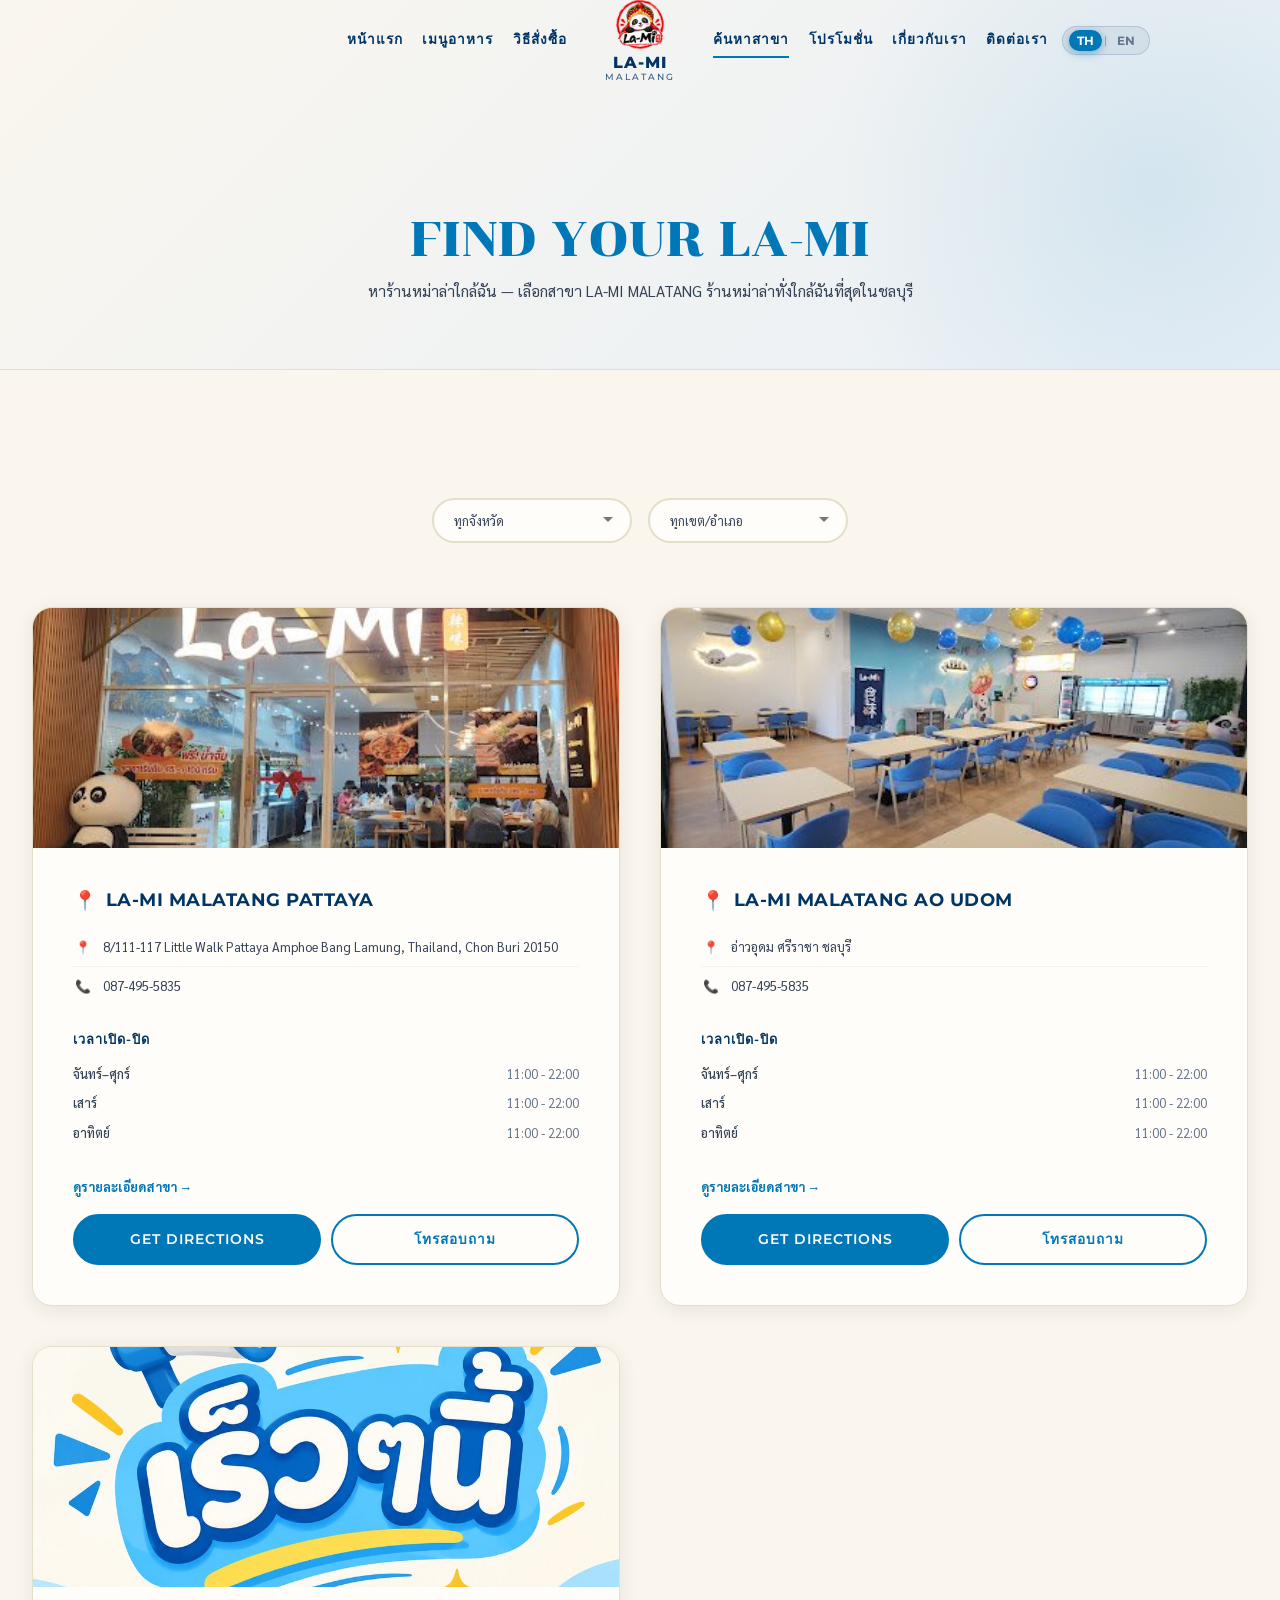
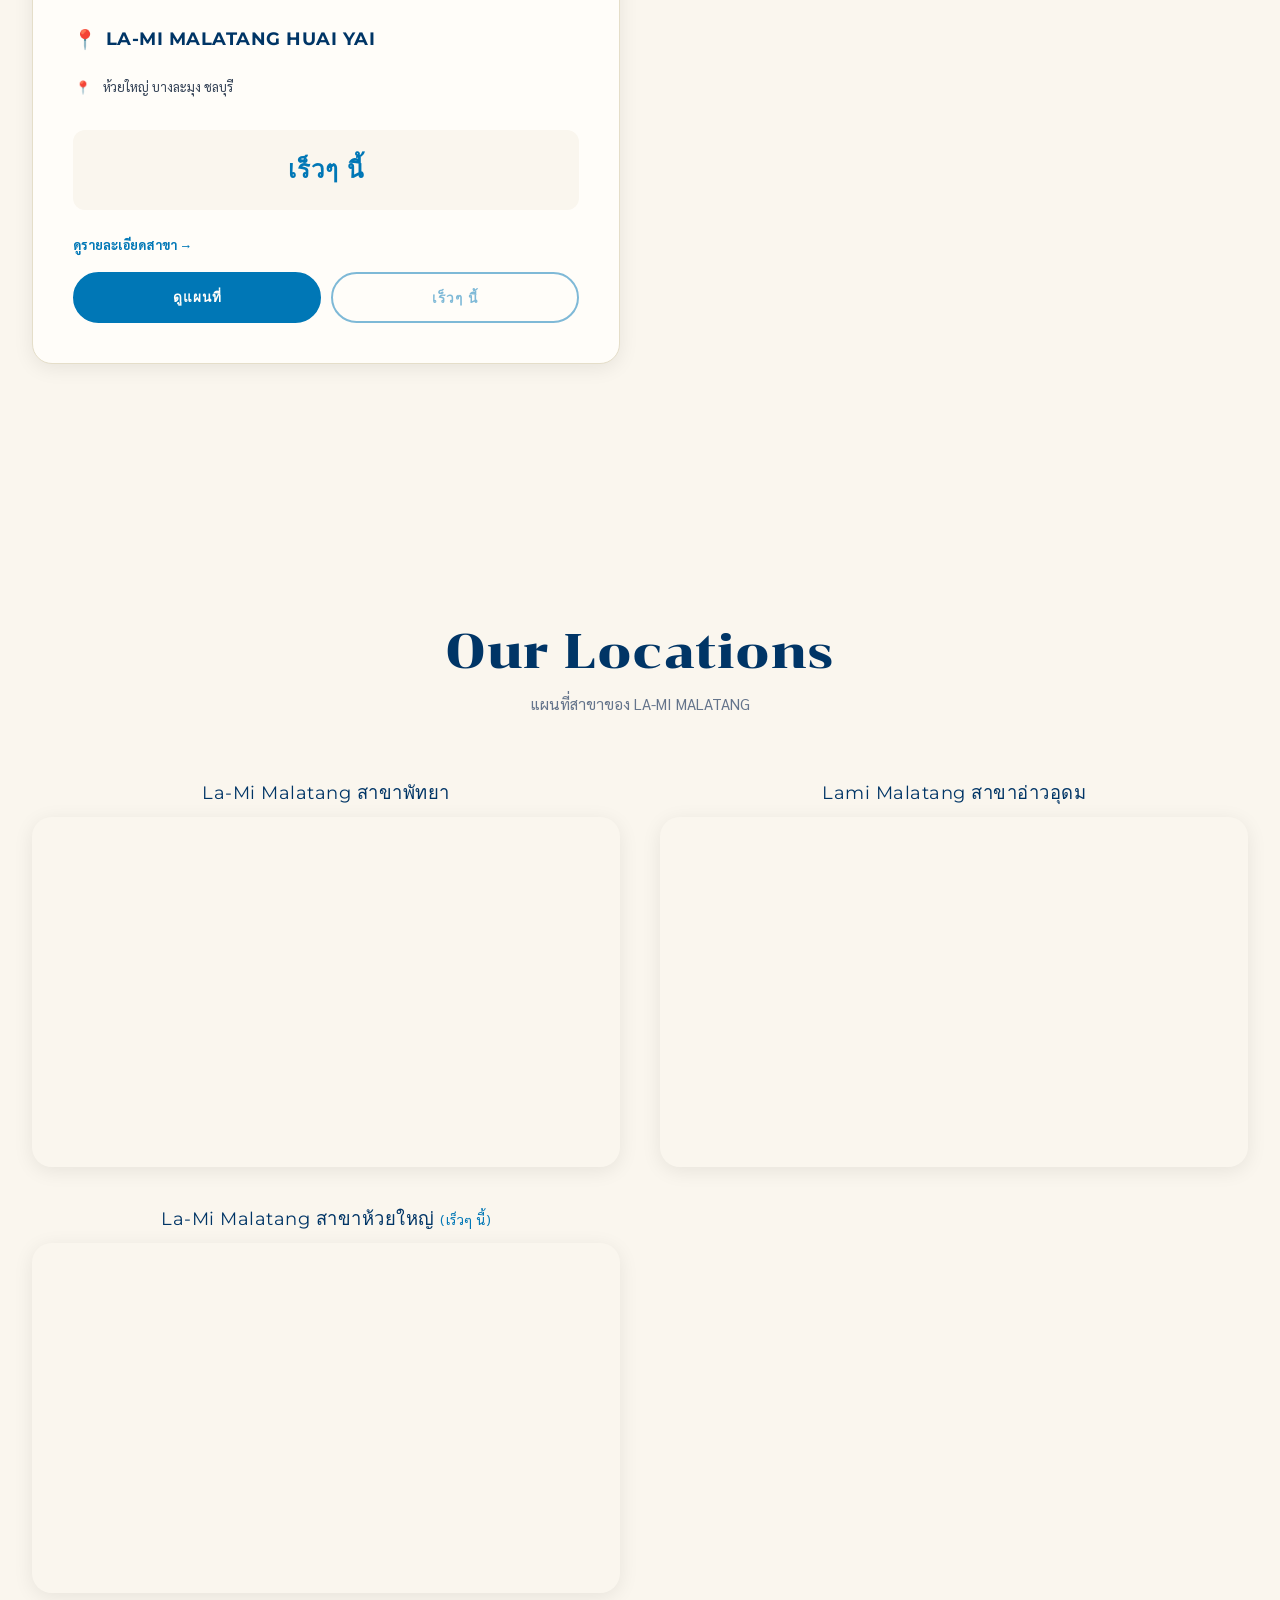
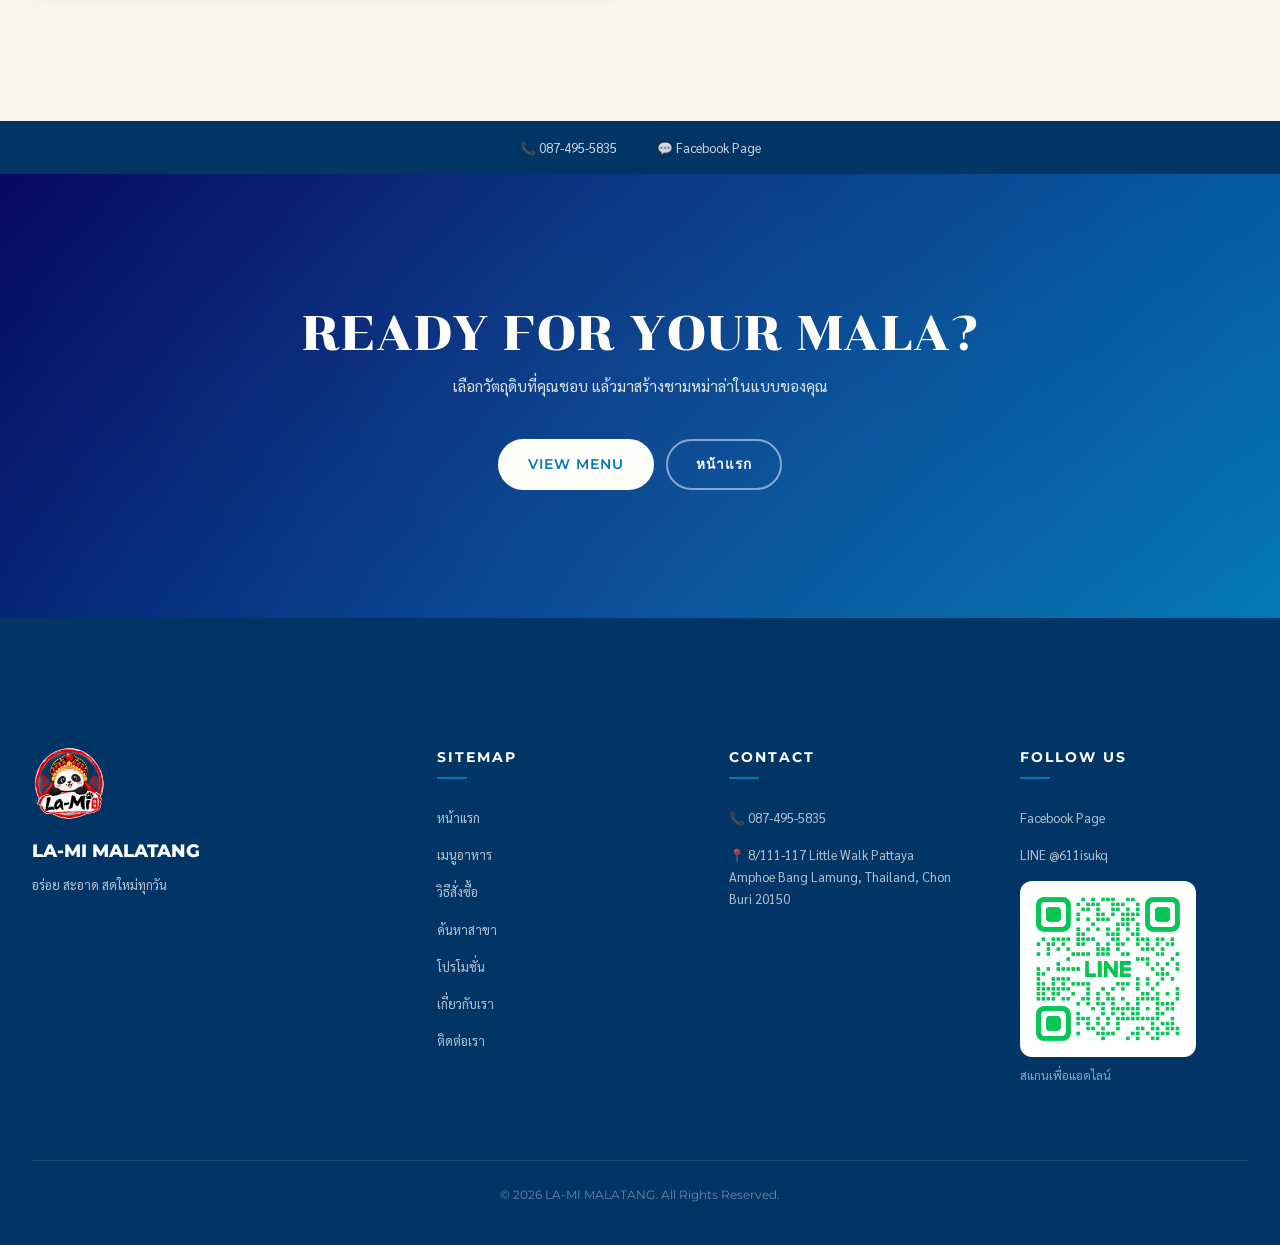
==== branches/index.html @ 92bacda1 "feat: swap in the round panda logo and name Huai Yai in the homepage description Replace the wide ho" ====
<!DOCTYPE html>
<html lang="th">
<head>
    <meta charset="UTF-8">
    <meta name="viewport" content="width=device-width, initial-scale=1.0">
    <meta name="description" content="หาร้านหม่าล่าทั่งใกล้ฉัน — สาขา LA-MI MALATANG ร้านหม่าล่าทั่ง DIY สาขาพัทยา (Little Walk บางละมุง) สาขาอ่าวอุดม ศรีราชา และสาขาห้วยใหญ่ ชลบุรี ดูที่อยู่ เวลาเปิด-ปิด เบอร์โทร และเส้นทางนำทาง Google Maps">
    <title data-i18n="doc_title_branches">สาขาพัทยา อ่าวอุดม ห้วยใหญ่ ชลบุรี | LA-MI MALATANG ร้านหม่าล่าทั่ง DIY</title>
    <link rel="icon" href="/favicon.ico" sizes="any">
    <link rel="icon" type="image/png" sizes="48x48" href="/assets/images/favicon-48.png">
    <link rel="icon" type="image/png" sizes="96x96" href="/assets/images/favicon-96.png">
    <link rel="icon" type="image/png" sizes="192x192" href="/assets/images/icon-192.png">
    <link rel="apple-touch-icon" sizes="180x180" href="/assets/images/apple-touch-icon.png">
    <link rel="stylesheet" href="/assets/css/styles.css?v=20260922a">
    <link rel="canonical" href="https://www.la-mi-malatang.com/branches">
    <meta name="robots" content="index, follow, max-image-preview:large">
    <meta name="theme-color" content="#0077B6">

    <!-- OPEN GRAPH / SOCIAL SHARING -->
    <meta property="og:type" content="website">
    <meta property="og:site_name" content="LA-MI MALATANG">
    <meta property="og:locale" content="th_TH">
    <meta property="og:locale:alternate" content="en_US">
    <meta property="og:url" content="https://www.la-mi-malatang.com/branches">
    <meta property="og:title" content="สาขาพัทยา อ่าวอุดม ห้วยใหญ่ ชลบุรี | LA-MI MALATANG ร้านหม่าล่าทั่ง DIY">
    <meta property="og:description" content="หาร้านหม่าล่าทั่งใกล้ฉัน — สาขา LA-MI MALATANG ร้านหม่าล่าทั่ง DIY สาขาพัทยา (Little Walk บางละมุง) สาขาอ่าวอุดม ศรีราชา และสาขาห้วยใหญ่ ชลบุรี ดูที่อยู่ เวลาเปิด-ปิด เบอร์โทร และเส้นทางนำทาง Google Maps">
    <meta property="og:image" content="https://www.la-mi-malatang.com/assets/images/branches/branch_pattaya.jpg">
    <meta property="og:image:alt" content="LA-MI MALATANG หม่าล่าทั่ง">
    <meta name="twitter:card" content="summary_large_image">
    <meta name="twitter:title" content="สาขาพัทยา อ่าวอุดม ห้วยใหญ่ ชลบุรี | LA-MI MALATANG ร้านหม่าล่าทั่ง DIY">
    <meta name="twitter:description" content="หาร้านหม่าล่าทั่งใกล้ฉัน — สาขา LA-MI MALATANG ร้านหม่าล่าทั่ง DIY สาขาพัทยา (Little Walk บางละมุง) สาขาอ่าวอุดม ศรีราชา และสาขาห้วยใหญ่ ชลบุรี ดูที่อยู่ เวลาเปิด-ปิด เบอร์โทร และเส้นทางนำทาง Google Maps">
    <meta name="twitter:image" content="https://www.la-mi-malatang.com/assets/images/branches/branch_pattaya.jpg">

    <style>
        .map-placeholder {
            background: #E2E8F0;
            border-radius: var(--radius-lg);
            min-height: 400px;
            display: flex;
            align-items: center;
            justify-content: center;
            color: var(--clr-muted);
            font-size: var(--fs-h3);
            text-align: center;
            padding: var(--space-xl);
        }
    </style>
    <!-- STRUCTURED DATA (Schema.org / JSON-LD) -->
    <script type="application/ld+json">
{
  "@context": "https://schema.org",
  "@graph": [
    {
      "@type": "Restaurant",
      "@id": "https://www.la-mi-malatang.com/branches#pattaya",
      "name": "LA-MI MALATANG PATTAYA",
      "alternateName": "ลามิ หม่าล่าทั่ง สาขาพัทยา",
      "image": "https://www.la-mi-malatang.com/assets/images/branches/branch_pattaya.jpg",
      "url": "https://www.la-mi-malatang.com/branches",
      "telephone": "+66874955835",
      "priceRange": "฿฿",
      "currenciesAccepted": "THB",
      "servesCuisine": [
        "Chinese",
        "Sichuan",
        "Malatang"
      ],
      "hasMenu": "https://www.la-mi-malatang.com/menu",
      "parentOrganization": {
        "@id": "https://www.la-mi-malatang.com/#organization"
      },
      "address": {
        "@type": "PostalAddress",
        "streetAddress": "8/111-117 Little Walk Pattaya",
        "addressLocality": "Bang Lamung",
        "addressRegion": "Chon Buri",
        "addressCountry": "TH",
        "postalCode": "20150"
      },
      "openingHoursSpecification": [
        {
          "@type": "OpeningHoursSpecification",
          "dayOfWeek": [
            "Monday",
            "Tuesday",
            "Wednesday",
            "Thursday",
            "Friday",
            "Saturday",
            "Sunday"
          ],
          "opens": "11:00",
          "closes": "22:00"
        }
      ],
      "hasMap": "https://www.google.com/maps?cid=8609748477386677717",
      "sameAs": [
        "https://www.facebook.com/profile.php?id=100093087823403",
        "https://lin.ee/z2csSbv"
      ]
    },
    {
      "@type": "Restaurant",
      "@id": "https://www.la-mi-malatang.com/branches#ao-udom",
      "name": "LA-MI MALATANG AO UDOM",
      "alternateName": "ลามิ หม่าล่าทั่ง สาขาอ่าวอุดม",
      "image": "https://www.la-mi-malatang.com/assets/images/branches/branch_aoudom.jpg",
      "url": "https://www.la-mi-malatang.com/branches",
      "telephone": "+66874955835",
      "priceRange": "฿฿",
      "currenciesAccepted": "THB",
      "servesCuisine": [
        "Chinese",
        "Sichuan",
        "Malatang"
      ],
      "hasMenu": "https://www.la-mi-malatang.com/menu",
      "parentOrganization": {
        "@id": "https://www.la-mi-malatang.com/#organization"
      },
      "address": {
        "@type": "PostalAddress",
        "streetAddress": "อ่าวอุดม",
        "addressLocality": "ศรีราชา",
        "addressRegion": "ชลบุรี",
        "addressCountry": "TH"
      },
      "openingHoursSpecification": [
        {
          "@type": "OpeningHoursSpecification",
          "dayOfWeek": [
            "Monday",
            "Tuesday",
            "Wednesday",
            "Thursday",
            "Friday",
            "Saturday",
            "Sunday"
          ],
          "opens": "11:00",
          "closes": "22:00"
        }
      ],
      "hasMap": "https://www.google.com/maps?cid=16844624302920910199",
      "sameAs": [
        "https://www.facebook.com/profile.php?id=100093087823403",
        "https://lin.ee/z2csSbv"
      ]
    }
  ]
}
    </script>
</head>
<body>
    <!-- HEADER -->
    <header class="header">
        <div class="header__inner">
            <div class="header__left">
                <nav class="nav">
                    <a href="/" class="nav__link" data-i18n="nav_home">HOME</a>
                    <a href="/menu" class="nav__link" data-i18n="nav_menu">MENU</a>
                    <a href="/#how-to-order" class="nav__link" data-i18n="nav_how_to_order">HOW TO ORDER</a>
                </nav>
            </div>
            
            <a href="/" class="header__logo">
                <img src="/assets/images/logo.png?v=20260922" alt="LA-MI MALATANG">
                <div class="header__logo-text">LA-MI<small>MALATANG</small></div>
            </a>
            
            <div class="header__right">
                <nav class="nav">
                    <a href="/branches" class="nav__link active" data-i18n="nav_branches">BRANCHES</a>
                    <a href="/promotions" class="nav__link" data-i18n="nav_promotions">PROMOTIONS</a>
                    <a href="/#about" class="nav__link" data-i18n="nav_about">ABOUT</a>
                    <a href="/#contact" class="nav__link" data-i18n="nav_contact">CONTACT</a>
                </nav>
                <div class="lang-switch">
                    <button class="lang-btn active" data-lang="th">TH</button>
                    <span class="lang-divider">|</span>
                    <button class="lang-btn" data-lang="en">EN</button>
                </div>
            </div>
            
            <div class="nav__toggle" id="navToggle">
                <span></span><span></span><span></span>
            </div>
        </div>
    </header>

    <!-- MOBILE MENU -->
    <div class="mobile-menu__overlay" id="mobileOverlay"></div>
    <div class="mobile-menu" id="mobileMenu">
        <a href="/" class="mobile-menu__link" data-i18n="nav_home">HOME</a>
        <a href="/menu" class="mobile-menu__link" data-i18n="nav_menu">MENU</a>
        <a href="/#how-to-order" class="mobile-menu__link" data-i18n="nav_how_to_order">HOW TO ORDER</a>
        <a href="/branches" class="mobile-menu__link active" data-i18n="nav_branches">BRANCHES</a>
        <a href="/promotions" class="mobile-menu__link" data-i18n="nav_promotions">PROMOTIONS</a>
        <a href="/#about" class="mobile-menu__link" data-i18n="nav_about">ABOUT</a>
        <a href="/#contact" class="mobile-menu__link" data-i18n="nav_contact">CONTACT</a>
        <div class="lang-switch lang-switch--mobile">
            <button class="lang-btn active" data-lang="th">TH</button>
            <span class="lang-divider">|</span>
            <button class="lang-btn" data-lang="en">EN</button>
        </div>
    </div>

    <!-- PAGE HERO -->
    <section class="page-hero reveal">
        <div class="container">
            <h1><span data-i18n="branch_page_title_1">FIND YOUR </span><span class="text-primary" data-i18n="branch_page_title_accent">LA-MI</span></h1>
            <p data-i18n="branch_page_sub">หาร้านหม่าล่าใกล้ฉัน — เลือกสาขา LA-MI MALATANG ร้านหม่าล่าทั่งใกล้ฉันที่สุดในชลบุรี</p>
        </div>
    </section>

    <!-- BRANCHES SECTION -->
    <section class="section reveal">
        <div class="container">
            <div class="branch-filter">
                <select id="branchProvince">
                    <option value="all" data-i18n="prov_all">ทุกจังหวัด</option>
                    <option value="chonburi" data-i18n="prov_chonburi">ชลบุรี</option>
                </select>
                <select id="branchDistrict">
                    <option value="all" data-i18n="dist_all">ทุกเขต/อำเภอ</option>
                    <option value="banglamung" data-i18n="dist_banglamung">บางละมุง</option>
                    <option value="sriracha" data-i18n="dist_sriracha">ศรีราชา</option>
                </select>
            </div>

            <div class="branch-grid">
                <!-- BRANCH 1 -->
                <div class="branch-card" data-province="chonburi" data-district="banglamung">
                    <div class="branch-card__img">
                        <img src="/assets/images/branches/branch_pattaya.jpg" alt="Pattaya Branch">
                    </div>
                    <div class="branch-card__body">
                        <h3 class="branch-card__name"><a href="/branches/pattaya" data-i18n="branch_pattaya_name">LA-MI MALATANG PATTAYA</a></h3>
                        <div class="branch-card__info">
                            <div class="branch-card__info-row">
                                <div class="branch-card__info-icon">📍</div>
                                <span><a href="https://www.google.com/maps?cid=8609748477386677717" target="_blank" rel="noopener" style="color: inherit; text-decoration: none;">8/111-117 Little Walk Pattaya Amphoe Bang Lamung, Thailand, Chon Buri 20150</a></span>
                            </div>
                            <div class="branch-card__info-row">
                                <div class="branch-card__info-icon">📞</div>
                                <span><a href="tel:0874955835" style="color: inherit; text-decoration: none;">087-495-5835</a></span>
                            </div>
                        </div>
                        <div class="branch-card__hours">
                            <h4 data-i18n="hours_title">เวลาเปิด-ปิด</h4>
                            <div class="branch-card__hours-row">
                                <span data-i18n="days_mon_fri">จันทร์–ศุกร์</span><span>11:00 - 22:00</span>
                            </div>
                            <div class="branch-card__hours-row">
                                <span data-i18n="days_sat">เสาร์</span><span>11:00 - 22:00</span>
                            </div>
                            <div class="branch-card__hours-row">
                                <span data-i18n="days_sun">อาทิตย์</span><span>11:00 - 22:00</span>
                            </div>
                        </div>
                        <a href="/branches/pattaya" class="branch-card__more" data-i18n="br_more">ดูรายละเอียดสาขา &rarr;</a>
                        <div class="branch-card__actions">
                            <a href="https://www.google.com/maps?cid=8609748477386677717" target="_blank" rel="noopener" class="btn btn--primary" style="flex: 1;" data-i18n="btn_directions">GET DIRECTIONS</a>
                            <a href="tel:0874955835" class="btn btn--secondary" style="flex: 1;" data-i18n="btn_call">โทรสอบถาม</a>
                        </div>
                    </div>
                </div>

                <!-- BRANCH 2 -->
                <div class="branch-card" data-province="chonburi" data-district="sriracha">
                    <div class="branch-card__img">
                        <img src="/assets/images/branches/branch_aoudom.jpg" alt="Ao Udom Branch">
                    </div>
                    <div class="branch-card__body">
                        <h3 class="branch-card__name"><a href="/branches/ao-udom" data-i18n="branch_aoudom_name">LA-MI MALATANG AO UDOM</a></h3>
                        <div class="branch-card__info">
                            <div class="branch-card__info-row">
                                <div class="branch-card__info-icon">📍</div>
                                <span><a href="https://www.google.com/maps?cid=16844624302920910199" target="_blank" rel="noopener" style="color: inherit; text-decoration: none;" data-i18n="branch_aoudom_addr">อ่าวอุดม ศรีราชา ชลบุรี</a></span>
                            </div>
                            <div class="branch-card__info-row">
                                <div class="branch-card__info-icon">📞</div>
                                <span><a href="tel:0874955835" style="color: inherit; text-decoration: none;">087-495-5835</a></span>
                            </div>
                        </div>
                        <div class="branch-card__hours">
                            <h4 data-i18n="hours_title">เวลาเปิด-ปิด</h4>
                            <div class="branch-card__hours-row">
                                <span data-i18n="days_mon_fri">จันทร์–ศุกร์</span><span>11:00 - 22:00</span>
                            </div>
                            <div class="branch-card__hours-row">
                                <span data-i18n="days_sat">เสาร์</span><span>11:00 - 22:00</span>
                            </div>
                            <div class="branch-card__hours-row">
                                <span data-i18n="days_sun">อาทิตย์</span><span>11:00 - 22:00</span>
                            </div>
                        </div>
                        <a href="/branches/ao-udom" class="branch-card__more" data-i18n="br_more">ดูรายละเอียดสาขา &rarr;</a>
                        <div class="branch-card__actions">
                            <a href="https://www.google.com/maps?cid=16844624302920910199" target="_blank" rel="noopener" class="btn btn--primary" style="flex: 1;" data-i18n="btn_directions">GET DIRECTIONS</a>
                            <a href="tel:0874955835" class="btn btn--secondary" style="flex: 1;" data-i18n="btn_call">โทรสอบถาม</a>
                        </div>
                    </div>
                </div>

                <!-- BRANCH 3 -->
                <div class="branch-card" data-province="chonburi" data-district="banglamung">
                    <div class="branch-card__img">
                        <img src="/assets/images/branches/branch_huaiyai_coming_soon.jpg" alt="LA-MI MALATANG สาขาห้วยใหญ่ เปิดเร็วๆ นี้" width="1000" height="1000" loading="lazy">
                    </div>
                    <div class="branch-card__body">
                        <h3 class="branch-card__name"><a href="/branches/huai-yai" data-i18n="branch_huaiyai_name">LA-MI MALATANG HUAI YAI</a></h3>
                        <div class="branch-card__info">
                            <div class="branch-card__info-row">
                                <div class="branch-card__info-icon">📍</div>
                                <span><a href="https://www.google.com/maps?cid=11926590230340853389" target="_blank" rel="noopener" style="color: inherit; text-decoration: none;" data-i18n="branch_huaiyai_addr">ห้วยใหญ่ บางละมุง ชลบุรี</a></span>
                            </div>
                        </div>
                        <div class="branch-card__hours" style="text-align: center; margin: 20px 0; padding: 20px; background-color: var(--clr-offwhite); border-radius: var(--radius-md);">
                            <h4 style="color: var(--clr-primary); font-size: 1.5rem; margin: 0;" data-i18n="coming_soon">เร็วๆ นี้</h4>
                        </div>
                        <a href="/branches/huai-yai" class="branch-card__more" data-i18n="br_more">ดูรายละเอียดสาขา &rarr;</a>
                        <div class="branch-card__actions">
                            <a href="https://www.google.com/maps?cid=11926590230340853389" target="_blank" rel="noopener" class="btn btn--primary" style="flex: 1;" data-i18n="btn_view_map">ดูแผนที่</a>
                            <button class="btn btn--secondary" style="flex: 1; cursor: not-allowed; opacity: 0.5;" disabled data-i18n="coming_soon">เร็วๆ นี้</button>
                        </div>
                    </div>
                </div>
            </div>
        </div>
    </section>

    <!-- MAP -->
    <section class="section section--offwhite reveal">
        <div class="container">
            <div class="section-heading">
                <h2 data-i18n="map_heading">Our Locations</h2>
                <p data-i18n="map_sub">แผนที่สาขาของ LA-MI MALATANG</p>
            </div>
            <div class="branch-map-grid" style="display: grid; grid-template-columns: repeat(auto-fit, minmax(400px, 1fr)); gap: var(--space-lg);">
                
                <!-- Pattaya Map -->
                <div class="map-item">
                    <h3 style="font-family: var(--ff-en); font-size: 1.15rem; margin-bottom: 12px; text-align: center; color: var(--clr-charcoal);"><span data-i18n="map_pattaya">La-Mi Malatang สาขาพัทยา</span></h3>
                    <div class="map-container" style="border-radius: var(--radius-lg); overflow: hidden; box-shadow: var(--shadow-md);">
                        <iframe src="https://www.google.com/maps/embed?pb=!1m18!1m12!1m3!1d3888.563421246247!2d100.90113157592214!3d12.93575758737631!2m3!1f0!2f0!3f0!3m2!1i1024!2i768!4f13.1!3m3!1m2!1s0x310295325330ac7d%3A0x777bf89fb017ddd5!2sLa-Mi%20Malatang!5e0!3m2!1sth!2sth!4v1788448262429!5m2!1sth!2sth" width="100%" height="350" style="border:0; display: block;" allowfullscreen="" loading="lazy" referrerpolicy="strict-origin-when-cross-origin"></iframe>
                    </div>
                </div>

                <!-- Ao Udom Map -->
                <div class="map-item">
                    <h3 style="font-family: var(--ff-en); font-size: 1.15rem; margin-bottom: 12px; text-align: center; color: var(--clr-charcoal);"><span data-i18n="map_aoudom">Lami Malatang สาขาอ่าวอุดม</span></h3>
                    <div class="map-container" style="border-radius: var(--radius-lg); overflow: hidden; box-shadow: var(--shadow-md);">
                        <iframe src="https://www.google.com/maps/embed?pb=!1m18!1m12!1m3!1d3885.618178094772!2d100.91439997592482!3d13.123357887206222!2m3!1f0!2f0!3f0!3m2!1i1024!2i768!4f13.1!3m3!1m2!1s0x3102b900331a1cfd%3A0xe9c4208e8e834577!2zTGFtaSBNYWxhdGFuZyDguKrguLLguILguLLguK3guYjguLLguKfguK3guLjguJTguKE!5e0!3m2!1sth!2sth!4v1788448232757!5m2!1sth!2sth" width="100%" height="350" style="border:0; display: block;" allowfullscreen="" loading="lazy" referrerpolicy="strict-origin-when-cross-origin"></iframe>
                    </div>
                </div>

                <!-- Huai Yai Map (Coming Soon) -->
                <div class="map-item">
                    <h3 style="font-family: var(--ff-en); font-size: 1.15rem; margin-bottom: 12px; text-align: center; color: var(--clr-charcoal);"><span data-i18n="map_huaiyai">La-Mi Malatang สาขาห้วยใหญ่</span> <span style="font-family: var(--ff-thai); font-size: 0.85rem; color: var(--clr-primary);" data-i18n="coming_soon_badge">(เร็วๆ นี้)</span></h3>
                    <div class="map-container" style="border-radius: var(--radius-lg); overflow: hidden; box-shadow: var(--shadow-md);">
                        <iframe src="https://www.google.com/maps/embed?pb=!1m18!1m12!1m3!1d243.1097197304431!2d100.92014814571972!3d12.859061314699845!2m3!1f0!2f0!3f0!3m2!1i1024!2i768!4f13.1!3m3!1m2!1s0x310295006667e713%3A0xa583c29fed1c5e8d!2zTGEtbWkgTWFsYXRhbmcg4Liq4Liy4LiC4Liy4Lir4LmJ4Lin4Lii4LmD4Lir4LiN4LmI!5e0!3m2!1sth!2sth!4v1788965119861!5m2!1sth!2sth" width="100%" height="350" style="border:0; display: block;" allowfullscreen="" loading="lazy" referrerpolicy="strict-origin-when-cross-origin"></iframe>
                    </div>
                </div>

            </div>
        </div>
    </section>

    <!-- CONTACT BAR -->
    <div class="contact-bar reveal">
        <div class="container contact-bar__inner">
            <a href="tel:0874955835" class="contact-bar__item">📞 087-495-5835</a>
            <a href="https://www.facebook.com/profile.php?id=100093087823403" target="_blank" rel="noopener" class="contact-bar__item">💬 Facebook Page</a>
        </div>
    </div>

    <!-- CONTACT CTA -->
    <section class="contact-cta reveal">
        <div class="container">
            <h2 data-i18n="contact_title">READY FOR YOUR MALA?</h2>
            <p data-i18n="contact_desc">เลือกวัตถุดิบที่คุณชอบ แล้วมาสร้างชามหม่าล่าในแบบของคุณ</p>
            <div class="btn-group">
                <a href="/menu" class="btn btn--white" data-i18n="sig_btn">VIEW MENU</a>
                <a href="/" class="btn btn--outline-white" data-i18n="nav_home">HOME</a>
            </div>
        </div>
    </section>

    <!-- FOOTER -->
    <footer class="footer">
        <div class="container">
            <div class="footer__grid">
                <div class="footer__brand">
                    <img src="/assets/images/logo.png?v=20260922" alt="LA-MI MALATANG">
                    <div class="footer__brand-name">LA-MI MALATANG</div>
                    <p>อร่อย สะอาด สดใหม่ทุกวัน</p>
                </div>
                <div class="footer__col">
                    <h4 data-i18n="footer_sitemap">SITEMAP</h4>
                    <ul>
                        <li><a href="/" data-i18n="nav_home">Home</a></li>
                        <li><a href="/menu" data-i18n="nav_menu">Menu</a></li>
                        <li><a href="/#how-to-order" data-i18n="nav_how_to_order">How to Order</a></li>
                        <li><a href="/branches" data-i18n="nav_branches">Branches</a></li>
                        <li><a href="/promotions" data-i18n="nav_promotions">Promotions</a></li>
                        <li><a href="/#about" data-i18n="nav_about">About</a></li>
                        <li><a href="/#contact" data-i18n="nav_contact">Contact</a></li>
                    </ul>
                </div>
                <div class="footer__col">
                    <h4 data-i18n="footer_contact">CONTACT</h4>
                    <ul>
                        <li><a href="tel:0874955835">📞 087-495-5835</a></li>
                        <li><a href="https://maps.google.com/?q=8/111-117+Little+Walk+Pattaya+Amphoe+Bang+Lamung+Thailand+Chon+Buri+20150" target="_blank" rel="noopener">📍 8/111-117 Little Walk Pattaya Amphoe Bang Lamung, Thailand, Chon Buri 20150</a></li>
                    </ul>
                </div>
                <div class="footer__col">
                    <h4 data-i18n="footer_follow">FOLLOW US</h4>
                    <ul>
                        <li><a href="https://www.facebook.com/profile.php?id=100093087823403" target="_blank" rel="noopener" data-i18n="footer_fb_page">Facebook Page</a></li>
                        <li><a href="https://lin.ee/z2csSbv" target="_blank" rel="noopener" data-i18n="footer_line">LINE @611isukq</a></li>
                        <li class="footer__qr">
                            <a href="https://lin.ee/z2csSbv" target="_blank" rel="noopener" aria-label="LINE @611isukq"><img src="/assets/images/line_qr.png" width="288" height="288" alt="QR code แอดไลน์ LA-MI MALATANG @611isukq" loading="lazy"></a>
                            <span data-i18n="footer_line_scan">สแกนเพื่อแอดไลน์</span>
                        </li>
                    </ul>
                </div>
            </div>
            <div class="footer__bottom">
                &copy; 2026 LA-MI MALATANG. All Rights Reserved.
            </div>
        </div>
    </footer>

    <script src="/assets/js/i18n.js"></script>
    <script src="/assets/js/app.js"></script>
</body>
</html>
---- assets/css/styles.css ----
/* ==========================================================================
   LA-MI MALATANG — Design System CSS
   Premium / Modern / Spicy / Fresh / Chinese-inspired
   ========================================================================== */

/* ---------- Google Fonts ---------- */
@import url('https://fonts.googleapis.com/css2?family=Chonburi&family=Montserrat:wght@400;500;600;700;800&family=Sarabun:wght@300;400;500;600;700&display=swap');

/* ---------- CSS Custom Properties ---------- */
:root {
    /* Brand Colors */
    --clr-primary: #0077B6;
    --clr-primary-dark: #03045E;
    --clr-primary-light: #00B4D8;
    --clr-primary-glow: rgba(0, 119, 182, 0.25);

    --clr-gold: #D4A843;
    --clr-gold-light: #FAF0D7;
    --clr-gold-dark: #B8902F;

    --clr-green: #4CAF50;
    --clr-green-light: #E8F5E9;
    --clr-orange: #0096C7;

    /* Neutrals */
    --clr-black: #00296B;
    --clr-charcoal: #003566;
    --clr-dark: #00509D;
    --clr-body: #334155;
    --clr-muted: #64748B;
    --clr-border: #E5DEC9;
    --clr-light: #F7F2E7;
    --clr-offwhite: #FAF6EE;
    --clr-white: #FFFDF9;

    /* Typography */
    --ff-display: 'Chonburi', cursive, serif;
    --ff-thai: 'Sarabun', sans-serif;
    --ff-en: 'Montserrat', sans-serif;

    --fs-hero: clamp(2.5rem, 5vw, 4rem);
    --fs-h1: clamp(2rem, 4vw, 3rem);
    --fs-h2: clamp(1.5rem, 3vw, 2.25rem);
    --fs-h3: clamp(1.25rem, 2.5vw, 1.75rem);
    --fs-body: clamp(0.95rem, 1.2vw, 1.1rem);
    --fs-small: clamp(0.8rem, 1vw, 0.9rem);
    --fs-xs: 0.75rem;

    /* Spacing */
    --space-xs: 0.5rem;
    --space-sm: 1rem;
    --space-md: 1.5rem;
    --space-lg: 2.5rem;
    --space-xl: 4rem;
    --space-2xl: 6rem;
    --space-3xl: 8rem;

    /* Layout */
    --container-max: 1280px;
    --container-wide: 1440px;
    --header-height: 80px;

    /* Borders & Radius */
    --radius-sm: 8px;
    --radius-md: 12px;
    --radius-lg: 20px;
    --radius-xl: 28px;
    --radius-full: 9999px;

    /* Shadows */
    --shadow-sm: 0 2px 8px rgba(0,0,0,0.06);
    --shadow-md: 0 4px 20px rgba(0,0,0,0.08);
    --shadow-lg: 0 12px 40px rgba(0,0,0,0.12);
    --shadow-red: 0 4px 20px rgba(0, 119, 182, 0.2);
    --shadow-red-lg: 0 8px 30px rgba(0, 119, 182, 0.35);
    --shadow-gold: 0 4px 20px rgba(212, 168, 67, 0.2);

    /* Transitions */
    --ease: cubic-bezier(0.4, 0, 0.2, 1);
    --transition: all 0.3s var(--ease);
    --transition-slow: all 0.5s var(--ease);
    --transition-fast: all 0.15s var(--ease);
}

/* ---------- Reset ---------- */
*, *::before, *::after { box-sizing: border-box; margin: 0; padding: 0; }
html { scroll-behavior: smooth; font-size: 16px; scroll-padding-top: var(--header-height); }
body {
    font-family: var(--ff-thai);
    background-color: var(--clr-offwhite);
    color: var(--clr-charcoal);
    line-height: 1.7;
    font-weight: 400;
    -webkit-font-smoothing: antialiased;
    -moz-osx-font-smoothing: grayscale;
    overflow-x: hidden;
}
a { color: inherit; text-decoration: none; transition: var(--transition); }
ul, ol { list-style: none; }
img { max-width: 100%; height: auto; display: block; }
button, input, select, textarea { font-family: inherit; border: none; outline: none; background: none; }

/* ---------- Typography ---------- */
h1, h2, h3, .font-display {
    font-family: var(--ff-display);
    font-weight: 400;
    line-height: 1.3;
    letter-spacing: 0.5px;
}
.font-en { font-family: var(--ff-en); }
.font-th { font-family: var(--ff-thai); }
.font-en-bold { font-family: var(--ff-en); font-weight: 700; }

/* ---------- Section Label (English small text above heading) ---------- */
.section-label {
    font-family: var(--ff-en);
    font-weight: 600;
    font-size: var(--fs-xs);
    letter-spacing: 3px;
    text-transform: uppercase;
    color: var(--clr-primary);
    display: inline-flex;
    align-items: center;
    gap: 8px;
    margin-bottom: var(--space-sm);
}
.section-label::before {
    content: '';
    width: 24px;
    height: 2px;
    background: var(--clr-primary);
}

/* ---------- Container ---------- */
.container {
    max-width: var(--container-max);
    margin: 0 auto;
    padding: 0 clamp(1rem, 3vw, 2rem);
}
.container-wide {
    max-width: var(--container-wide);
    margin: 0 auto;
    padding: 0 clamp(1rem, 3vw, 2rem);
}

/* ---------- Section Spacing ---------- */
.section {
    padding: var(--space-3xl) 0;
}
.section-sm {
    padding: var(--space-xl) 0;
}
.section--dark {
    background-color: var(--clr-charcoal);
    color: var(--clr-white);
}
.section--offwhite {
    background-color: var(--clr-offwhite);
}
.section--light {
    background-color: var(--clr-light);
}

/* ---------- Section Headings ---------- */
.section-heading {
    text-align: center;
    margin-bottom: var(--space-xl);
}
.section-heading h2 {
    font-size: var(--fs-h1);
    color: var(--clr-charcoal);
    margin-bottom: var(--space-xs);
}
.section-heading p {
    font-size: var(--fs-body);
    color: var(--clr-muted);
    max-width: 600px;
    margin: 0 auto;
}
.section--dark .section-heading h2 { color: var(--clr-white); }
.section--dark .section-heading p { color: rgba(255,255,255,0.7); }

/* ---------- HEADER ---------- */
.header {
    position: fixed;
    top: 0;
    left: 0;
    right: 0;
    z-index: 1000;
    height: var(--header-height);
    display: flex;
    align-items: center;
    transition: var(--transition);
    background: transparent;
}
.header.scrolled {
    background: rgba(255, 255, 255, 0.97);
    backdrop-filter: blur(12px);
    box-shadow: 0 2px 20px rgba(0,0,0,0.08);
}
.header.scrolled .header__logo-text,
.header.scrolled .nav__link {
    color: var(--clr-charcoal);
}
.header__inner {
    max-width: var(--container-wide);
    margin: 0 auto;
    padding: 0 clamp(1rem, 3vw, 2rem);
    width: 100%;
    display: flex;
    justify-content: space-between;
    align-items: center;
}
.header__left {
    display: flex;
    flex: 1;
    justify-content: flex-end;
    align-items: center;
}
.header__right {
    display: flex;
    flex: 1;
    justify-content: flex-start;
    align-items: center;
}
.header__logo {
    display: flex;
    align-items: center;
    justify-content: center;
    flex-direction: column;
    gap: 5px;
    flex-shrink: 0;
    margin: 0 clamp(1rem, 3vw, 3rem);
}
.header__logo img {
    height: 52px;
    width: auto;
}
.header__logo-text {
    font-family: var(--ff-en);
    font-weight: 800;
    font-size: 1rem;
    color: var(--clr-charcoal);
    letter-spacing: 1px;
    transition: var(--transition);
    line-height: 1;
    text-align: center;
}
.header__logo-text small {
    display: block;
    font-size: 0.55rem;
    font-weight: 500;
    letter-spacing: 2px;
    opacity: 0.8;
    margin-top: 2px;
}
.header.scrolled .header__logo-text { color: var(--clr-charcoal); }

/* Nav */
.nav { 
    display: flex; 
    align-items: center;
    gap: clamp(10px, 1.5vw, 25px);
}
.nav__link {
    font-family: var(--ff-en);
    font-weight: 600;
    font-size: 0.85rem;
    letter-spacing: 1px;
    color: var(--clr-charcoal);
    position: relative;
    padding: 4px 0;
    transition: var(--transition);
}
.nav__link::after {
    content: '';
    position: absolute;
    bottom: -2px;
    left: 0;
    width: 0;
    height: 2px;
    background: var(--clr-primary);
    transition: var(--transition);
}
.nav__link:hover::after,
.nav__link.active::after {
    width: 100%;
}
.nav__link:hover { color: var(--clr-primary); }
.header.scrolled .nav__link:hover { color: var(--clr-primary); }

/* Language Switcher */
.lang-switch {
    display: inline-flex;
    align-items: center;
    gap: 2px;
    background: rgba(0, 41, 107, 0.06);
    border: 1px solid rgba(0, 41, 107, 0.15);
    padding: 3px 6px;
    border-radius: var(--radius-full);
    margin-left: 14px;
    backdrop-filter: blur(6px);
    transition: var(--transition);
}
.header.scrolled .lang-switch {
    background: rgba(0, 0, 0, 0.05);
    border-color: rgba(0, 0, 0, 0.12);
}
.lang-btn {
    background: none;
    border: none;
    font-family: var(--ff-en);
    font-weight: 700;
    font-size: 0.75rem;
    color: var(--clr-muted);
    cursor: pointer;
    padding: 3px 8px;
    border-radius: 12px;
    transition: var(--transition);
}
.header.scrolled .lang-btn {
    color: var(--clr-muted);
}
.lang-btn:hover {
    color: var(--clr-primary);
}
.header.scrolled .lang-btn:hover {
    color: var(--clr-primary);
}
.lang-btn.active {
    background: var(--clr-primary) !important;
    color: var(--clr-white) !important;
    box-shadow: 0 2px 8px rgba(0, 119, 182, 0.5);
}
.lang-divider {
    font-size: 0.7rem;
    color: rgba(0, 41, 107, 0.3);
}
.header.scrolled .lang-divider {
    color: rgba(0, 0, 0, 0.3);
}

.lang-switch--mobile {
    margin: 16px 0 0 0;
    justify-content: center;
    background: var(--clr-offwhite);
    border: 1px solid var(--clr-border);
    padding: 6px 14px;
}
.lang-switch--mobile .lang-btn {
    font-size: 0.85rem;
    color: var(--clr-charcoal);
}
.lang-switch--mobile .lang-btn.active {
    background: var(--clr-primary) !important;
    color: var(--clr-white) !important;
}

/* Header CTA Buttons */
.header__cta {
    display: flex;
    align-items: center;
    margin-left: clamp(10px, 1.5vw, 25px);
}

/* Mobile Menu Toggle */
.nav__toggle {
    display: none;
    flex-direction: column;
    gap: 5px;
    cursor: pointer;
    padding: 8px;
    z-index: 1001;
}
.nav__toggle span {
    display: block;
    width: 24px;
    height: 2px;
    background: var(--clr-charcoal);
    transition: var(--transition);
    border-radius: 2px;
}
.header.scrolled .nav__toggle span { background: var(--clr-charcoal); }
.nav__toggle.active span:nth-child(1) { transform: rotate(45deg) translate(5px, 5px); }
.nav__toggle.active span:nth-child(2) { opacity: 0; }
.nav__toggle.active span:nth-child(3) { transform: rotate(-45deg) translate(5px, -5px); }

/* ---------- BUTTONS ---------- */
.btn {
    display: inline-flex;
    align-items: center;
    justify-content: center;
    gap: 8px;
    padding: 12px 28px;
    border-radius: var(--radius-full);
    font-family: var(--ff-en);
    font-weight: 600;
    font-size: 0.85rem;
    letter-spacing: 1px;
    text-transform: uppercase;
    cursor: pointer;
    transition: var(--transition);
    white-space: nowrap;
    border: 2px solid transparent;
    text-decoration: none;
}
.btn--primary {
    background: var(--clr-primary);
    color: var(--clr-white);
    border-color: var(--clr-primary);
}
.btn--primary:hover {
    background: var(--clr-primary-dark);
    border-color: var(--clr-primary-dark);
    box-shadow: var(--shadow-red);
    transform: translateY(-2px);
}
.btn--secondary {
    background: transparent;
    color: var(--clr-primary);
    border-color: var(--clr-primary);
}
.btn--secondary:hover {
    background: var(--clr-primary);
    color: var(--clr-white);
    transform: translateY(-2px);
}
.btn--white {
    background: var(--clr-white);
    color: var(--clr-primary);
    border-color: var(--clr-white);
}
.btn--white:hover {
    background: transparent;
    color: var(--clr-white);
    border-color: var(--clr-white);
    transform: translateY(-2px);
}
.btn--outline-white {
    background: transparent;
    color: var(--clr-white);
    border-color: rgba(255,255,255,0.5);
}
.btn--outline-white:hover {
    background: var(--clr-white);
    color: var(--clr-primary);
    border-color: var(--clr-white);
    transform: translateY(-2px);
}
.btn--gold {
    background: var(--clr-gold);
    color: var(--clr-white);
    border-color: var(--clr-gold);
}
.btn--gold:hover {
    background: var(--clr-gold-dark);
    border-color: var(--clr-gold-dark);
    box-shadow: var(--shadow-gold);
    transform: translateY(-2px);
}
.btn--sm {
    padding: 8px 20px;
    font-size: 0.75rem;
}
.btn--lg {
    padding: 16px 36px;
    font-size: 0.9rem;
}
.btn-group {
    display: flex;
    gap: 12px;
    flex-wrap: wrap;
}

/* ---------- BADGE ---------- */
.badge {
    display: inline-flex;
    align-items: center;
    gap: 6px;
    padding: 6px 16px;
    border-radius: var(--radius-full);
    font-family: var(--ff-en);
    font-weight: 600;
    font-size: var(--fs-xs);
    letter-spacing: 2px;
    text-transform: uppercase;
}
.badge--primary {
    background: rgba(0, 119, 182, 0.15);
    color: var(--clr-primary);
    border: 1px solid rgba(0, 119, 182, 0.3);
}
.badge--gold {
    background: rgba(212, 168, 67, 0.15);
    color: var(--clr-gold-dark);
    border: 1px solid rgba(212, 168, 67, 0.3);
}
.badge--white {
    background: rgba(255,255,255,0.15);
    color: var(--clr-white);
    border: 1px solid rgba(255,255,255,0.3);
    backdrop-filter: blur(8px);
}

/* ---------- HERO SECTION ---------- */
.hero {
    position: relative;
    min-height: 100vh;
    display: flex;
    align-items: center;
    background: var(--clr-primary);
    overflow: hidden;
}
.hero__bg {
    position: absolute;
    inset: 0;
    z-index: 0;
}
/* The storefront photo is only 408px wide, so it is upscaled hard here.
   A slight blur reads as depth of field instead of pixelation, and the
   scale hides the soft edges the blur leaves behind. */
.hero__bg img {
    width: 100%;
    height: 100%;
    object-fit: cover;
    object-position: center;
    opacity: 1;
    filter: blur(3px);
    transform: scale(1.06);
}
.hero__overlay {
    position: absolute;
    inset: 0;
    /* A wash of the brand blue (#0077B6, the MALA YOUR WAY heading colour)
       over the photo, then a navy fade on the left only -- white copy needs
       7:1 there, which flat #0077B6 cannot give on its own. */
    background:
        linear-gradient(
            90deg,
            rgba(3, 4, 94, 0.50) 0%,
            rgba(3, 4, 94, 0.15) 50%,
            rgba(3, 4, 94, 0) 100%
        ),
        linear-gradient(
            180deg,
            rgba(0, 119, 182, 0.72) 0%,
            rgba(0, 119, 182, 0.58) 45%,
            rgba(0, 119, 182, 0.70) 100%
        );
    z-index: 1;
}

/* The transparent header sits on the dark hero on the homepage only, so its
   dark type has to flip to light there. Sub-pages open on the light
   .page-hero and keep the default, and the scrolled white bar keeps it too.
   The burger is excluded while active because it then sits over the light
   mobile panel. */
body:has(.hero) .header:not(.scrolled) .nav__link {
    color: rgba(255, 253, 249, 0.92);
}
body:has(.hero) .header:not(.scrolled) .nav__link:hover {
    color: var(--clr-gold);
}
body:has(.hero) .header:not(.scrolled) .header__logo-text {
    color: var(--clr-white);
}
body:has(.hero) .header:not(.scrolled) .header__logo img {
    filter: drop-shadow(0 2px 10px rgba(0, 0, 0, 0.45));
}
body:has(.hero) .header:not(.scrolled) .lang-btn {
    color: rgba(255, 253, 249, 0.72);
}
body:has(.hero) .header:not(.scrolled) .lang-btn:hover {
    color: var(--clr-gold);
}
body:has(.hero) .header:not(.scrolled) .lang-divider {
    color: rgba(255, 255, 255, 0.35);
}
body:has(.hero) .header:not(.scrolled) .nav__toggle:not(.active) span {
    background: var(--clr-white);
}
.hero__content {
    position: relative;
    z-index: 2;
    max-width: var(--container-wide);
    margin: 0 auto;
    padding: 0 clamp(1.5rem, 4vw, 3rem);
    display: grid;
    grid-template-columns: 1fr 1fr;
    gap: var(--space-xl);
    align-items: center;
    width: 100%;
    padding-top: var(--header-height);
}
.hero__text {
    color: var(--clr-white);
}
.hero .badge--primary {
    background: rgba(255, 255, 255, 0.18);
    color: var(--clr-white);
    border-color: rgba(255, 255, 255, 0.4);
    backdrop-filter: blur(8px);
}
.hero__text .badge {
    margin-bottom: var(--space-sm);
    animation: fadeInUp 0.6s var(--ease) 0.2s both;
}
/* Keyword line inside the H1 -- the heading has to name the business and
   the towns, but the display line stays the one that was designed. */
.hero__h1-kicker {
    display: block;
    font-family: var(--ff-thai);
    font-size: clamp(0.8rem, 1.3vw, 0.95rem);
    font-weight: 600;
    letter-spacing: 0.5px;
    color: rgba(255, 253, 249, 0.85);
    margin-bottom: 10px;
    text-shadow: 0 2px 10px rgba(0, 20, 60, 0.5);
}
.hero__text h1 {
    font-size: var(--fs-hero);
    margin-bottom: var(--space-md);
    animation: fadeInUp 0.6s var(--ease) 0.4s both;
    line-height: 1.2;
}
.hero__text h1 span:not(.hero__h1-kicker) {
    color: var(--clr-white);
    text-shadow: 0 2px 18px rgba(0, 20, 60, 0.55);
}
/* Blue-on-blue is invisible, so the accent word goes gold -- 3.3:1 against
   the wash, which clears AA for text this size. */
.hero__text h1 span.text-primary {
    color: var(--clr-gold);
}
.hero__subtitle {
    font-size: var(--fs-body);
    color: rgba(255, 253, 249, 0.85);
    margin-bottom: var(--space-sm);
    max-width: 500px;
    animation: fadeInUp 0.6s var(--ease) 0.6s both;
    line-height: 1.8;
}
.hero__price {
    display: inline-flex;
    align-items: baseline;
    gap: 8px;
    background: var(--clr-white);
    border: 1px solid rgba(0, 119, 182, 0.35);
    box-shadow: 0 4px 16px rgba(0, 41, 107, 0.08);
    padding: 10px 24px;
    border-radius: var(--radius-full);
    margin-bottom: var(--space-lg);
    animation: fadeInUp 0.6s var(--ease) 0.8s both;
}
.hero__price-amount {
    font-family: var(--ff-en);
    font-weight: 800;
    font-size: 2rem;
    color: var(--clr-primary);
}
.hero__price-unit {
    font-size: var(--fs-small);
    color: var(--clr-muted);
}
.hero__cta {
    animation: fadeInUp 0.6s var(--ease) 1s both;
    margin-bottom: var(--space-md);
}
.hero__contact {
    display: flex;
    align-items: center;
    gap: var(--space-md);
    animation: fadeInUp 0.6s var(--ease) 1.2s both;
}
.hero__contact a {
    display: inline-flex;
    align-items: center;
    gap: 6px;
    font-size: var(--fs-small);
    color: rgba(255, 253, 249, 0.78);
    transition: var(--transition);
}
.hero__contact a:hover { color: var(--clr-gold); }

.hero__visual {
    position: relative;
    display: flex;
    justify-content: center;
    align-items: center;
    animation: fadeInRight 0.8s var(--ease) 0.6s both;
}
.hero__visual img {
    max-width: 100%;
    border-radius: var(--radius-lg);
    filter: drop-shadow(0 24px 60px rgba(0, 10, 40, 0.65));
}
/* Floating spice decorations */
.hero__float {
    position: absolute;
    animation: float 3s ease-in-out infinite;
}
.hero__float:nth-child(2) { animation-delay: -1s; }
.hero__float:nth-child(3) { animation-delay: -2s; }

/* Outline button on the light cream sub-page hero. The main hero is dark
   now, so it keeps the plain white outline. */
.page-hero .btn--outline-white {
    color: var(--clr-primary);
    border-color: rgba(0, 119, 182, 0.5);
}
.page-hero .btn--outline-white:hover {
    background: var(--clr-primary);
    color: var(--clr-white);
    border-color: var(--clr-primary);
}

/* ---------- BRAND STATEMENT ---------- */
.brand-statement {
    text-align: center;
    padding: var(--space-3xl) 0;
    background: var(--clr-offwhite);
}
.brand-statement h2 {
    font-size: var(--fs-h1);
    color: var(--clr-charcoal);
    margin-bottom: var(--space-xs);
}
.brand-statement h2 span { color: var(--clr-primary); }
.brand-statement > .container > p {
    font-size: 1.15rem;
    color: var(--clr-body);
    max-width: 600px;
    margin: 0 auto var(--space-xl);
}
.brand-features {
    display: grid;
    grid-template-columns: repeat(3, 1fr);
    gap: var(--space-lg);
    max-width: 900px;
    margin: 0 auto;
}
.brand-feature {
    text-align: center;
    padding: var(--space-lg);
}
/* The icons are now illustrations that carry their own blue disc and
   shading, so the wrapper drops the gradient and the shadow it used to
   draw behind an emoji. */
.brand-feature__icon {
    width: 88px;
    height: 88px;
    display: flex;
    align-items: center;
    justify-content: center;
    margin: 0 auto var(--space-sm);
}
.brand-feature__icon img {
    width: 100%;
    height: 100%;
    object-fit: contain;
    display: block;
}
.brand-feature h3 {
    font-family: var(--ff-en);
    font-weight: 700;
    font-size: 1rem;
    margin-bottom: 4px;
    color: var(--clr-charcoal);
}
.brand-feature p {
    font-size: var(--fs-small);
    color: var(--clr-muted);
}

/* ---------- HOW TO ORDER ---------- */
/* 3-word banner */
.order-keywords {
    display: flex;
    justify-content: center;
    gap: var(--space-xl);
    margin-bottom: var(--space-xl);
    flex-wrap: wrap;
}
.order-keyword {
    text-align: center;
    position: relative;
}
.order-keyword__number {
    font-family: var(--ff-en);
    font-weight: 800;
    font-size: 4rem;
    color: rgba(0, 119, 182, 0.08);
    line-height: 1;
    position: absolute;
    top: -20px;
    left: 50%;
    transform: translateX(-50%);
}
.order-keyword__word {
    font-family: var(--ff-en);
    font-weight: 800;
    font-size: clamp(2rem, 4vw, 3.5rem);
    color: var(--clr-charcoal);
    letter-spacing: 3px;
    text-transform: uppercase;
    transition: var(--transition);
}
.order-keyword__word span { color: var(--clr-primary); }
.order-keyword__sub {
    font-size: var(--fs-small);
    color: var(--clr-muted);
    margin-top: 4px;
}
/* Connector line between keywords */
.order-keyword + .order-keyword::before {
    content: '→';
    font-family: var(--ff-en);
    font-size: 2rem;
    color: var(--clr-gold);
    position: absolute;
    left: -40px;
    top: 50%;
    transform: translateY(-50%);
}

/* Step Cards */
.step-cards {
    display: grid;
    grid-template-columns: repeat(4, 1fr);
    gap: var(--space-lg);
}
.step-card {
    position: relative;
    border-radius: var(--radius-lg);
    height: 320px;
    overflow: hidden;
    box-shadow: 0 10px 30px rgba(0,0,0,0.12);
    transition: all 0.4s var(--ease);
    border: 1px solid rgba(255,255,255,0.1);
    display: flex;
    align-items: center;
    justify-content: center;
    text-align: center;
}
.step-card:hover {
    transform: translateY(-8px);
    box-shadow: 0 20px 45px rgba(0, 119, 182, 0.25);
    border-color: var(--clr-primary);
}
.step-card__bg {
    position: absolute;
    inset: 0;
    width: 100%;
    height: 100%;
}
.step-card__bg img {
    width: 100%;
    height: 100%;
    object-fit: cover;
    object-position: center;
    transition: transform 0.6s var(--ease);
}
.step-card:hover .step-card__bg img {
    transform: scale(1.1);
}
.step-card__overlay {
    position: absolute;
    inset: 0;
    background: linear-gradient(180deg, rgba(0, 0, 0, 0.35) 0%, rgba(3, 4, 94, 0.85) 100%);
    transition: var(--transition);
}
.step-card:hover .step-card__overlay {
    background: linear-gradient(180deg, rgba(0, 119, 182, 0.4) 0%, rgba(3, 4, 94, 0.92) 100%);
}
.step-card__content {
    position: relative;
    z-index: 2;
    padding: var(--space-md) var(--space-sm);
    display: flex;
    flex-direction: column;
    align-items: center;
    justify-content: center;
    text-align: center;
    width: 90%;
    background: rgba(0, 0, 0, 0.3);
    backdrop-filter: blur(4px);
    border: 1px solid rgba(255, 255, 255, 0.15);
    border-radius: var(--radius-md);
}
.step-card__number {
    font-family: var(--ff-en);
    font-weight: 800;
    font-size: 2.8rem;
    color: var(--clr-gold);
    line-height: 1;
    margin-bottom: 6px;
    text-shadow: 0 3px 12px rgba(0,0,0,0.9);
}
.step-card h3 {
    font-family: var(--ff-en);
    font-weight: 700;
    font-size: 1rem;
    letter-spacing: 1px;
    text-transform: uppercase;
    margin-bottom: 8px;
    color: var(--clr-white);
    text-shadow: 0 3px 10px rgba(0,0,0,0.95);
}
.step-card p {
    font-size: var(--fs-small);
    font-weight: 600;
    color: #FFFFFF;
    text-shadow: 0 2px 8px rgba(0,0,0,0.95);
    margin: 0;
    background: rgba(0, 119, 182, 0.85);
    padding: 4px 14px;
    border-radius: var(--radius-full);
    display: inline-block;
}

/* ---------- INGREDIENT / MENU CARDS ---------- */
.menu-grid {
    display: grid;
    grid-template-columns: repeat(auto-fill, minmax(220px, 1fr));
    gap: var(--space-md);
}
.ingredient-card {
    background: var(--clr-white);
    border-radius: var(--radius-md);
    overflow: hidden;
    box-shadow: var(--shadow-sm);
    transition: var(--transition);
    border: 1px solid var(--clr-border);
    cursor: pointer;
}
.ingredient-card:hover {
    transform: translateY(-4px);
    box-shadow: var(--shadow-md);
    border-color: var(--clr-primary);
}
.ingredient-card__img {
    width: 100%;
    height: 180px;
    overflow: hidden;
    background: var(--clr-light);
    display: flex;
    align-items: center;
    justify-content: center;
}
.ingredient-card__img img {
    width: 100%;
    height: 100%;
    object-fit: cover;
    transition: transform 0.4s var(--ease);
}
.ingredient-card:hover .ingredient-card__img img {
    transform: scale(1.08);
}
/* The fast dishes are full promo posters, not close-ups of one
   ingredient, so the 180px cover crop cut off the name and the price.
   Both posters are squared off to 1:1, so a square frame shows each one
   whole, at the same size, with no letterbox bands. */
.ingredient-card[data-category="ricedish"] .ingredient-card__img {
    height: auto;
    aspect-ratio: 1 / 1;
}
.ingredient-card__price {
    margin-top: 6px;
    font-family: var(--ff-en);
    font-weight: 800;
    font-size: 1.05rem;
    color: var(--clr-primary);
}
.ingredient-card__price small {
    font-family: var(--ff-thai);
    font-weight: 500;
    font-size: 0.75rem;
    color: var(--clr-muted);
    margin-left: 4px;
}

.ingredient-card__body {
    padding: var(--space-sm);
}
.ingredient-card__name {
    font-family: var(--ff-thai);
    font-weight: 600;
    font-size: 1rem;
    color: var(--clr-charcoal);
    margin-bottom: 2px;
}
.ingredient-card__name-en {
    font-family: var(--ff-en);
    font-weight: 500;
    font-size: var(--fs-xs);
    color: var(--clr-muted);
    text-transform: capitalize;
    margin-bottom: 6px;
}
.ingredient-card__body > :last-child { margin-bottom: 0; }
html[lang="en"] .ingredient-card__name { display: none; }
html[lang="en"] .ingredient-card__name-en {
    font-size: var(--fs-body);
    font-weight: 700;
    color: var(--clr-charcoal);
}
.ingredient-card__price {
    font-family: var(--ff-en);
    font-weight: 700;
    font-size: 0.95rem;
    color: var(--clr-primary);
}
.ingredient-card__price span {
    font-size: var(--fs-xs);
    font-weight: 400;
    color: var(--clr-muted);
}

/* ---------- CATEGORY TABS ---------- */
.category-tabs {
    display: flex;
    gap: 8px;
    flex-wrap: wrap;
    justify-content: center;
    margin-bottom: var(--space-lg);
}
.category-tab {
    padding: 10px 24px;
    border-radius: var(--radius-full);
    font-family: var(--ff-en);
    font-weight: 600;
    font-size: 0.8rem;
    letter-spacing: 1px;
    text-transform: uppercase;
    cursor: pointer;
    transition: var(--transition);
    border: 2px solid var(--clr-border);
    color: var(--clr-body);
    background: var(--clr-white);
}
.category-tab:hover {
    border-color: var(--clr-primary);
    color: var(--clr-primary);
}
.category-tab.active {
    background: var(--clr-primary);
    color: var(--clr-white);
    border-color: var(--clr-primary);
}

/* ---------- SEARCH BAR ---------- */
.search-bar {
    display: flex;
    align-items: center;
    gap: 12px;
    max-width: 500px;
    margin: 0 auto var(--space-lg);
    background: var(--clr-white);
    border: 2px solid var(--clr-border);
    border-radius: var(--radius-full);
    padding: 4px 6px 4px 20px;
    transition: var(--transition);
}
.search-bar:focus-within {
    border-color: var(--clr-primary);
    box-shadow: 0 0 0 4px var(--clr-primary-glow);
}
.search-bar input {
    flex: 1;
    padding: 10px 0;
    font-size: var(--fs-body);
    color: var(--clr-charcoal);
}
.search-bar input::placeholder { color: var(--clr-muted); }
.search-bar button {
    width: 40px;
    height: 40px;
    border-radius: 50%;
    background: var(--clr-primary);
    color: var(--clr-white);
    display: flex;
    align-items: center;
    justify-content: center;
    cursor: pointer;
    transition: var(--transition);
    flex-shrink: 0;
}
.search-bar button:hover { background: var(--clr-primary-dark); }

/* ---------- PRICE CALCULATOR ---------- */
.calculator {
    background: var(--clr-white);
    border-radius: var(--radius-xl);
    padding: var(--space-xl);
    box-shadow: var(--shadow-lg);
    max-width: 600px;
    margin: 0 auto;
    text-align: center;
    border: 1px solid var(--clr-border);
}
.calculator__display {
    margin-bottom: var(--space-lg);
}
.calculator__weight {
    font-family: var(--ff-en);
    font-weight: 800;
    font-size: 3.5rem;
    color: var(--clr-charcoal);
    line-height: 1;
}
.calculator__weight span {
    font-size: 1.5rem;
    font-weight: 500;
    color: var(--clr-muted);
}
.calculator__price {
    font-family: var(--ff-en);
    font-weight: 800;
    font-size: 2.5rem;
    color: var(--clr-primary);
    margin-top: var(--space-xs);
}
.calculator__price span {
    font-size: 1rem;
    font-weight: 500;
}
/* Slider */
.calculator__slider {
    width: 100%;
    margin: var(--space-md) 0;
}
.calculator__slider input[type="range"] {
    -webkit-appearance: none;
    appearance: none;
    width: 100%;
    height: 8px;
    border-radius: 4px;
    background: linear-gradient(to right, var(--clr-primary) 0%, var(--clr-light) 0%);
    outline: none;
    cursor: pointer;
}
.calculator__slider input[type="range"]::-webkit-slider-thumb {
    -webkit-appearance: none;
    appearance: none;
    width: 28px;
    height: 28px;
    border-radius: 50%;
    background: var(--clr-primary);
    cursor: pointer;
    box-shadow: 0 2px 8px rgba(0, 119, 182, 0.4);
    transition: var(--transition);
}
.calculator__slider input[type="range"]::-webkit-slider-thumb:hover {
    transform: scale(1.2);
    box-shadow: 0 2px 12px rgba(0, 119, 182, 0.6);
}
.calculator__slider input[type="range"]::-moz-range-thumb {
    width: 28px;
    height: 28px;
    border-radius: 50%;
    background: var(--clr-primary);
    cursor: pointer;
    border: none;
    box-shadow: 0 2px 8px rgba(0, 119, 182, 0.4);
}
.calculator__presets {
    display: flex;
    justify-content: center;
    gap: 8px;
    margin-top: var(--space-sm);
    flex-wrap: wrap;
}
.calculator__preset {
    padding: 6px 16px;
    border-radius: var(--radius-full);
    border: 1px solid var(--clr-border);
    font-family: var(--ff-en);
    font-weight: 600;
    font-size: var(--fs-xs);
    cursor: pointer;
    transition: var(--transition);
    color: var(--clr-body);
}
.calculator__preset:hover,
.calculator__preset.active {
    background: var(--clr-primary);
    color: var(--clr-white);
    border-color: var(--clr-primary);
}
.calculator__note {
    margin-top: var(--space-md);
    font-size: var(--fs-xs);
    color: var(--clr-muted);
}

/* ---------- SIGNATURE FOOD SECTION ---------- */
.signature {
    position: relative;
    min-height: 500px;
    display: flex;
    align-items: center;
    overflow: hidden;
}
.signature__bg {
    position: absolute;
    inset: 0;
}
.signature__bg img {
    width: 100%;
    height: 100%;
    object-fit: cover;
}
.signature__overlay {
    position: absolute;
    inset: 0;
    background: linear-gradient(
        to right,
        rgba(0, 41, 107, 0.85) 0%,
        rgba(0, 41, 107, 0.4) 60%,
        transparent 100%
    );
}
.signature__content {
    position: relative;
    z-index: 2;
    color: var(--clr-white);
    max-width: 500px;
    padding: var(--space-xl);
}
.signature__content h2 {
    font-size: var(--fs-h1);
    margin-bottom: var(--space-sm);
}
.signature__content h2 span { color: var(--clr-gold); }
.signature__content p {
    color: rgba(255,255,255,0.8);
    margin-bottom: var(--space-md);
}

/* ---------- SAUCE BAR SECTION ---------- */
.sauce-bar {
    position: relative;
    overflow: hidden;
}
.sauce-bar__grid {
    display: grid;
    grid-template-columns: 1fr 1fr;
    gap: var(--space-xl);
    align-items: center;
}
.sauce-bar__image {
    border-radius: var(--radius-lg);
    overflow: hidden;
    box-shadow: var(--shadow-lg);
}
.sauce-bar__image img {
    width: 100%;
    height: 400px;
    object-fit: cover;
}
.sauce-bar__content h2 {
    font-size: var(--fs-h2);
    margin-bottom: var(--space-sm);
}
.sauce-bar__content h2 span { color: var(--clr-primary); }
.sauce-items {
    display: grid;
    grid-template-columns: repeat(2, 1fr);
    gap: var(--space-sm);
    margin-top: var(--space-md);
}
.sauce-item {
    display: flex;
    align-items: center;
    gap: 10px;
    padding: 10px 16px;
    background: var(--clr-offwhite);
    border-radius: var(--radius-md);
    transition: var(--transition);
}
.sauce-item:hover {
    background: var(--clr-gold-light);
    transform: translateX(4px);
}
.sauce-item__icon {
    width: 34px;
    height: 34px;
    flex-shrink: 0;
}
.sauce-item__icon img {
    width: 100%;
    height: 100%;
    object-fit: contain;
    display: block;
}
.sauce-item span {
    font-size: var(--fs-small);
    font-weight: 500;
}

/* ---------- COUNTER NUMBERS ---------- */
.counters {
    display: grid;
    grid-template-columns: repeat(4, 1fr);
    gap: var(--space-lg);
    text-align: center;
}
.counter {
    padding: var(--space-md);
}
.counter__number {
    font-family: var(--ff-en);
    font-weight: 800;
    font-size: clamp(2.5rem, 4vw, 3.5rem);
    color: var(--clr-primary);
    line-height: 1;
    margin-bottom: 4px;
}
.section--dark .counter__number { color: var(--clr-gold); }
.counter__label {
    font-size: var(--fs-small);
    color: var(--clr-muted);
    text-transform: uppercase;
    letter-spacing: 1px;
    font-family: var(--ff-en);
    font-weight: 500;
}
.section--dark .counter__label { color: rgba(255,255,255,0.6); }

/* ---------- BRANCH DETAIL PAGES ---------- */
.breadcrumb {
    display: flex;
    flex-wrap: wrap;
    align-items: center;
    justify-content: center;
    gap: 8px;
    font-family: var(--ff-en);
    font-size: var(--fs-xs);
    letter-spacing: 1px;
    color: var(--clr-muted);
    margin-bottom: var(--space-sm);
}
.breadcrumb a:hover { color: var(--clr-primary); }
.breadcrumb [aria-current="page"] { color: var(--clr-primary); font-weight: 700; }

.branch-detail {
    display: grid;
    grid-template-columns: 1fr 1fr;
    gap: var(--space-xl);
    align-items: start;
}
.branch-detail__media img {
    width: 100%;
    height: auto;
    aspect-ratio: 4 / 3;
    object-fit: cover;
    border-radius: var(--radius-lg);
    box-shadow: var(--shadow-md);
}
.branch-detail__intro {
    font-size: 1.05rem;
    color: var(--clr-body);
    margin-bottom: var(--space-lg);
}
.branch-detail__block {
    padding: var(--space-sm) 0;
    border-top: 1px solid var(--clr-border);
}
.branch-detail__block h2 {
    font-size: 1.1rem;
    font-family: var(--ff-thai);
    font-weight: 700;
    color: var(--clr-primary-dark);
    margin-bottom: 6px;
}
.branch-detail__block a:hover { color: var(--clr-primary); }
.branch-detail__row {
    display: flex;
    justify-content: space-between;
    gap: var(--space-sm);
    padding: 3px 0;
    color: var(--clr-body);
}
.branch-detail__soon {
    display: inline-block;
    background: var(--clr-light);
    color: var(--clr-primary);
    font-weight: 700;
    padding: 6px 18px;
    border-radius: var(--radius-full);
}
.branch-detail__actions { margin-top: var(--space-lg); }

.branch-card__more {
    display: inline-block;
    font-family: var(--ff-thai);
    font-weight: 700;
    font-size: var(--fs-small);
    color: var(--clr-primary);
    margin-bottom: var(--space-sm);
}
.branch-card__more:hover { color: var(--clr-primary-dark); }

.branch-copy {
    max-width: 780px;
    margin: 0 auto;
}
.branch-copy h2 {
    font-size: var(--fs-h3);
    color: var(--clr-primary-dark);
    margin-bottom: var(--space-sm);
}
.branch-copy p {
    color: var(--clr-body);
    margin-bottom: var(--space-md);
}
.branch-copy__facts {
    list-style: none;
    display: grid;
    gap: 10px;
}
.branch-copy__facts li {
    position: relative;
    padding-left: 26px;
    color: var(--clr-body);
}
.branch-copy__facts li::before {
    content: '¹3';
    position: absolute;
    left: 0;
    color: var(--clr-primary);
    font-weight: 700;
}
.branch-copy__facts a {
    color: var(--clr-primary);
    font-weight: 700;
}
.branch-copy__facts a:hover { text-decoration: underline; }
.branch-card__name a:hover { color: var(--clr-primary); }

.branch-detail__others {
    display: grid;
    grid-template-columns: repeat(2, minmax(0, 1fr));
    gap: var(--space-lg);
    max-width: 760px;
    margin: 0 auto;
}
.branch-detail__other {
    display: block;
    text-align: center;
    transition: var(--transition);
}
.branch-detail__other img {
    width: 100%;
    height: auto;
    aspect-ratio: 3 / 2;
    object-fit: cover;
    border-radius: var(--radius-lg);
    box-shadow: var(--shadow-sm);
    margin-bottom: var(--space-xs);
}
.branch-detail__other span {
    font-family: var(--ff-thai);
    font-weight: 700;
    color: var(--clr-primary-dark);
}
.branch-detail__other:hover { transform: translateY(-4px); }
.branch-detail__other:hover span { color: var(--clr-primary); }

@media (max-width: 860px) {
    .branch-detail { grid-template-columns: 1fr; gap: var(--space-lg); }
    .branch-detail__others { grid-template-columns: 1fr; max-width: 420px; }
}

/* ---------- BRANCH CARDS ---------- */
.branch-grid {
    display: grid;
    grid-template-columns: repeat(auto-fill, minmax(400px, 1fr));
    gap: var(--space-lg);
}
.branch-card {
    background: var(--clr-white);
    border-radius: var(--radius-lg);
    overflow: hidden;
    box-shadow: var(--shadow-md);
    transition: var(--transition);
    border: 1px solid var(--clr-border);
}
.branch-card:hover {
    transform: translateY(-4px);
    box-shadow: var(--shadow-lg);
}
.branch-card__img {
    width: 100%;
    height: 240px;
    overflow: hidden;
}
.branch-card__img img {
    width: 100%;
    height: 100%;
    object-fit: cover;
    transition: transform 0.5s var(--ease);
}
.branch-card:hover .branch-card__img img {
    transform: scale(1.05);
}
.branch-card__body {
    padding: var(--space-lg);
}
.branch-card__name {
    font-family: var(--ff-en);
    font-weight: 700;
    font-size: 1.15rem;
    color: var(--clr-charcoal);
    margin-bottom: var(--space-sm);
    display: flex;
    align-items: center;
    gap: 8px;
}
.branch-card__name::before {
    content: '📍';
    font-size: 1.2rem;
}
.branch-card__info {
    margin-bottom: var(--space-md);
}
.branch-card__info-row {
    display: flex;
    align-items: flex-start;
    gap: 10px;
    padding: 8px 0;
    font-size: var(--fs-small);
    color: var(--clr-body);
    border-bottom: 1px solid var(--clr-light);
}
.branch-card__info-row:last-child { border-bottom: none; }
.branch-card__info-icon {
    flex-shrink: 0;
    width: 20px;
    text-align: center;
    color: var(--clr-primary);
}
.branch-card__hours {
    margin-bottom: var(--space-md);
}
.branch-card__hours h4 {
    font-family: var(--ff-en);
    font-weight: 600;
    font-size: 0.8rem;
    text-transform: uppercase;
    letter-spacing: 1px;
    color: var(--clr-charcoal);
    margin-bottom: 8px;
}
.branch-card__hours-row {
    display: flex;
    justify-content: space-between;
    padding: 4px 0;
    font-size: var(--fs-small);
    color: var(--clr-body);
}
.branch-card__hours-row span:first-child {
    font-weight: 500;
}
.branch-card__hours-row span:last-child {
    color: var(--clr-muted);
}
.branch-card__actions {
    display: flex;
    gap: 10px;
}

/* ---------- PROMOTION CARDS ---------- */
.promo-grid {
    display: grid;
    grid-template-columns: repeat(auto-fill, minmax(340px, 1fr));
    gap: var(--space-lg);
}
.promo-card {
    background: var(--clr-white);
    border-radius: var(--radius-lg);
    overflow: hidden;
    box-shadow: var(--shadow-sm);
    transition: var(--transition);
    border: 1px solid var(--clr-border);
}
.promo-card:hover {
    transform: translateY(-4px);
    box-shadow: var(--shadow-md);
}
.promo-card__img {
    width: 100%;
    height: 200px;
    overflow: hidden;
    background: linear-gradient(135deg, var(--clr-primary-dark), var(--clr-primary));
    display: flex;
    align-items: center;
    justify-content: center;
    position: relative;
}
.promo-card__img img {
    width: 100%;
    height: 100%;
    object-fit: cover;
}
.promo-card__badge {
    position: absolute;
    top: 12px;
    left: 12px;
}
.promo-card__body {
    padding: var(--space-md);
}
.promo-card__date {
    font-family: var(--ff-en);
    font-weight: 500;
    font-size: var(--fs-xs);
    color: var(--clr-muted);
    margin-bottom: 6px;
}
.promo-card__title {
    font-family: var(--ff-en);
    font-weight: 700;
    font-size: 1.1rem;
    color: var(--clr-charcoal);
    margin-bottom: 6px;
}
.promo-card__desc {
    font-size: var(--fs-small);
    color: var(--clr-body);
    margin-bottom: var(--space-sm);
    line-height: 1.6;
}
/* ---------- REAL REVIEW CARDS (10 IMAGES) ---------- */
.real-review-grid {
    display: grid;
    grid-template-columns: repeat(5, 1fr);
    gap: var(--space-md);
}
@media (max-width: 1200px) {
    .real-review-grid {
        grid-template-columns: repeat(3, 1fr);
    }
}
@media (max-width: 768px) {
    .real-review-grid {
        grid-template-columns: repeat(2, 1fr);
    }
}
@media (max-width: 480px) {
    .real-review-grid {
        grid-template-columns: 1fr;
    }
}

.real-review-card {
    background: var(--clr-white);
    border-radius: var(--radius-lg);
    overflow: hidden;
    box-shadow: var(--shadow-sm);
    border: 1px solid var(--clr-border);
    transition: all 0.35s var(--ease);
    display: flex;
    flex-direction: column;
    align-items: center;
    justify-content: center;
    padding: 10px;
    cursor: pointer;
    position: relative;
}
.real-review-card:hover {
    transform: translateY(-6px) scale(1.02);
    box-shadow: 0 16px 35px rgba(0,0,0,0.12);
    border-color: var(--clr-primary);
}
.real-review-card img {
    width: 100%;
    height: auto;
    max-height: 280px;
    display: block;
    border-radius: var(--radius-md);
    object-fit: contain;
    background: #FAFAFA;
}
.real-review-card__badge {
    position: absolute;
    top: 14px;
    right: 14px;
    background: rgba(255, 255, 255, 0.9);
    backdrop-filter: blur(4px);
    border-radius: var(--radius-full);
    padding: 2px 8px;
    font-size: 0.7rem;
    font-weight: 700;
    color: var(--clr-primary);
    box-shadow: 0 2px 6px rgba(0,0,0,0.15);
    pointer-events: none;
}

/* ---------- STAGGERED SOUPS ---------- */
.staggered-soups {
    display: flex;
    justify-content: center;
    align-items: stretch;
    column-gap: var(--space-md);
    row-gap: 110px;
    margin-top: 80px; /* Space for the upward stagger */
    padding-bottom: 60px;
    flex-wrap: wrap;
}
.staggered-item {
    background: #fff;
    border-radius: var(--radius-lg);
    padding: var(--space-md) var(--space-sm) var(--space-lg);
    text-align: center;
    box-shadow: 0 10px 30px rgba(0,0,0,0.05);
    border: 1px solid rgba(0,0,0,0.05);
    transition: var(--transition);
    /* flex-basis 0 keeps all five on one row so the zigzag never breaks;
       min-width 0 lets them shrink instead of overflowing. */
    flex: 1 1 0;
    min-width: 0;
    max-width: 280px;
}
.staggered-item:hover {
    box-shadow: 0 20px 40px rgba(0, 119, 182, 0.15);
    border-color: rgba(0, 119, 182, 0.3);
}
.staggered-up {
    transform: translateY(-30px);
}
.staggered-down {
    transform: translateY(30px);
}
/* Lift is relative to each card's resting offset, so hovering never
   drops a raised card down into its neighbour. */
.staggered-up:hover {
    transform: translateY(-40px) scale(1.02);
}
.staggered-down:hover {
    transform: translateY(20px) scale(1.02);
}
/* The frame carries the shape and clips the image, so the hover
   scale/rotate stays inside the rounded square. */
.staggered-img {
    margin-bottom: var(--space-sm);
    aspect-ratio: 1 / 1;
    overflow: hidden;
    border-radius: var(--radius-md);
    box-shadow: 0 10px 25px rgba(0,0,0,0.1);
    background: #FAFAFA;
}
.staggered-img img {
    width: 100%;
    height: 100%;
    object-fit: cover;
    transition: var(--transition);
}
.staggered-item:hover .staggered-img img {
    transform: scale(1.1) rotate(5deg);
}
.staggered-title {
    font-size: 1.2rem;
    color: var(--clr-primary-dark);
    margin-bottom: 8px;
    font-family: 'Chonburi', serif;
}
.staggered-item p {
    font-size: 0.95rem;
    color: var(--clr-text-light);
    line-height: 1.5;
}

@media (max-width: 1024px) {
    .staggered-up, .staggered-down {
        transform: none !important;
    }
    .staggered-soups {
        margin-top: var(--space-lg);
        column-gap: var(--space-md);
        row-gap: var(--space-lg);
        padding-bottom: var(--space-sm);
    }
    .staggered-item {
        /* Let them wrap again once the zigzag is off. */
        flex: 0 1 240px;
        max-width: 240px;
        padding: var(--space-sm) var(--space-sm) var(--space-md);
    }
    .staggered-title {
        font-size: 1.1rem;
    }
    .staggered-item p {
        font-size: 0.85rem;
    }
}

@media (max-width: 520px) {
    .staggered-item {
        flex: 0 1 100%;
        max-width: 320px;
    }
}

/* ---------- REVIEW CARDS ---------- */
.review-grid {
    display: grid;
    grid-template-columns: repeat(auto-fill, minmax(300px, 1fr));
    gap: var(--space-md);
}
.review-card {
    background: var(--clr-white);
    border-radius: var(--radius-lg);
    padding: var(--space-lg);
    box-shadow: var(--shadow-sm);
    border: 1px solid var(--clr-border);
    transition: var(--transition);
    position: relative;
}
.review-card:hover {
    box-shadow: var(--shadow-md);
    transform: translateY(-3px);
}
.review-card__quote {
    position: absolute;
    top: 16px;
    right: 20px;
    font-size: 3rem;
    color: rgba(0, 119, 182, 0.1);
    font-family: var(--ff-display);
    line-height: 1;
}
.review-card__stars {
    color: var(--clr-gold);
    font-size: 1rem;
    margin-bottom: var(--space-xs);
    letter-spacing: 2px;
}
.review-card__text {
    font-size: var(--fs-body);
    color: var(--clr-body);
    margin-bottom: var(--space-sm);
    font-style: italic;
    line-height: 1.7;
}
.review-card__author {
    font-family: var(--ff-en);
    font-weight: 600;
    font-size: var(--fs-small);
    color: var(--clr-charcoal);
}
.review-card__author span {
    display: block;
    font-weight: 400;
    color: var(--clr-muted);
    font-size: var(--fs-xs);
}
.review-card__mock {
    display: inline-block;
    margin-top: 8px;
    font-size: var(--fs-xs);
    color: var(--clr-muted);
    background: var(--clr-light);
    padding: 2px 8px;
    border-radius: 4px;
}

/* ---------- INSTAGRAM GRID ---------- */
.insta-grid {
    display: grid;
    grid-template-columns: repeat(5, 1fr);
    gap: 4px;
}
.insta-item {
    aspect-ratio: 1;
    overflow: hidden;
    cursor: pointer;
    position: relative;
}
.insta-item img {
    width: 100%;
    height: 100%;
    object-fit: cover;
    transition: transform 0.4s var(--ease);
}
.insta-item::after {
    content: '📷';
    position: absolute;
    inset: 0;
    display: flex;
    align-items: center;
    justify-content: center;
    background: rgba(0, 119, 182, 0.6);
    opacity: 0;
    transition: var(--transition);
    font-size: 1.5rem;
}
.insta-item:hover img { transform: scale(1.1); }
.insta-item:hover::after { opacity: 1; }

/* ---------- CONTACT CTA ---------- */
.contact-cta {
    background: linear-gradient(135deg, var(--clr-primary-dark), var(--clr-primary));
    text-align: center;
    padding: var(--space-3xl) 0;
    color: var(--clr-white);
    position: relative;
    overflow: hidden;
}
.contact-cta::before {
    content: '';
    position: absolute;
    top: -50%;
    left: -50%;
    width: 200%;
    height: 200%;
    background: radial-gradient(circle, rgba(255,255,255,0.05) 0%, transparent 70%);
    animation: rotateSlow 20s linear infinite;
}
.contact-cta h2 {
    font-size: var(--fs-h1);
    margin-bottom: var(--space-xs);
    position: relative;
}
.contact-cta p {
    font-size: var(--fs-body);
    opacity: 0.85;
    margin-bottom: var(--space-lg);
    max-width: 500px;
    margin-left: auto;
    margin-right: auto;
    position: relative;
}
.contact-cta .btn-group { justify-content: center; position: relative; }

/* ---------- FOOTER ---------- */
.footer {
    background: var(--clr-charcoal);
    color: rgba(255,255,255,0.7);
    padding: var(--space-3xl) 0 var(--space-lg);
}
.footer__grid {
    display: grid;
    grid-template-columns: 1.5fr 1fr 1fr 1fr;
    gap: var(--space-xl);
    margin-bottom: var(--space-xl);
}
.footer__brand {
    max-width: 300px;
}
.footer__brand img {
    height: 74px;
    margin-bottom: var(--space-sm);
}
.footer__brand-name {
    font-family: var(--ff-en);
    font-weight: 800;
    font-size: 1.1rem;
    color: var(--clr-white);
    margin-bottom: var(--space-xs);
}
.footer__brand p {
    font-size: var(--fs-small);
    line-height: 1.7;
}
.footer__col h4 {
    font-family: var(--ff-en);
    font-weight: 700;
    font-size: 0.85rem;
    letter-spacing: 2px;
    text-transform: uppercase;
    color: var(--clr-white);
    margin-bottom: var(--space-md);
    position: relative;
    padding-bottom: 10px;
}
.footer__col h4::after {
    content: '';
    position: absolute;
    bottom: 0;
    left: 0;
    width: 30px;
    height: 2px;
    background: var(--clr-primary);
}
.footer__col ul li {
    margin-bottom: 10px;
}
.footer__col ul li a {
    font-size: var(--fs-small);
    transition: var(--transition);
    display: inline-flex;
    align-items: center;
    gap: 6px;
}
.footer__col ul li a:hover {
    color: var(--clr-white);
    padding-left: 4px;
}
/* LINE QR sits on a white card: the footer is navy and a QR only scans
   against a light ground with a quiet zone around it. 160px is the
   smallest size the code still decoded at in testing. */
.footer__qr {
    margin-top: 14px;
}
.footer__qr a {
    display: inline-block;
    background: #fff;
    padding: 8px;
    border-radius: var(--radius-md);
    line-height: 0;
}
.footer__qr a:hover {
    padding-left: 8px;
}
.footer__qr img {
    display: block;
    width: 160px;
    height: 160px;
}
.footer__qr span {
    display: block;
    margin-top: 8px;
    font-size: var(--fs-xs);
    color: rgba(255, 255, 255, 0.55);
}

.footer__bottom {
    border-top: 1px solid rgba(255,255,255,0.1);
    padding-top: var(--space-md);
    text-align: center;
    font-size: var(--fs-xs);
    color: rgba(255,255,255,0.4);
    font-family: var(--ff-en);
}

/* ---------- BRANCH FILTER (Branches Page) ---------- */
.branch-filter {
    display: flex;
    gap: var(--space-sm);
    justify-content: center;
    margin-bottom: var(--space-xl);
    flex-wrap: wrap;
    align-items: center;
}
.branch-filter select {
    padding: 12px 20px;
    border-radius: var(--radius-full);
    border: 2px solid var(--clr-border);
    font-size: var(--fs-small);
    color: var(--clr-body);
    background: var(--clr-white);
    cursor: pointer;
    min-width: 200px;
    transition: var(--transition);
    appearance: none;
    background-image: url("data:image/svg+xml,%3Csvg xmlns='http://www.w3.org/2000/svg' width='12' height='12' viewBox='0 0 12 12'%3E%3Cpath fill='%23777' d='M6 8L1 3h10z'/%3E%3C/svg%3E");
    background-repeat: no-repeat;
    background-position: right 16px center;
    padding-right: 40px;
}
.branch-filter select:focus {
    border-color: var(--clr-primary);
    box-shadow: 0 0 0 4px var(--clr-primary-glow);
}

/* ---------- PAGE HERO (for subpages) ---------- */
.page-hero {
    background: linear-gradient(135deg, var(--clr-offwhite) 0%, #E8F0F7 100%);
    padding: calc(var(--header-height) + var(--space-3xl)) 0 var(--space-xl);
    text-align: center;
    color: var(--clr-black);
    border-bottom: 1px solid var(--clr-border);
    position: relative;
    overflow: hidden;
}
.page-hero::before {
    content: '';
    position: absolute;
    top: 0;
    right: 0;
    width: 50%;
    height: 100%;
    background: radial-gradient(circle at 80% 50%, rgba(0, 119, 182, 0.10) 0%, transparent 60%);
}
.page-hero h1 {
    font-size: var(--fs-h1);
    margin-bottom: var(--space-xs);
    position: relative;
}
.page-hero h1 span { color: var(--clr-primary); }
.page-hero p {
    font-size: var(--fs-body);
    color: var(--clr-body);
    position: relative;
}

/* ---------- MOBILE MENU OVERLAY ---------- */
.mobile-menu {
    position: fixed;
    top: 0;
    right: -100%;
    width: 100%;
    max-width: 380px;
    height: 100vh;
    background: var(--clr-white);
    z-index: 999;
    transition: right 0.4s var(--ease);
    box-shadow: -5px 0 30px rgba(0,0,0,0.15);
    padding: calc(var(--header-height) + var(--space-md)) var(--space-lg) var(--space-lg);
    overflow-y: auto;
}
.mobile-menu.open { right: 0; }
.mobile-menu__overlay {
    position: fixed;
    inset: 0;
    background: rgba(0,0,0,0.5);
    z-index: 998;
    opacity: 0;
    visibility: hidden;
    transition: var(--transition);
}
.mobile-menu__overlay.open { opacity: 1; visibility: visible; }
.mobile-menu__link {
    display: block;
    padding: 16px 0;
    font-family: var(--ff-en);
    font-weight: 600;
    font-size: 1rem;
    letter-spacing: 1px;
    text-transform: uppercase;
    color: var(--clr-charcoal);
    border-bottom: 1px solid var(--clr-light);
    transition: var(--transition);
}
.mobile-menu__link:hover {
    color: var(--clr-primary);
    padding-left: 8px;
}
.mobile-menu__cta {
    margin-top: var(--space-lg);
    display: flex;
    flex-direction: column;
    gap: 10px;
}

/* ---------- ANIMATIONS ---------- */
@keyframes fadeInUp {
    from { opacity: 0; transform: translateY(30px); }
    to { opacity: 1; transform: translateY(0); }
}
@keyframes fadeInRight {
    from { opacity: 0; transform: translateX(40px); }
    to { opacity: 1; transform: translateX(0); }
}
@keyframes fadeInLeft {
    from { opacity: 0; transform: translateX(-40px); }
    to { opacity: 1; transform: translateX(0); }
}
@keyframes fadeIn {
    from { opacity: 0; }
    to { opacity: 1; }
}
@keyframes float {
    0%, 100% { transform: translateY(0); }
    50% { transform: translateY(-15px); }
}
@keyframes pulse {
    0%, 100% { transform: scale(1); }
    50% { transform: scale(1.05); }
}
@keyframes rotateSlow {
    from { transform: rotate(0deg); }
    to { transform: rotate(360deg); }
}
@keyframes shimmer {
    0% { background-position: -200% center; }
    100% { background-position: 200% center; }
}

/* Scroll reveal */
.reveal {
    opacity: 0;
    transform: translateY(30px);
    transition: opacity 0.6s var(--ease), transform 0.6s var(--ease);
}
.reveal.visible {
    opacity: 1;
    transform: translateY(0);
}
.reveal-left {
    opacity: 0;
    transform: translateX(-40px);
    transition: opacity 0.6s var(--ease), transform 0.6s var(--ease);
}
.reveal-left.visible {
    opacity: 1;
    transform: translateX(0);
}
.reveal-right {
    opacity: 0;
    transform: translateX(40px);
    transition: opacity 0.6s var(--ease), transform 0.6s var(--ease);
}
.reveal-right.visible {
    opacity: 1;
    transform: translateX(0);
}

/* ---------- CONTACT BAR (repeated) ---------- */
.contact-bar {
    background: var(--clr-charcoal);
    padding: var(--space-sm) 0;
    text-align: center;
}
.contact-bar__inner {
    display: flex;
    justify-content: center;
    align-items: center;
    gap: var(--space-lg);
    flex-wrap: wrap;
}
.contact-bar__item {
    display: inline-flex;
    align-items: center;
    gap: 8px;
    font-size: var(--fs-small);
    color: rgba(255,255,255,0.8);
}
.contact-bar__item:hover { color: var(--clr-white); }

/* ---------- RESPONSIVE ---------- */
@media (max-width: 1024px) {
    .hero__content { grid-template-columns: 1fr; text-align: center; }
    .hero__text { order: 1; }
    .hero__visual { order: 0; max-width: 400px; margin: 0 auto; }
    .hero__subtitle { margin-left: auto; margin-right: auto; }
    .hero__cta .btn-group { justify-content: center; }
    .hero__contact { justify-content: center; }
    .hero__price { margin-left: auto; margin-right: auto; }

    .nav, .header__left, .header__right, .header__cta { display: none !important; }
    .header__inner { position: relative; justify-content: center; }
    .nav__toggle { display: flex; position: absolute; right: clamp(1rem, 3vw, 2rem); }

    .step-cards { grid-template-columns: repeat(2, 1fr); }
    .brand-features { grid-template-columns: repeat(3, 1fr); gap: var(--space-sm); }
    .counters { grid-template-columns: repeat(2, 1fr); }
    .footer__grid { grid-template-columns: repeat(2, 1fr); }
    .sauce-bar__grid { grid-template-columns: 1fr; }
    .branch-grid { grid-template-columns: 1fr; }
    .insta-grid { grid-template-columns: repeat(3, 1fr); }
    .promo-grid { grid-template-columns: 1fr; }
}

@media (max-width: 768px) {
    :root { --header-height: 68px; }

    .section { padding: var(--space-xl) 0; }

    .hero { min-height: 100svh; }
    .hero__visual { display: none; }
    .hero__content { padding-top: calc(var(--header-height) + var(--space-lg)); }

    .brand-features { grid-template-columns: 1fr; gap: var(--space-sm); }
    .brand-feature { 
        display: flex; 
        text-align: left; 
        gap: var(--space-sm); 
        align-items: center; 
        padding: var(--space-sm); 
    }
    .brand-feature__icon { margin: 0; width: 64px; height: 64px; flex-shrink: 0; }

    .order-keywords { gap: var(--space-md); }
    .order-keyword + .order-keyword::before { display: none; }
    .step-cards { grid-template-columns: 1fr; max-width: 400px; margin: 0 auto; }
    .menu-grid { grid-template-columns: repeat(2, 1fr); }
    .counters { grid-template-columns: repeat(2, 1fr); gap: var(--space-sm); }
    .footer__grid { grid-template-columns: 1fr; text-align: center; }
    .footer__col h4::after { left: 50%; transform: translateX(-50%); }
    .footer__col ul li a:hover { padding-left: 0; }
    .review-grid { grid-template-columns: 1fr; }
    .insta-grid { grid-template-columns: repeat(3, 1fr); }
    .branch-grid { grid-template-columns: 1fr; }
    .promo-grid { grid-template-columns: 1fr; }

    .page-hero { padding-top: calc(var(--header-height) + var(--space-xl)); }

    .btn { padding: 10px 22px; font-size: 0.8rem; }
    .btn--lg { padding: 12px 28px; }
}

@media (max-width: 480px) {
    .hero__text h1 { font-size: 2rem; }
    .btn-group { flex-direction: column; align-items: stretch; }
    .btn-group .btn { text-align: center; }
    .category-tabs { gap: 6px; }
    .category-tab { padding: 8px 16px; font-size: 0.7rem; }
    .menu-grid { grid-template-columns: 1fr 1fr; gap: var(--space-sm); }
    .ingredient-card__img { height: 140px; }
    .calculator { padding: var(--space-md); }
    .branch-filter select { min-width: 100%; }
}

/* ---------- Utility ---------- */
.text-center { text-align: center; }
.text-primary { color: var(--clr-primary); }
.text-gold { color: var(--clr-gold); }
.text-muted { color: var(--clr-muted); }
.mb-0 { margin-bottom: 0; }
.mb-sm { margin-bottom: var(--space-sm); }
.mb-md { margin-bottom: var(--space-md); }
.mb-lg { margin-bottom: var(--space-lg); }
.mt-lg { margin-top: var(--space-lg); }
.hidden { display: none !important; }

/* ---------- IMAGE PROTECTION ---------- */
/* Deters casual copying: no drag-to-desktop, no long-press save sheet on
   iOS, no text/image selection. A transparent layer over each card image
   means a right-click or long-press lands on the overlay, not the <img>. */
img {
    -webkit-user-drag: none;
    -khtml-user-drag: none;
    -moz-user-drag: none;
    user-drag: none;
    -webkit-touch-callout: none;
    -webkit-user-select: none;
    -moz-user-select: none;
    -ms-user-select: none;
    user-select: none;
}
.ingredient-card__img,
.branch-card__img,
.real-review-card,
.promo-card__img {
    position: relative;
}
.ingredient-card__img::after,
.branch-card__img::after,
.real-review-card::after,
.promo-card__img::after {
    content: '';
    position: absolute;
    inset: 0;
    z-index: 1;
}

/* No-scroll class for body when mobile menu is open */
body.no-scroll { overflow: hidden; }
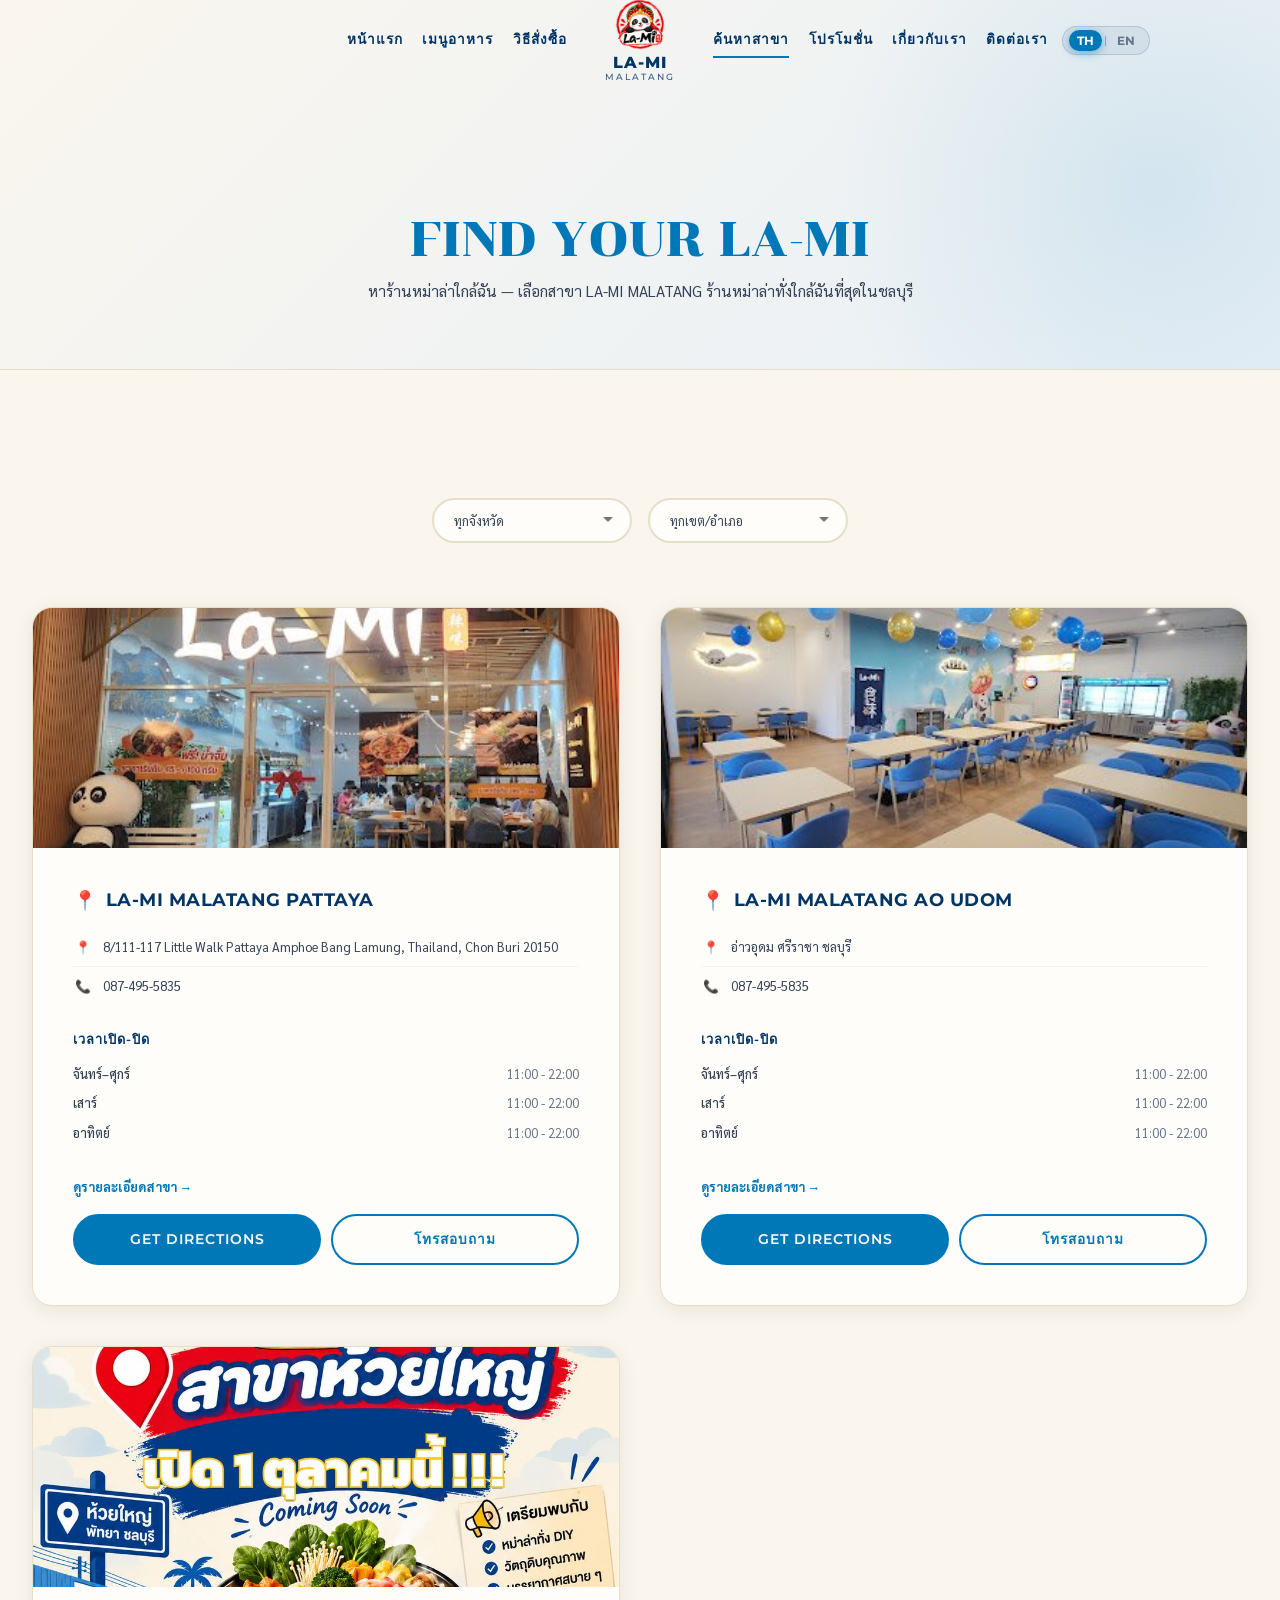
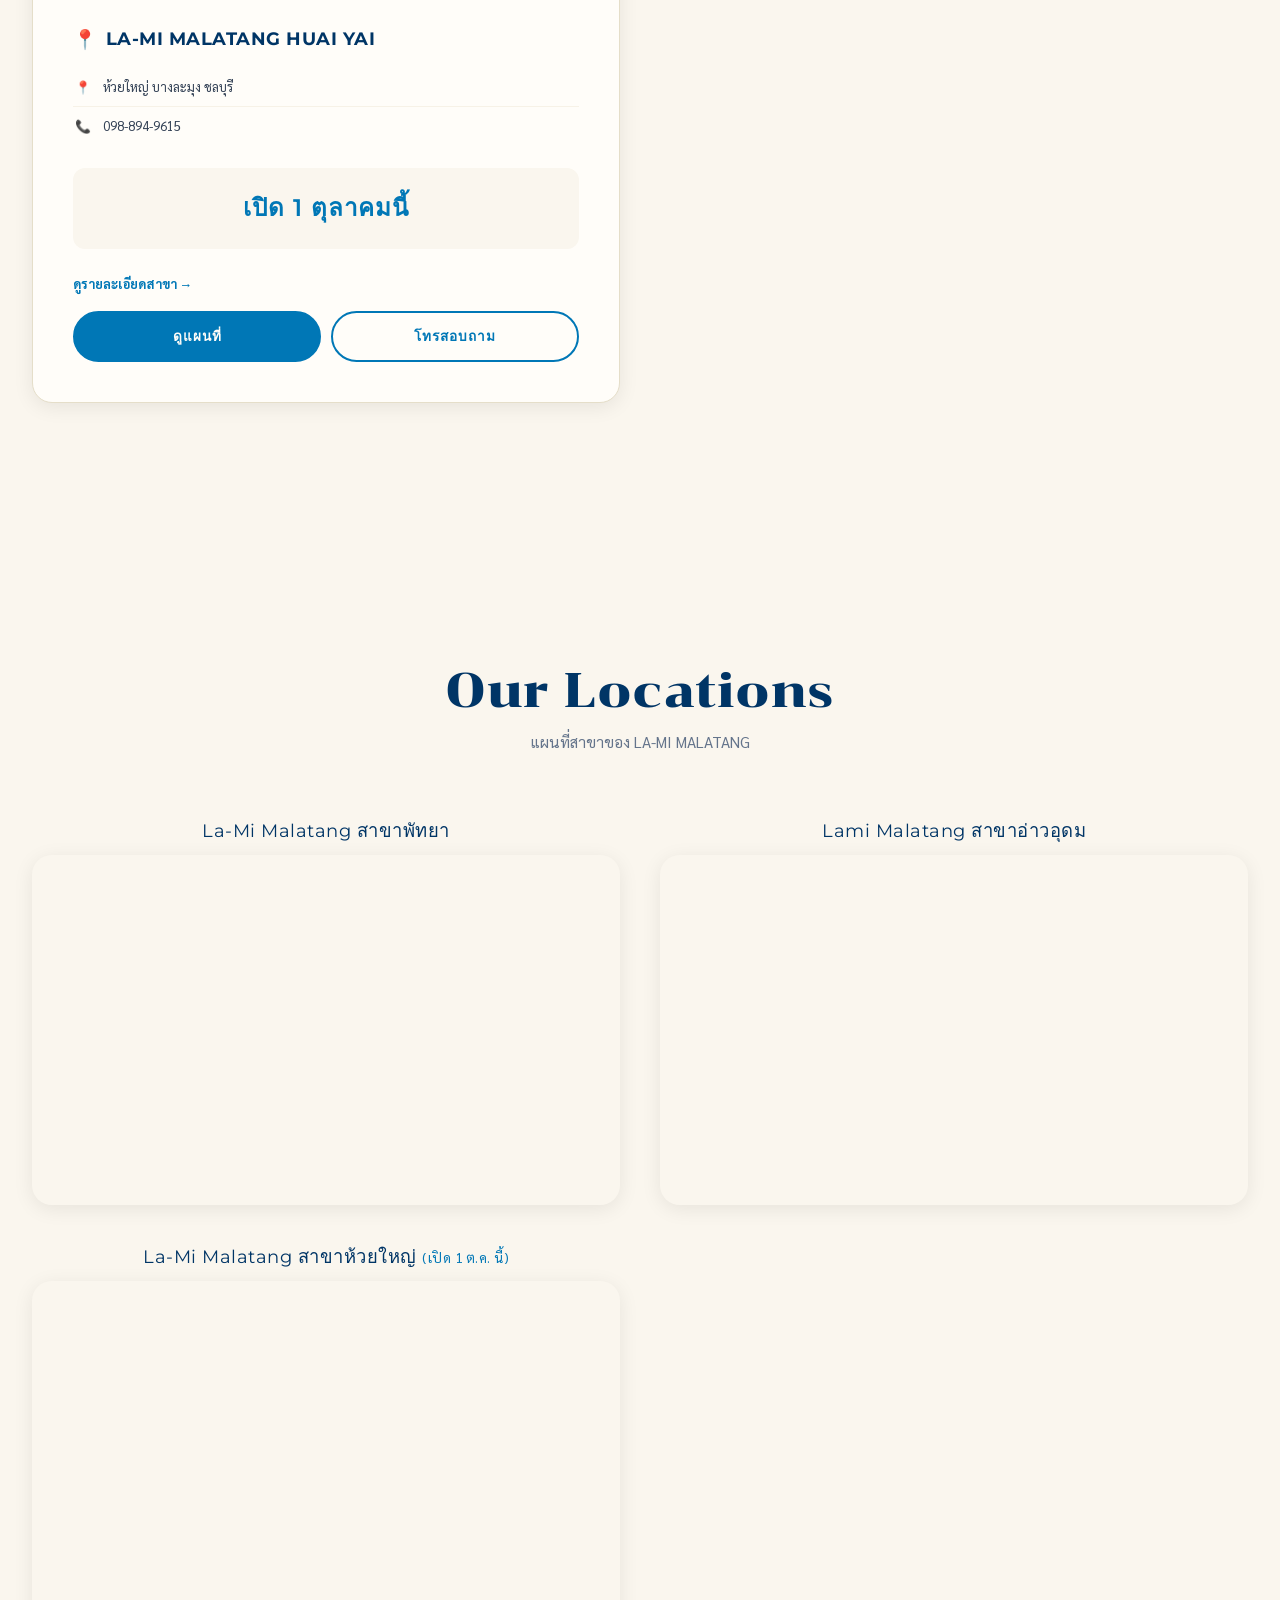
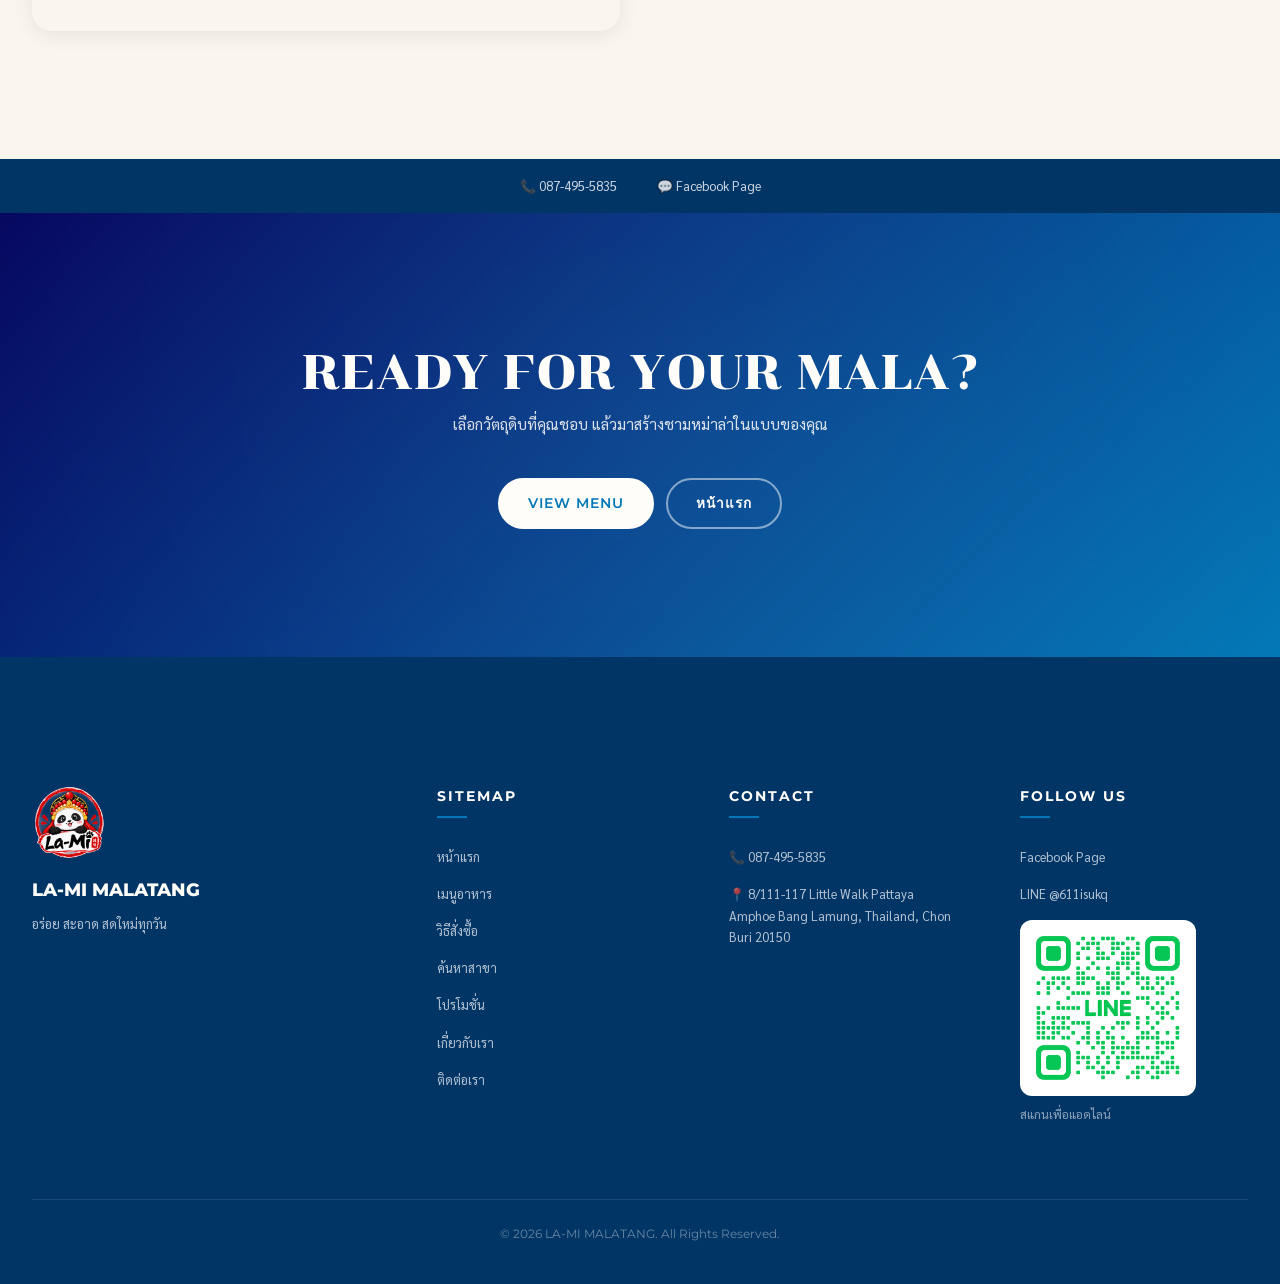
==== commit 9d2bbf05: "feat: announce the Huai Yai opening date and give the branch its own phone number Repaint the Huai Y" ====
--- a/branches/index.html
+++ b/branches/index.html
@@ -305,7 +305,7 @@
                 <!-- BRANCH 3 -->
                 <div class="branch-card" data-province="chonburi" data-district="banglamung">
                     <div class="branch-card__img">
-                        <img src="/assets/images/branches/branch_huaiyai_coming_soon.jpg" alt="LA-MI MALATANG สาขาห้วยใหญ่ เปิดเร็วๆ นี้" width="1000" height="1000" loading="lazy">
+                        <img src="/assets/images/branches/branch_huaiyai_opening.jpg" alt="LA-MI MALATANG สาขาห้วยใหญ่ เปิด 1 ตุลาคมนี้" width="1000" height="1000" loading="lazy">
                     </div>
                     <div class="branch-card__body">
                         <h3 class="branch-card__name"><a href="/branches/huai-yai" data-i18n="branch_huaiyai_name">LA-MI MALATANG HUAI YAI</a></h3>
@@ -314,14 +314,18 @@
                                 <div class="branch-card__info-icon">📍</div>
                                 <span><a href="https://www.google.com/maps?cid=11926590230340853389" target="_blank" rel="noopener" style="color: inherit; text-decoration: none;" data-i18n="branch_huaiyai_addr">ห้วยใหญ่ บางละมุง ชลบุรี</a></span>
                             </div>
+                            <div class="branch-card__info-row">
+                                <div class="branch-card__info-icon">📞</div>
+                                <span><a href="tel:0988949615" style="color: inherit; text-decoration: none;">098-894-9615</a></span>
+                            </div>
                         </div>
                         <div class="branch-card__hours" style="text-align: center; margin: 20px 0; padding: 20px; background-color: var(--clr-offwhite); border-radius: var(--radius-md);">
-                            <h4 style="color: var(--clr-primary); font-size: 1.5rem; margin: 0;" data-i18n="coming_soon">เร็วๆ นี้</h4>
+                            <h4 style="color: var(--clr-primary); font-size: 1.5rem; margin: 0;" data-i18n="opening_oct1">เปิด 1 ตุลาคมนี้</h4>
                         </div>
                         <a href="/branches/huai-yai" class="branch-card__more" data-i18n="br_more">ดูรายละเอียดสาขา &rarr;</a>
                         <div class="branch-card__actions">
                             <a href="https://www.google.com/maps?cid=11926590230340853389" target="_blank" rel="noopener" class="btn btn--primary" style="flex: 1;" data-i18n="btn_view_map">ดูแผนที่</a>
-                            <button class="btn btn--secondary" style="flex: 1; cursor: not-allowed; opacity: 0.5;" disabled data-i18n="coming_soon">เร็วๆ นี้</button>
+                            <a href="tel:0988949615" class="btn btn--secondary" style="flex: 1;" data-i18n="btn_call">โทรสอบถาม</a>
                         </div>
                     </div>
                 </div>
@@ -356,7 +360,7 @@
 
                 <!-- Huai Yai Map (Coming Soon) -->
                 <div class="map-item">
-                    <h3 style="font-family: var(--ff-en); font-size: 1.15rem; margin-bottom: 12px; text-align: center; color: var(--clr-charcoal);"><span data-i18n="map_huaiyai">La-Mi Malatang สาขาห้วยใหญ่</span> <span style="font-family: var(--ff-thai); font-size: 0.85rem; color: var(--clr-primary);" data-i18n="coming_soon_badge">(เร็วๆ นี้)</span></h3>
+                    <h3 style="font-family: var(--ff-en); font-size: 1.15rem; margin-bottom: 12px; text-align: center; color: var(--clr-charcoal);"><span data-i18n="map_huaiyai">La-Mi Malatang สาขาห้วยใหญ่</span> <span style="font-family: var(--ff-thai); font-size: 0.85rem; color: var(--clr-primary);" data-i18n="opening_oct1_badge">(เปิด 1 ต.ค. นี้)</span></h3>
                     <div class="map-container" style="border-radius: var(--radius-lg); overflow: hidden; box-shadow: var(--shadow-md);">
                         <iframe src="https://www.google.com/maps/embed?pb=!1m18!1m12!1m3!1d243.1097197304431!2d100.92014814571972!3d12.859061314699845!2m3!1f0!2f0!3f0!3m2!1i1024!2i768!4f13.1!3m3!1m2!1s0x310295006667e713%3A0xa583c29fed1c5e8d!2zTGEtbWkgTWFsYXRhbmcg4Liq4Liy4LiC4Liy4Lir4LmJ4Lin4Lii4LmD4Lir4LiN4LmI!5e0!3m2!1sth!2sth!4v1788965119861!5m2!1sth!2sth" width="100%" height="350" style="border:0; display: block;" allowfullscreen="" loading="lazy" referrerpolicy="strict-origin-when-cross-origin"></iframe>
                     </div>
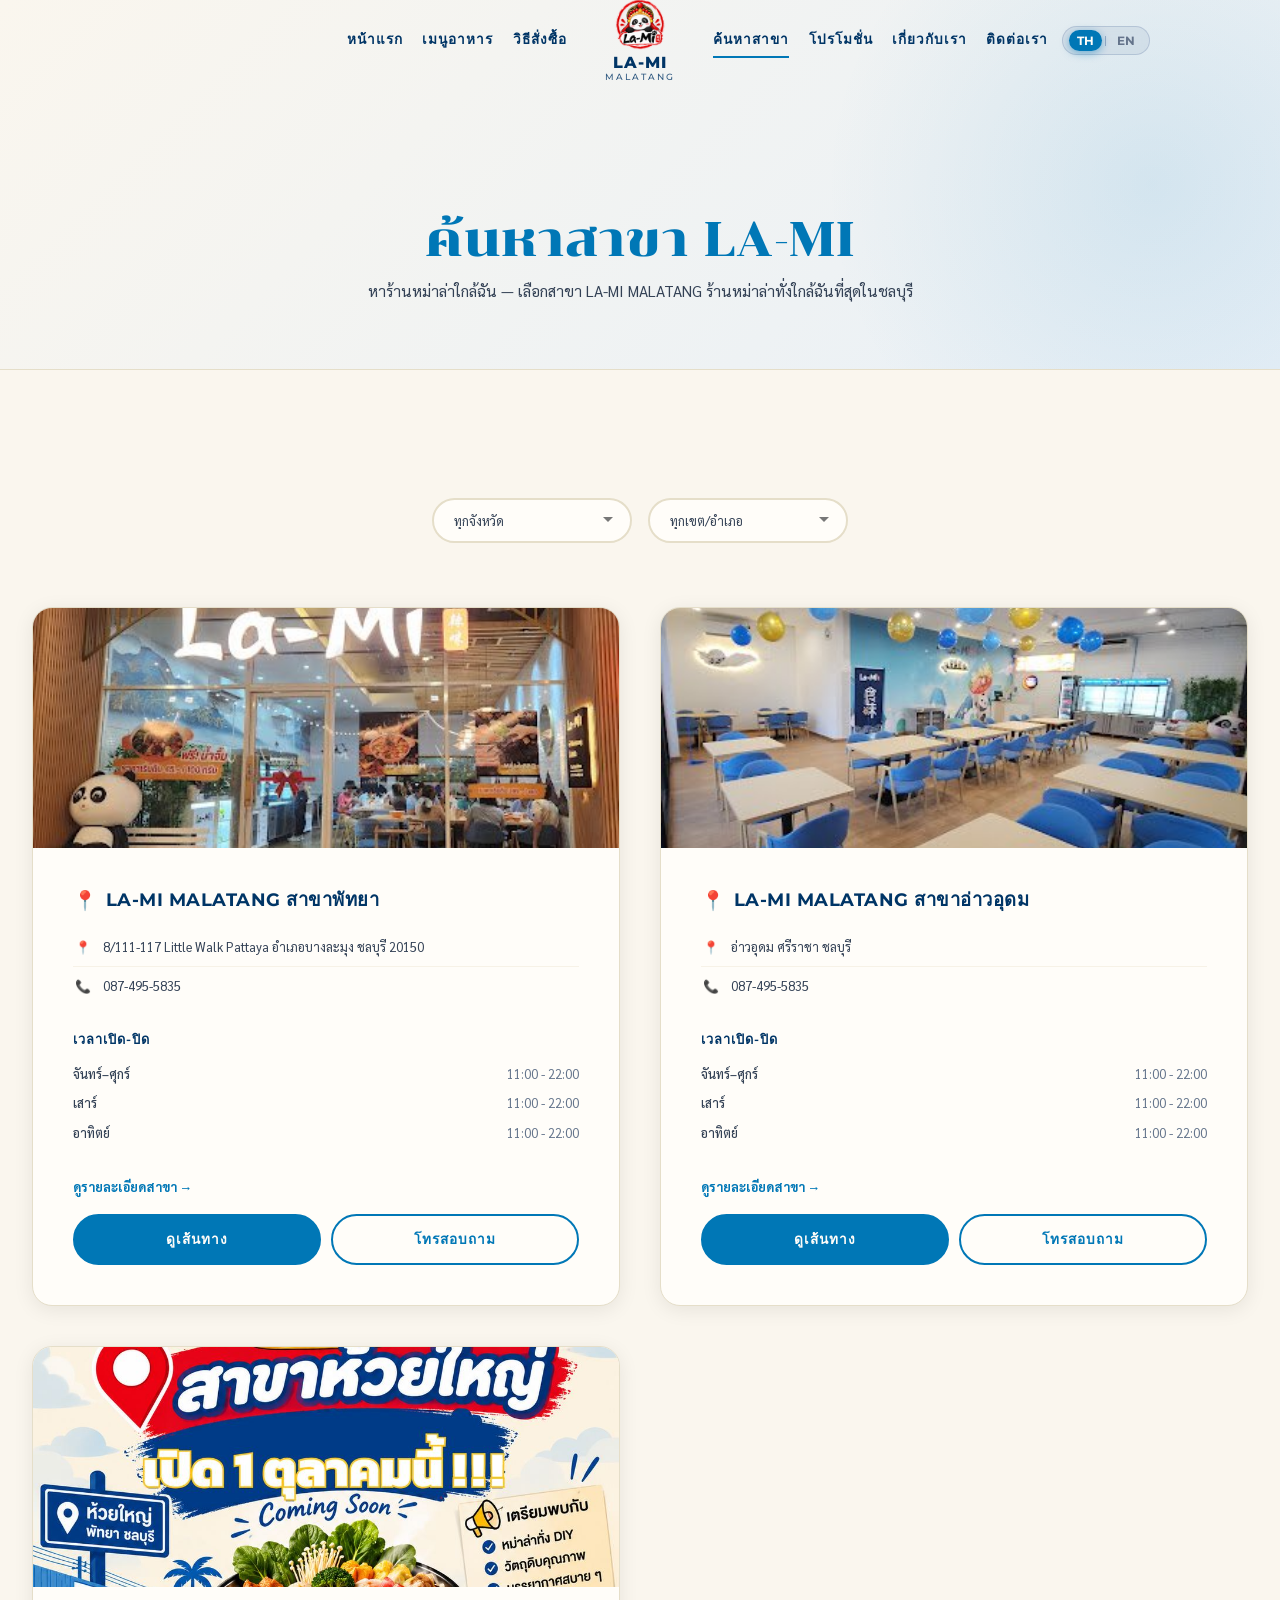
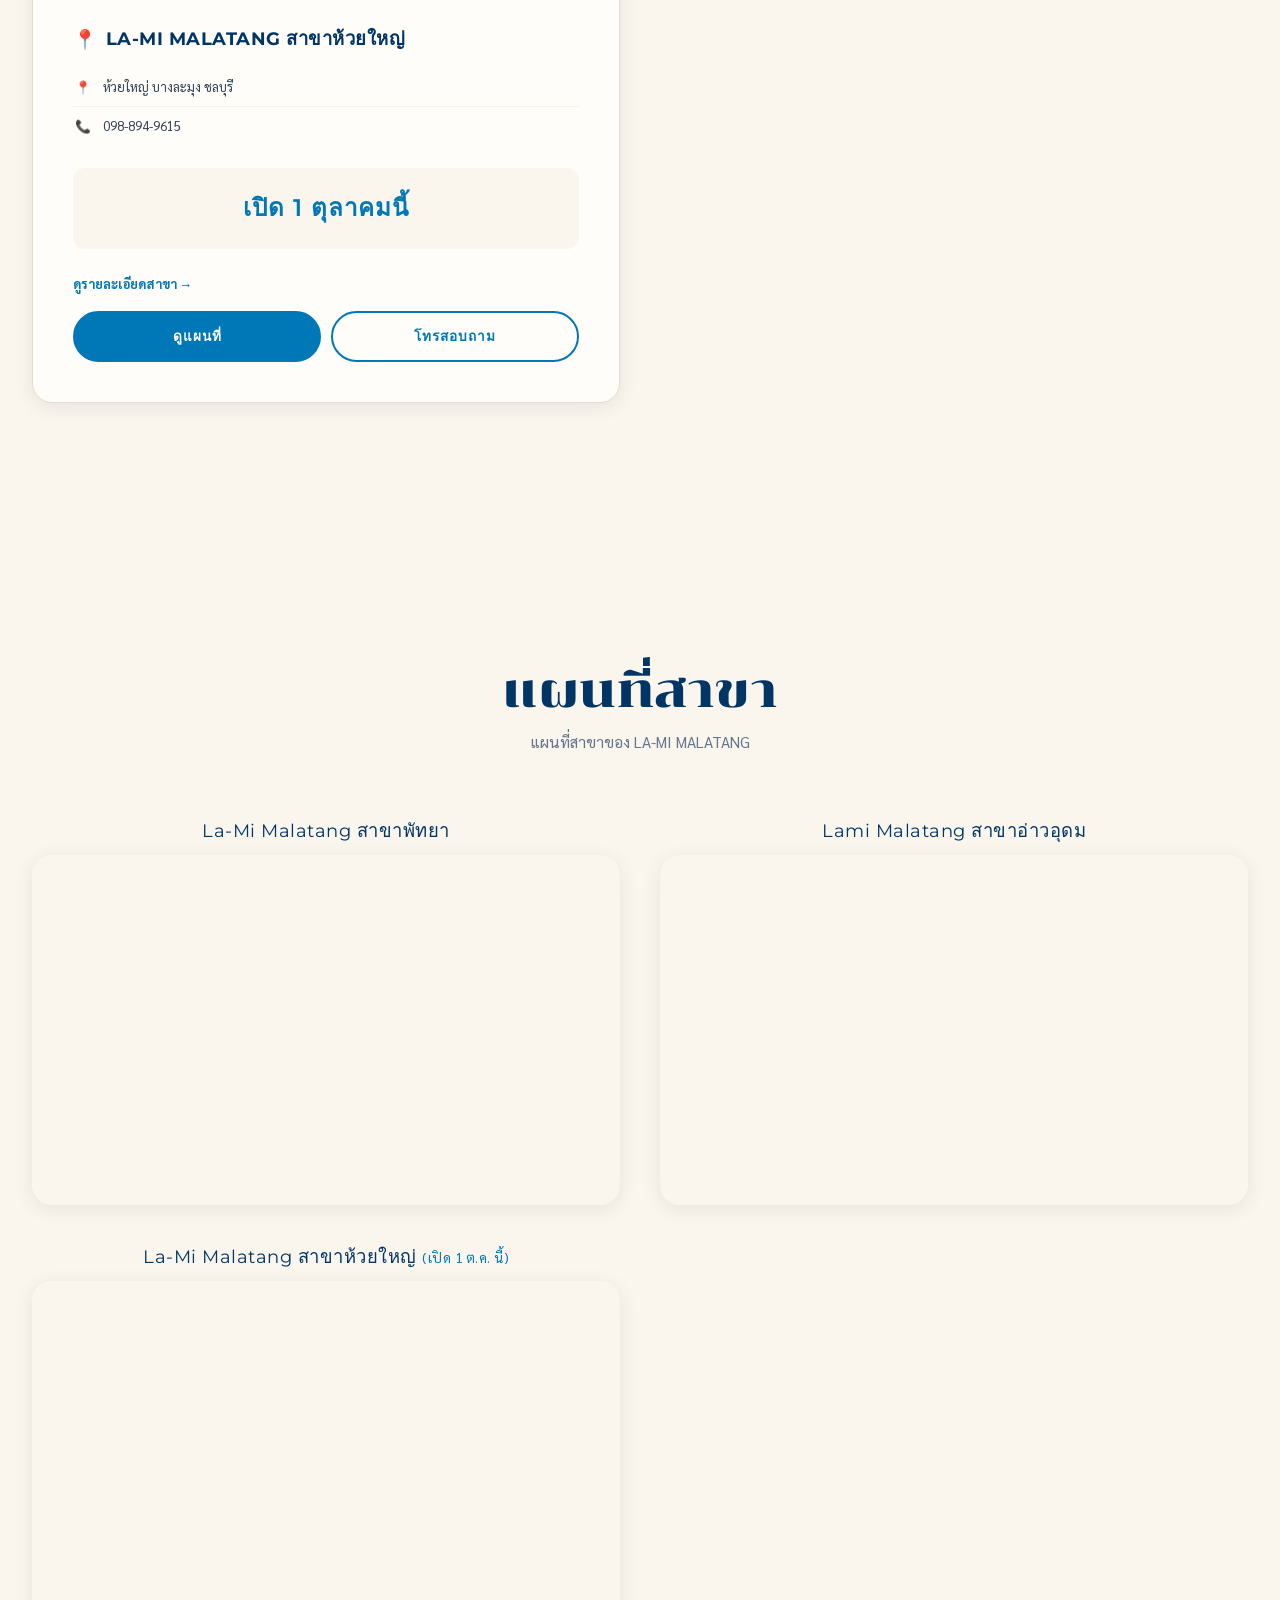
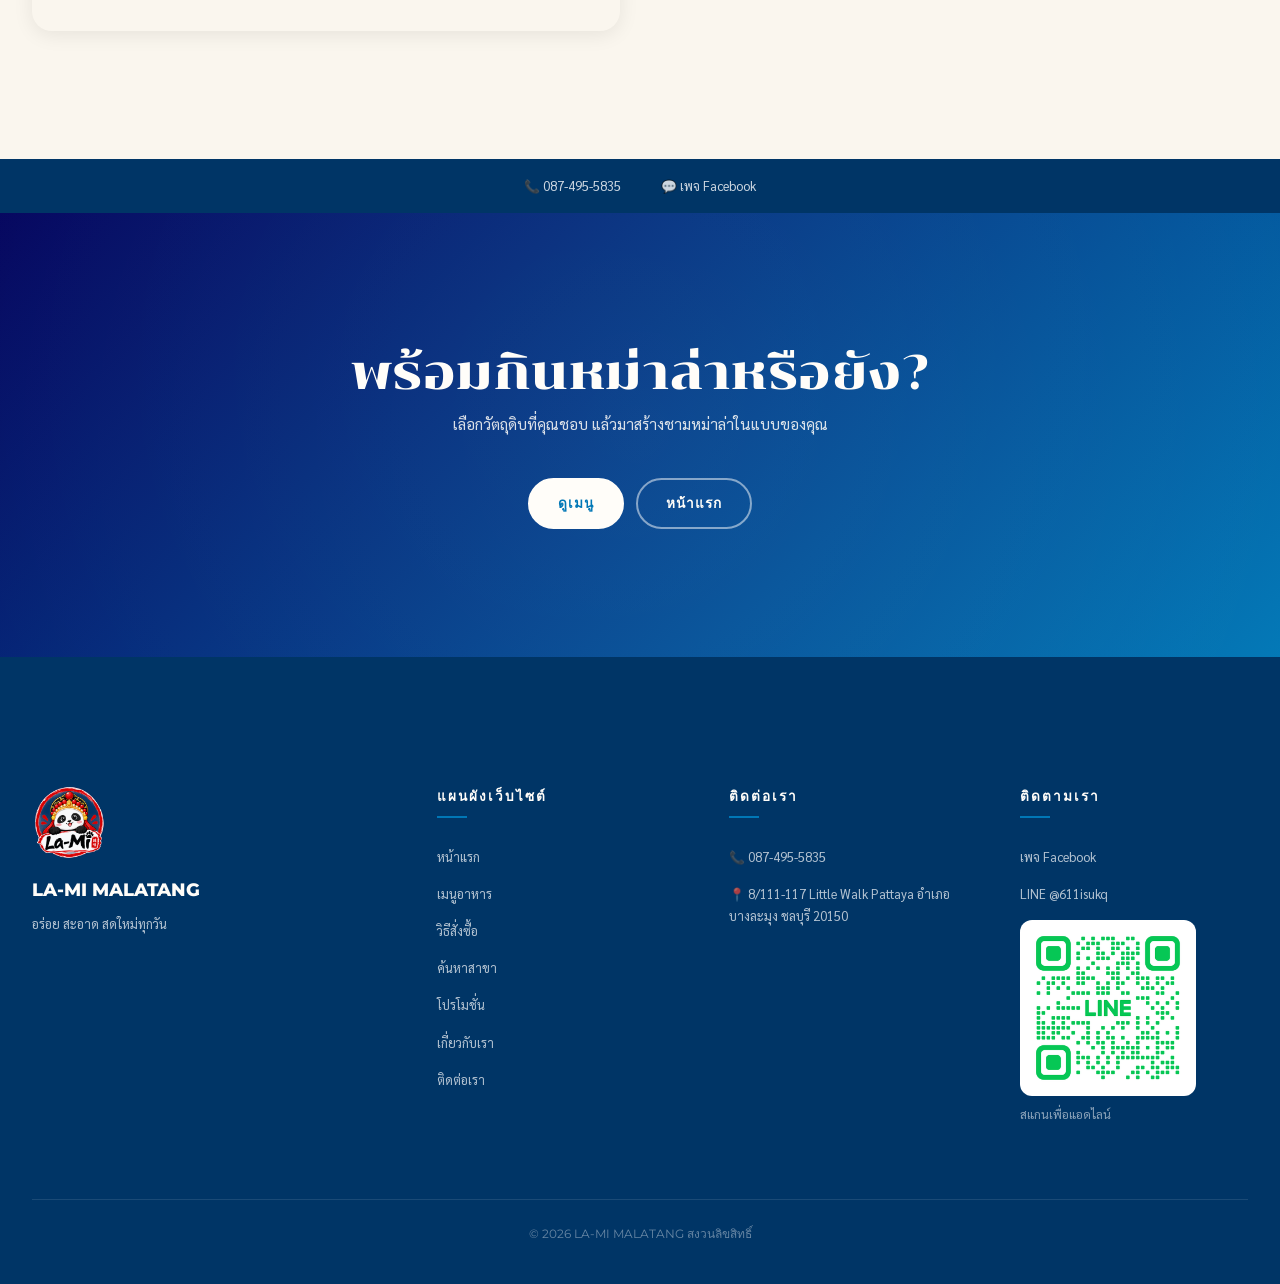
==== commit 7bf05743: "fix: make the language toggle switch the whole page in both directions Thai mode still showed Englis" ====
--- a/branches/index.html
+++ b/branches/index.html
@@ -10,7 +10,7 @@
     <link rel="icon" type="image/png" sizes="96x96" href="/assets/images/favicon-96.png">
     <link rel="icon" type="image/png" sizes="192x192" href="/assets/images/icon-192.png">
     <link rel="apple-touch-icon" sizes="180x180" href="/assets/images/apple-touch-icon.png">
-    <link rel="stylesheet" href="/assets/css/styles.css?v=20260922a">
+    <link rel="stylesheet" href="/assets/css/styles.css?v=20260923a">
     <link rel="canonical" href="https://www.la-mi-malatang.com/branches">
     <meta name="robots" content="index, follow, max-image-preview:large">
     <meta name="theme-color" content="#0077B6">
@@ -238,7 +238,7 @@
                         <div class="branch-card__info">
                             <div class="branch-card__info-row">
                                 <div class="branch-card__info-icon">📍</div>
-                                <span><a href="https://www.google.com/maps?cid=8609748477386677717" target="_blank" rel="noopener" style="color: inherit; text-decoration: none;">8/111-117 Little Walk Pattaya Amphoe Bang Lamung, Thailand, Chon Buri 20150</a></span>
+                                <span><a href="https://www.google.com/maps?cid=8609748477386677717" target="_blank" rel="noopener" style="color: inherit; text-decoration: none;" data-i18n="branch_pattaya_addr_full">8/111-117 Little Walk Pattaya อำเภอบางละมุง ชลบุรี 20150</a></span>
                             </div>
                             <div class="branch-card__info-row">
                                 <div class="branch-card__info-icon">📞</div>
@@ -374,7 +374,7 @@
     <div class="contact-bar reveal">
         <div class="container contact-bar__inner">
             <a href="tel:0874955835" class="contact-bar__item">📞 087-495-5835</a>
-            <a href="https://www.facebook.com/profile.php?id=100093087823403" target="_blank" rel="noopener" class="contact-bar__item">💬 Facebook Page</a>
+            <a href="https://www.facebook.com/profile.php?id=100093087823403" target="_blank" rel="noopener" class="contact-bar__item" data-i18n="contact_fb">💬 เพจ Facebook</a>
         </div>
     </div>
 
@@ -397,7 +397,7 @@
                 <div class="footer__brand">
                     <img src="/assets/images/logo.png?v=20260922" alt="LA-MI MALATANG">
                     <div class="footer__brand-name">LA-MI MALATANG</div>
-                    <p>อร่อย สะอาด สดใหม่ทุกวัน</p>
+                    <p data-i18n="footer_tagline">อร่อย สะอาด สดใหม่ทุกวัน</p>
                 </div>
                 <div class="footer__col">
                     <h4 data-i18n="footer_sitemap">SITEMAP</h4>
@@ -415,7 +415,7 @@
                     <h4 data-i18n="footer_contact">CONTACT</h4>
                     <ul>
                         <li><a href="tel:0874955835">📞 087-495-5835</a></li>
-                        <li><a href="https://maps.google.com/?q=8/111-117+Little+Walk+Pattaya+Amphoe+Bang+Lamung+Thailand+Chon+Buri+20150" target="_blank" rel="noopener">📍 8/111-117 Little Walk Pattaya Amphoe Bang Lamung, Thailand, Chon Buri 20150</a></li>
+                        <li><a href="https://maps.google.com/?q=8/111-117+Little+Walk+Pattaya+Amphoe+Bang+Lamung+Thailand+Chon+Buri+20150" target="_blank" rel="noopener" data-i18n="footer_address">📍 8/111-117 Little Walk Pattaya อำเภอบางละมุง ชลบุรี 20150</a></li>
                     </ul>
                 </div>
                 <div class="footer__col">
@@ -430,13 +430,13 @@
                     </ul>
                 </div>
             </div>
-            <div class="footer__bottom">
-                &copy; 2026 LA-MI MALATANG. All Rights Reserved.
+            <div class="footer__bottom" data-i18n="footer_copy">
+                &copy; 2026 LA-MI MALATANG สงวนลิขสิทธิ์
             </div>
         </div>
     </footer>
 
-    <script src="/assets/js/i18n.js"></script>
-    <script src="/assets/js/app.js"></script>
+    <script src="/assets/js/i18n.js?v=20260923a"></script>
+    <script src="/assets/js/app.js?v=20260923a"></script>
 </body>
 </html>
--- a/assets/css/styles.css
+++ b/assets/css/styles.css
@@ -1108,10 +1108,11 @@
     color: var(--clr-charcoal);
     line-height: 1;
 }
-.calculator__weight span {
+.calculator__weight .calculator__unit {
     font-size: 1.5rem;
     font-weight: 500;
     color: var(--clr-muted);
+    margin-left: 0.25em;
 }
 .calculator__price {
     font-family: var(--ff-en);
@@ -1120,9 +1121,10 @@
     color: var(--clr-primary);
     margin-top: var(--space-xs);
 }
-.calculator__price span {
+.calculator__price .calculator__unit {
     font-size: 1rem;
     font-weight: 500;
+    margin-left: 0.3em;
 }
 /* Slider */
 .calculator__slider {
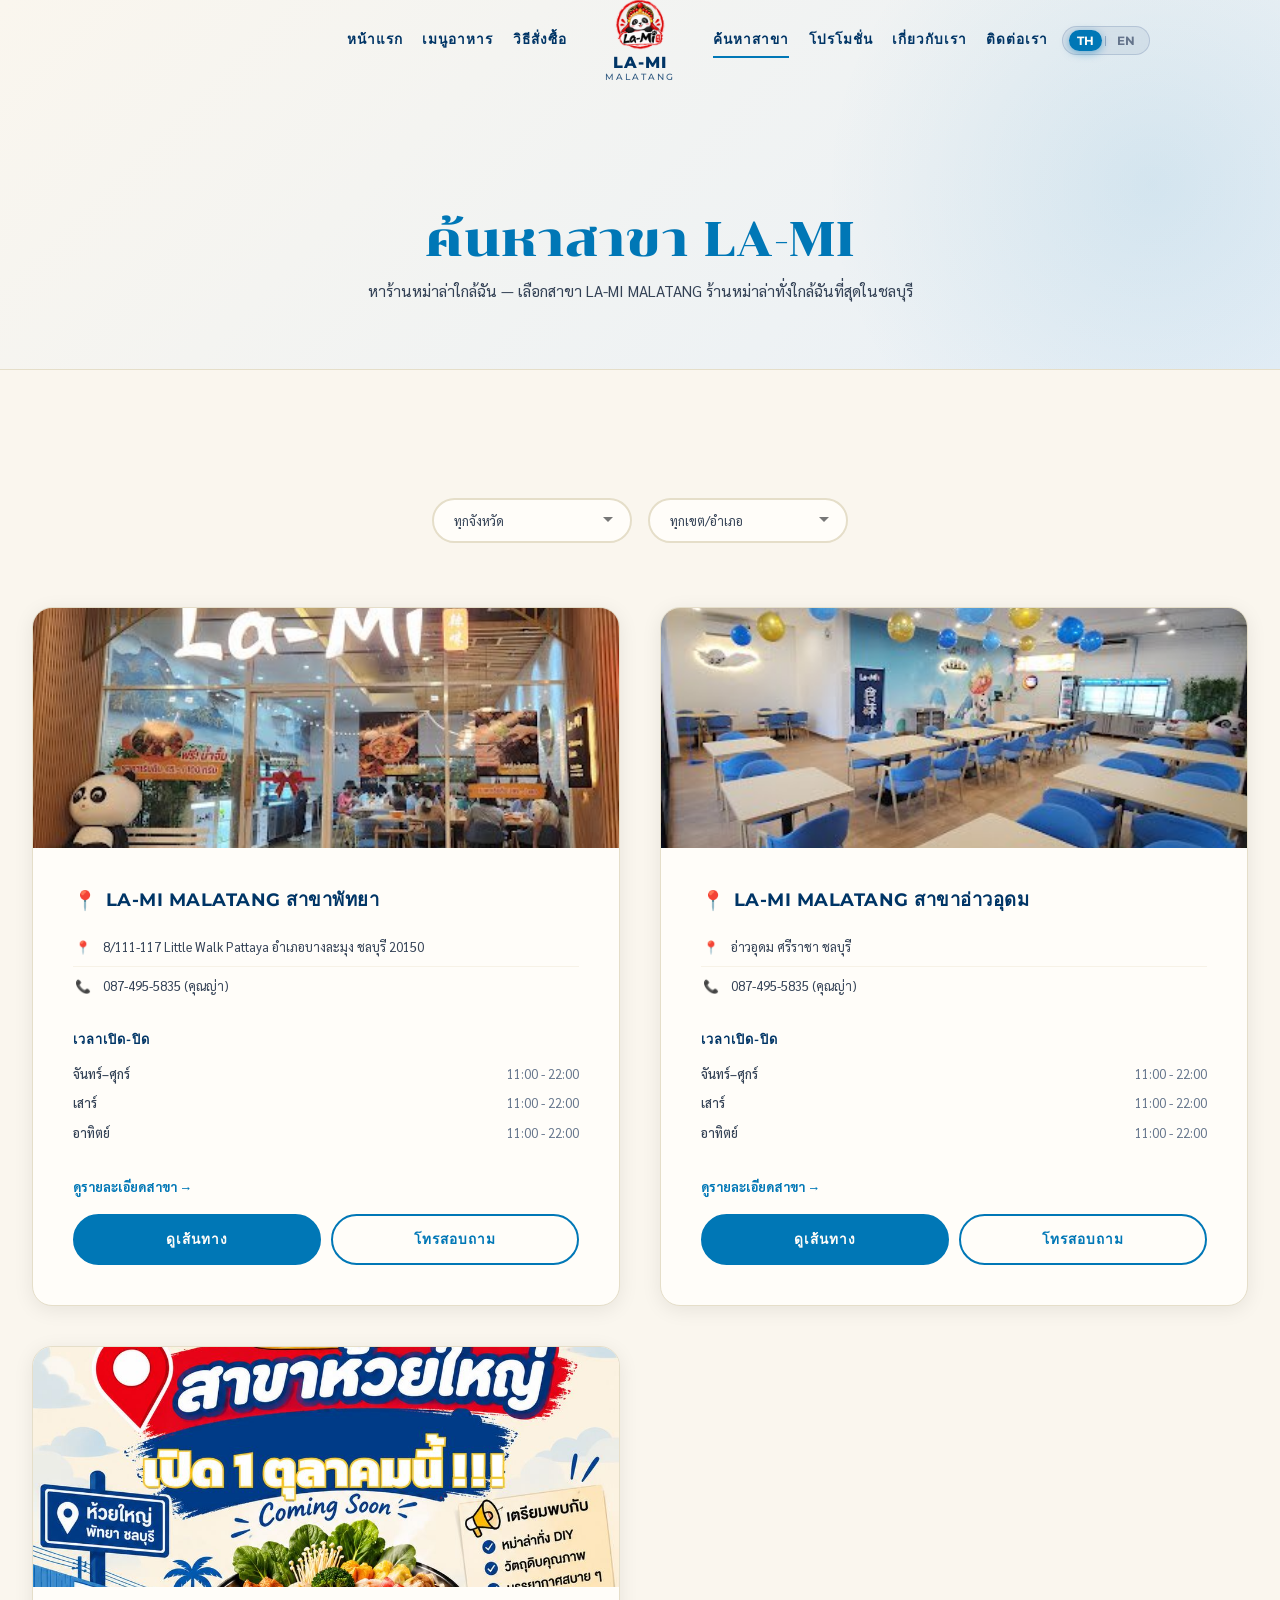
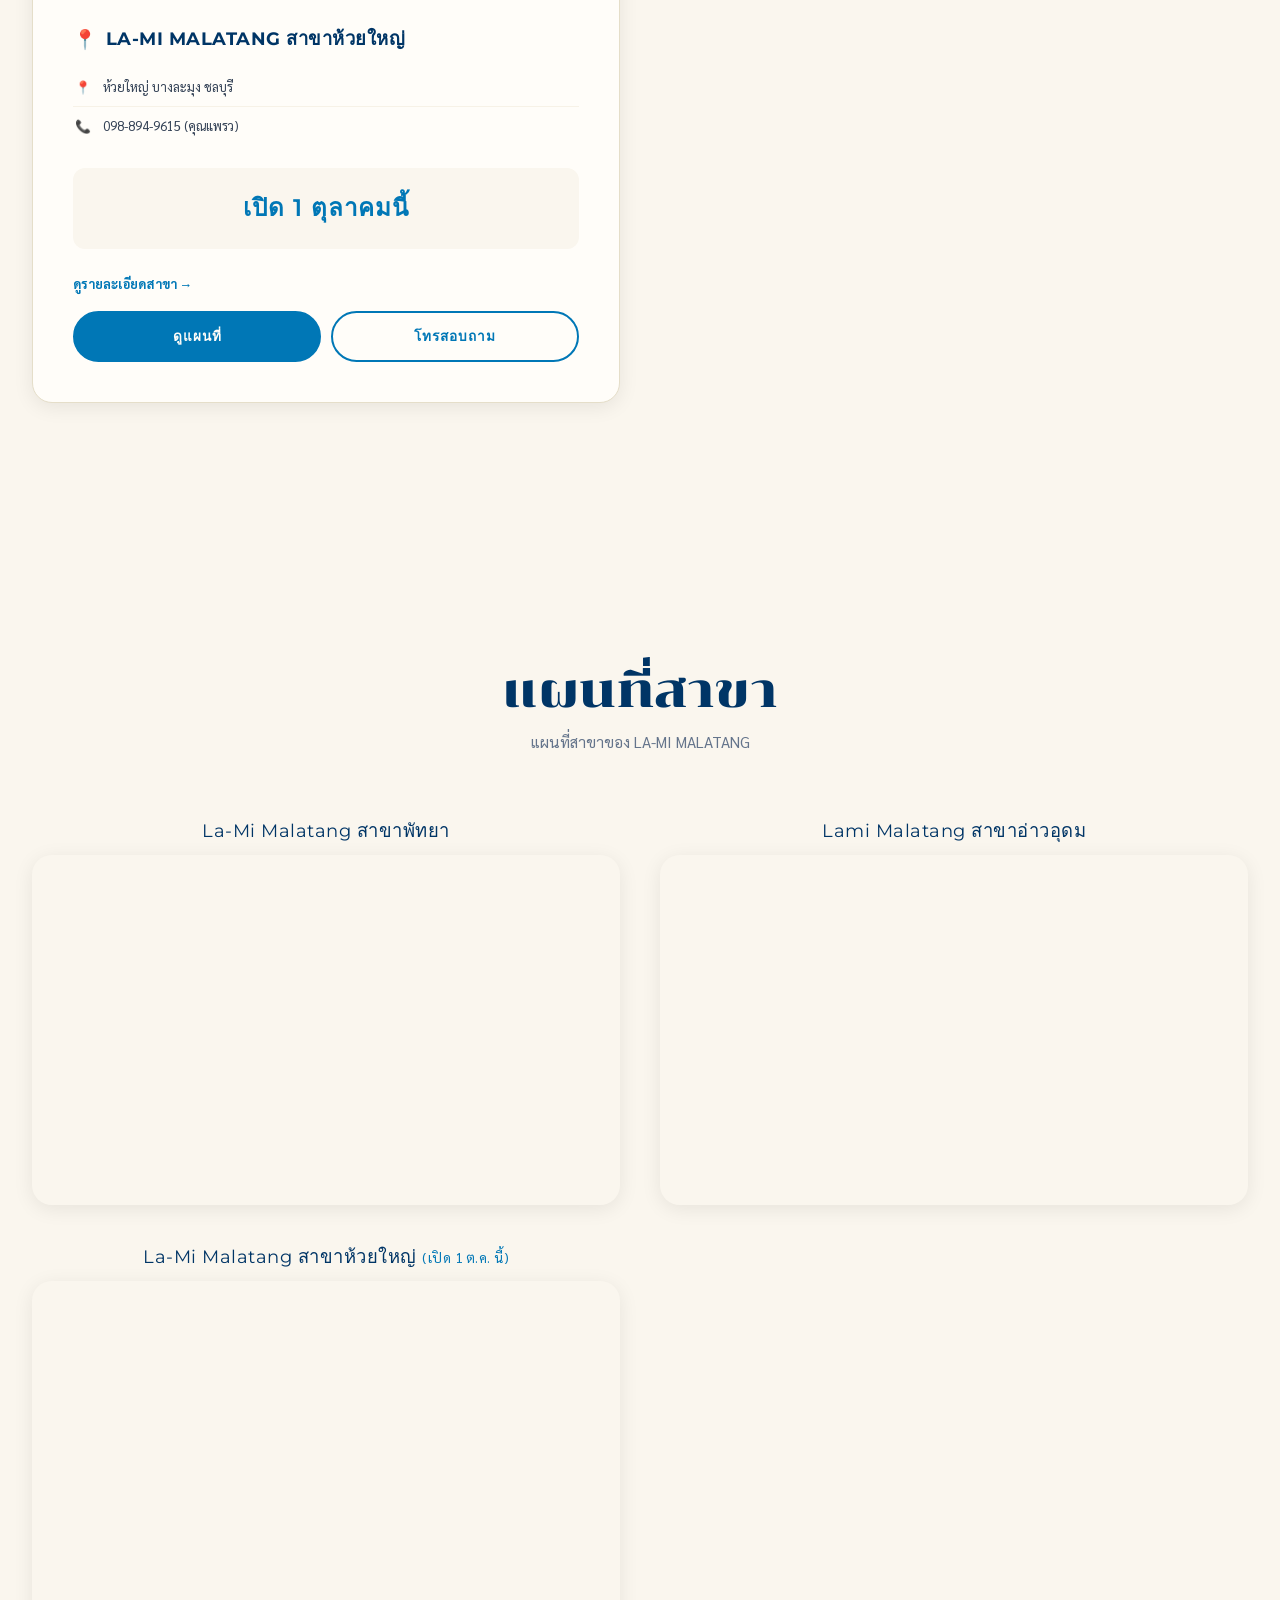
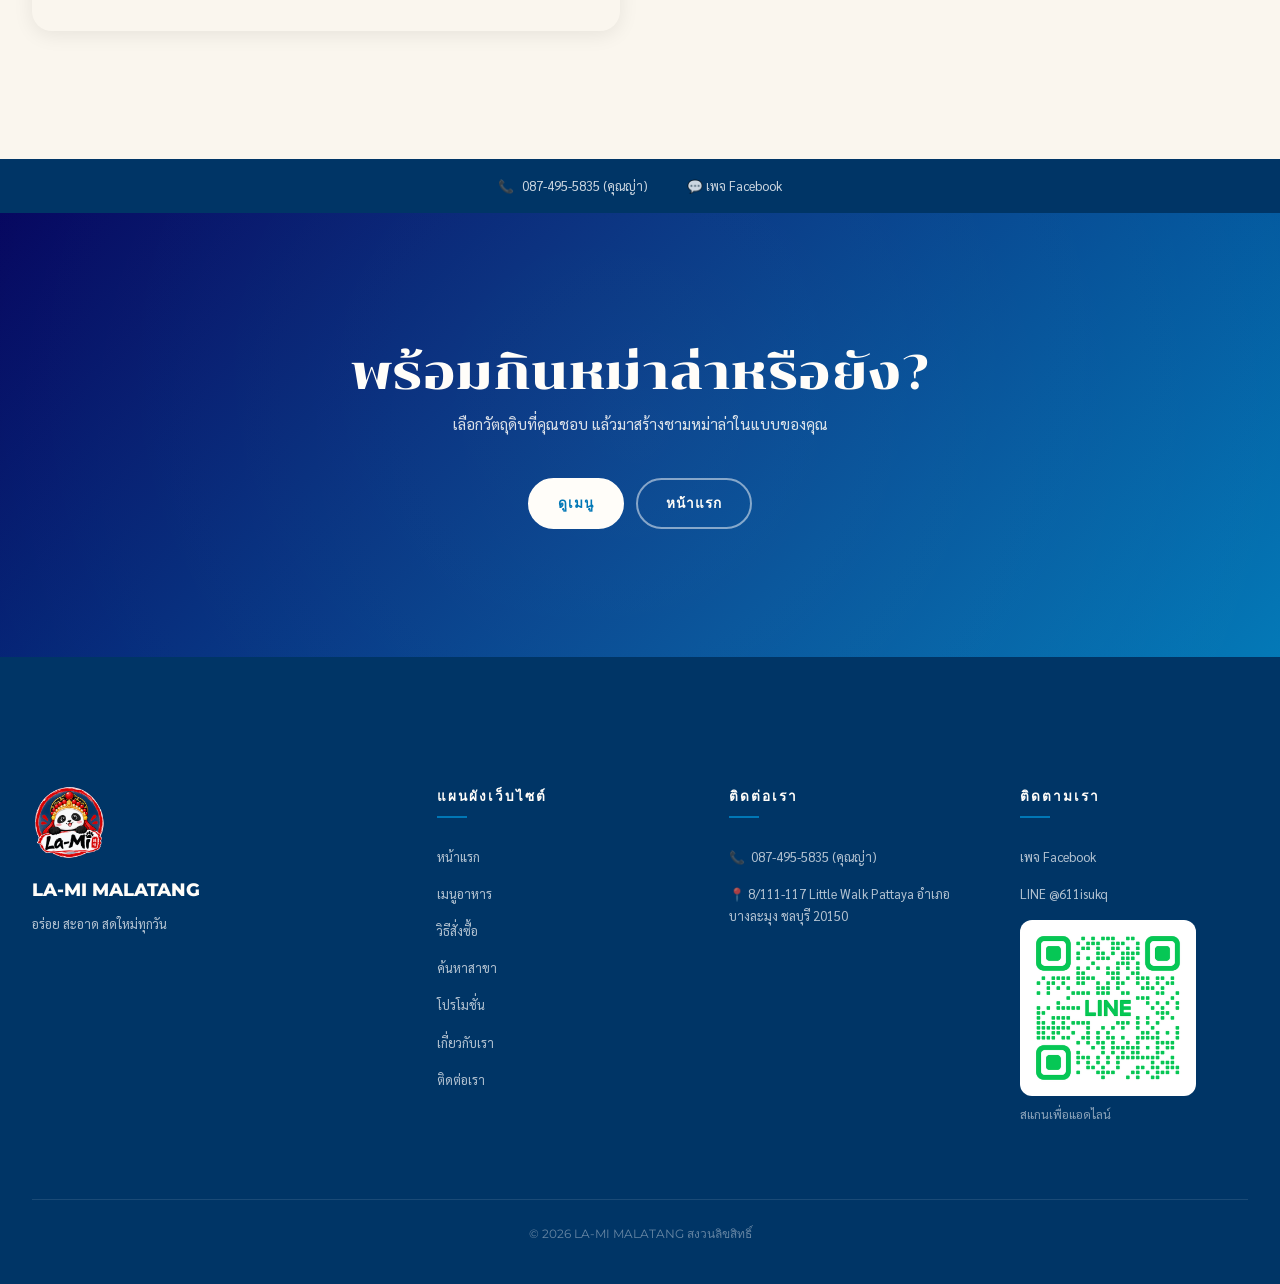
==== commit 0d068385: "feat: name the person who answers each branch phone Show "(คุณญ่า)" after 087-495-5835 and "(คุณแพรว" ====
--- a/branches/index.html
+++ b/branches/index.html
@@ -242,7 +242,7 @@
                             </div>
                             <div class="branch-card__info-row">
                                 <div class="branch-card__info-icon">📞</div>
-                                <span><a href="tel:0874955835" style="color: inherit; text-decoration: none;">087-495-5835</a></span>
+                                <span><a href="tel:0874955835" style="color: inherit; text-decoration: none;" data-i18n="phone_main">087-495-5835 (คุณญ่า)</a></span>
                             </div>
                         </div>
                         <div class="branch-card__hours">
@@ -279,7 +279,7 @@
                             </div>
                             <div class="branch-card__info-row">
                                 <div class="branch-card__info-icon">📞</div>
-                                <span><a href="tel:0874955835" style="color: inherit; text-decoration: none;">087-495-5835</a></span>
+                                <span><a href="tel:0874955835" style="color: inherit; text-decoration: none;" data-i18n="phone_main">087-495-5835 (คุณญ่า)</a></span>
                             </div>
                         </div>
                         <div class="branch-card__hours">
@@ -316,7 +316,7 @@
                             </div>
                             <div class="branch-card__info-row">
                                 <div class="branch-card__info-icon">📞</div>
-                                <span><a href="tel:0988949615" style="color: inherit; text-decoration: none;">098-894-9615</a></span>
+                                <span><a href="tel:0988949615" style="color: inherit; text-decoration: none;" data-i18n="phone_huaiyai">098-894-9615 (คุณแพรว)</a></span>
                             </div>
                         </div>
                         <div class="branch-card__hours" style="text-align: center; margin: 20px 0; padding: 20px; background-color: var(--clr-offwhite); border-radius: var(--radius-md);">
@@ -373,7 +373,7 @@
     <!-- CONTACT BAR -->
     <div class="contact-bar reveal">
         <div class="container contact-bar__inner">
-            <a href="tel:0874955835" class="contact-bar__item">📞 087-495-5835</a>
+            <a href="tel:0874955835" class="contact-bar__item">📞 <span data-i18n="phone_main">087-495-5835 (คุณญ่า)</span></a>
             <a href="https://www.facebook.com/profile.php?id=100093087823403" target="_blank" rel="noopener" class="contact-bar__item" data-i18n="contact_fb">💬 เพจ Facebook</a>
         </div>
     </div>
@@ -414,7 +414,7 @@
                 <div class="footer__col">
                     <h4 data-i18n="footer_contact">CONTACT</h4>
                     <ul>
-                        <li><a href="tel:0874955835">📞 087-495-5835</a></li>
+                        <li><a href="tel:0874955835">📞 <span data-i18n="phone_main">087-495-5835 (คุณญ่า)</span></a></li>
                         <li><a href="https://maps.google.com/?q=8/111-117+Little+Walk+Pattaya+Amphoe+Bang+Lamung+Thailand+Chon+Buri+20150" target="_blank" rel="noopener" data-i18n="footer_address">📍 8/111-117 Little Walk Pattaya อำเภอบางละมุง ชลบุรี 20150</a></li>
                     </ul>
                 </div>
@@ -436,7 +436,7 @@
         </div>
     </footer>
 
-    <script src="/assets/js/i18n.js?v=20260923a"></script>
+    <script src="/assets/js/i18n.js?v=20260923b"></script>
     <script src="/assets/js/app.js?v=20260923a"></script>
 </body>
 </html>
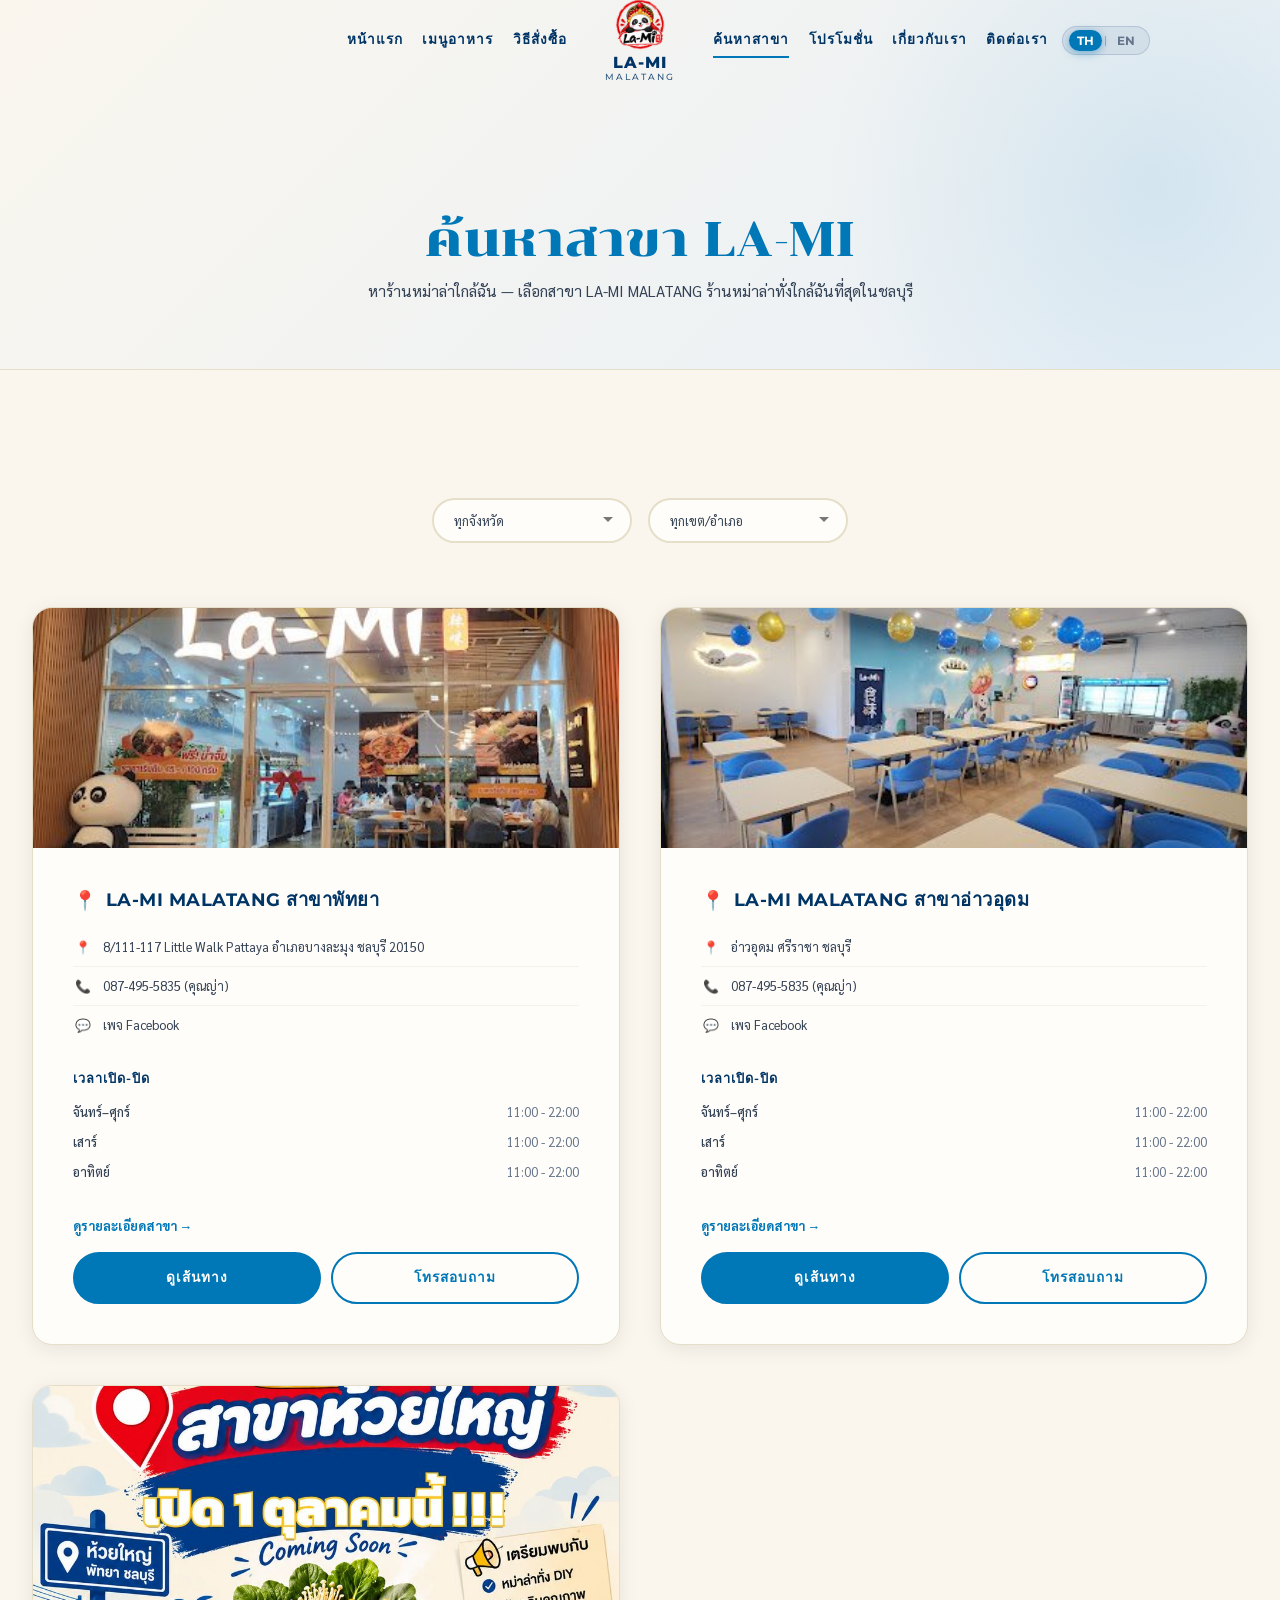
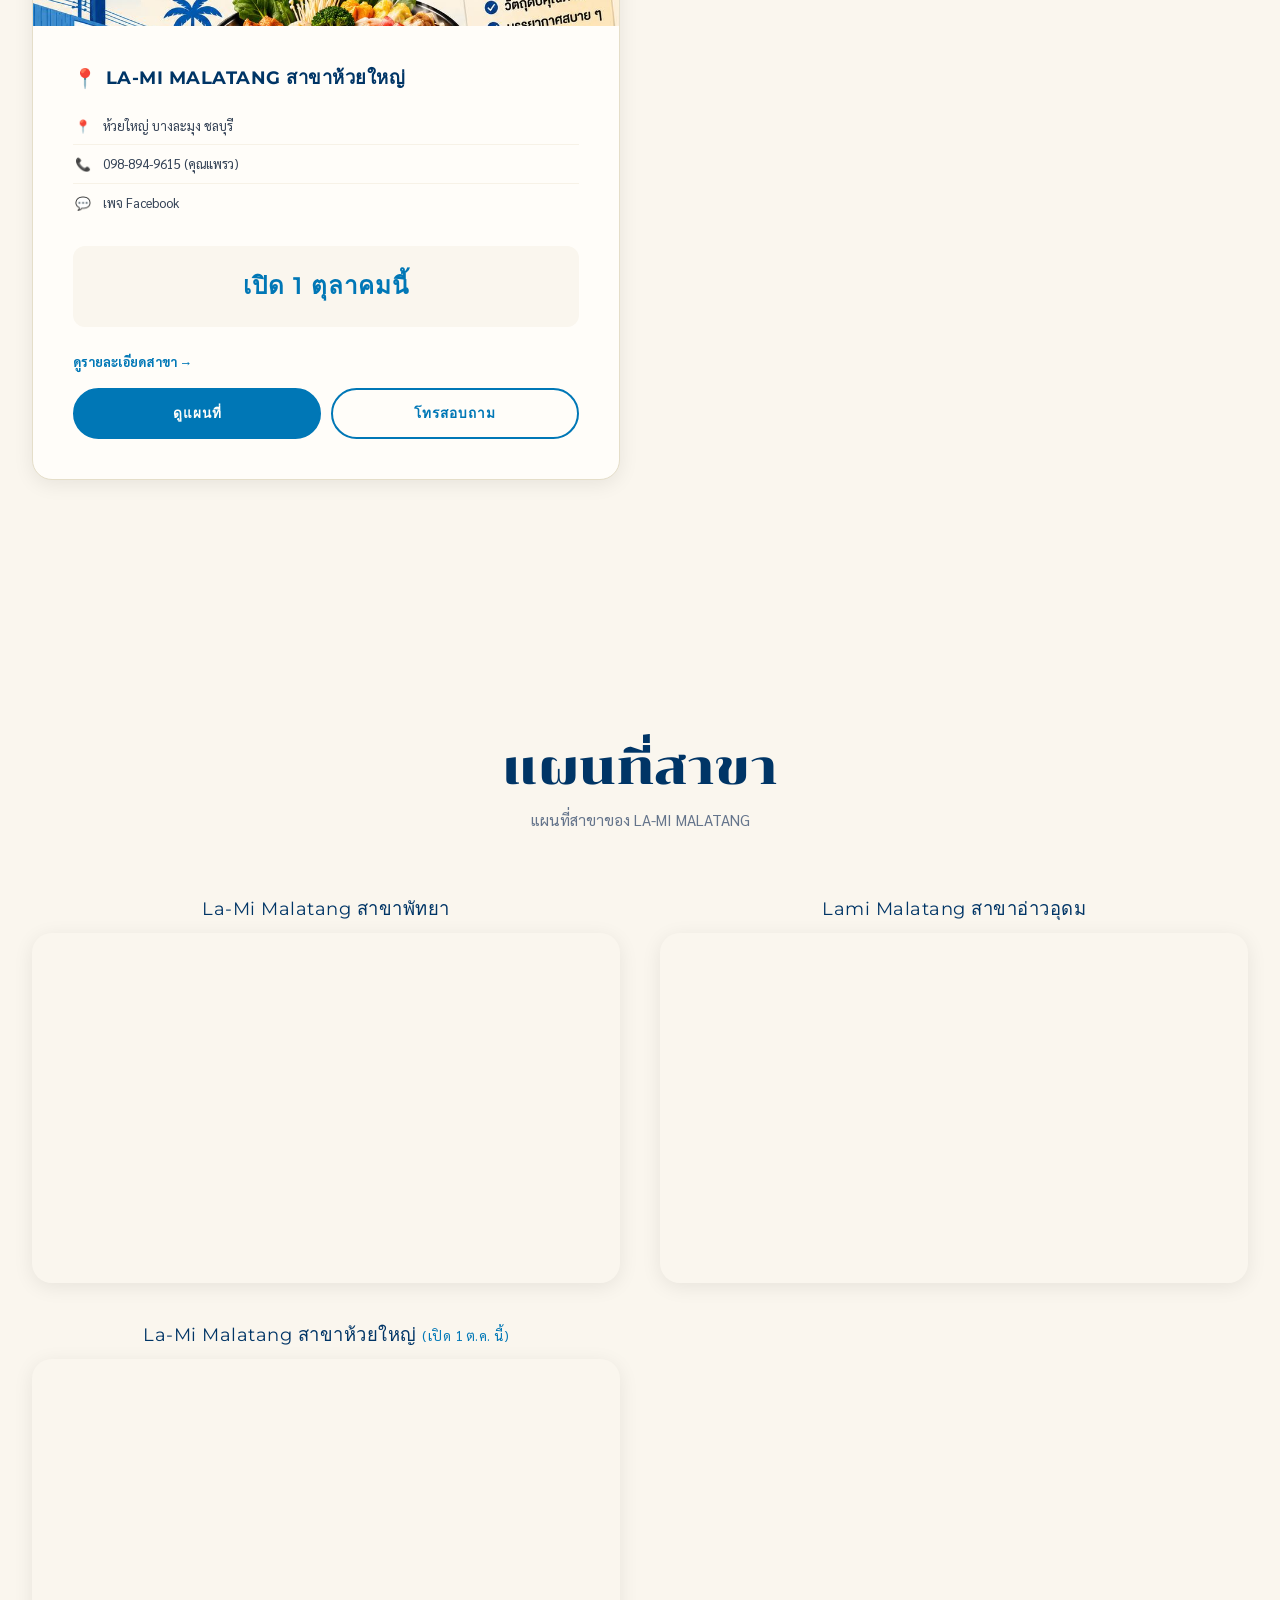
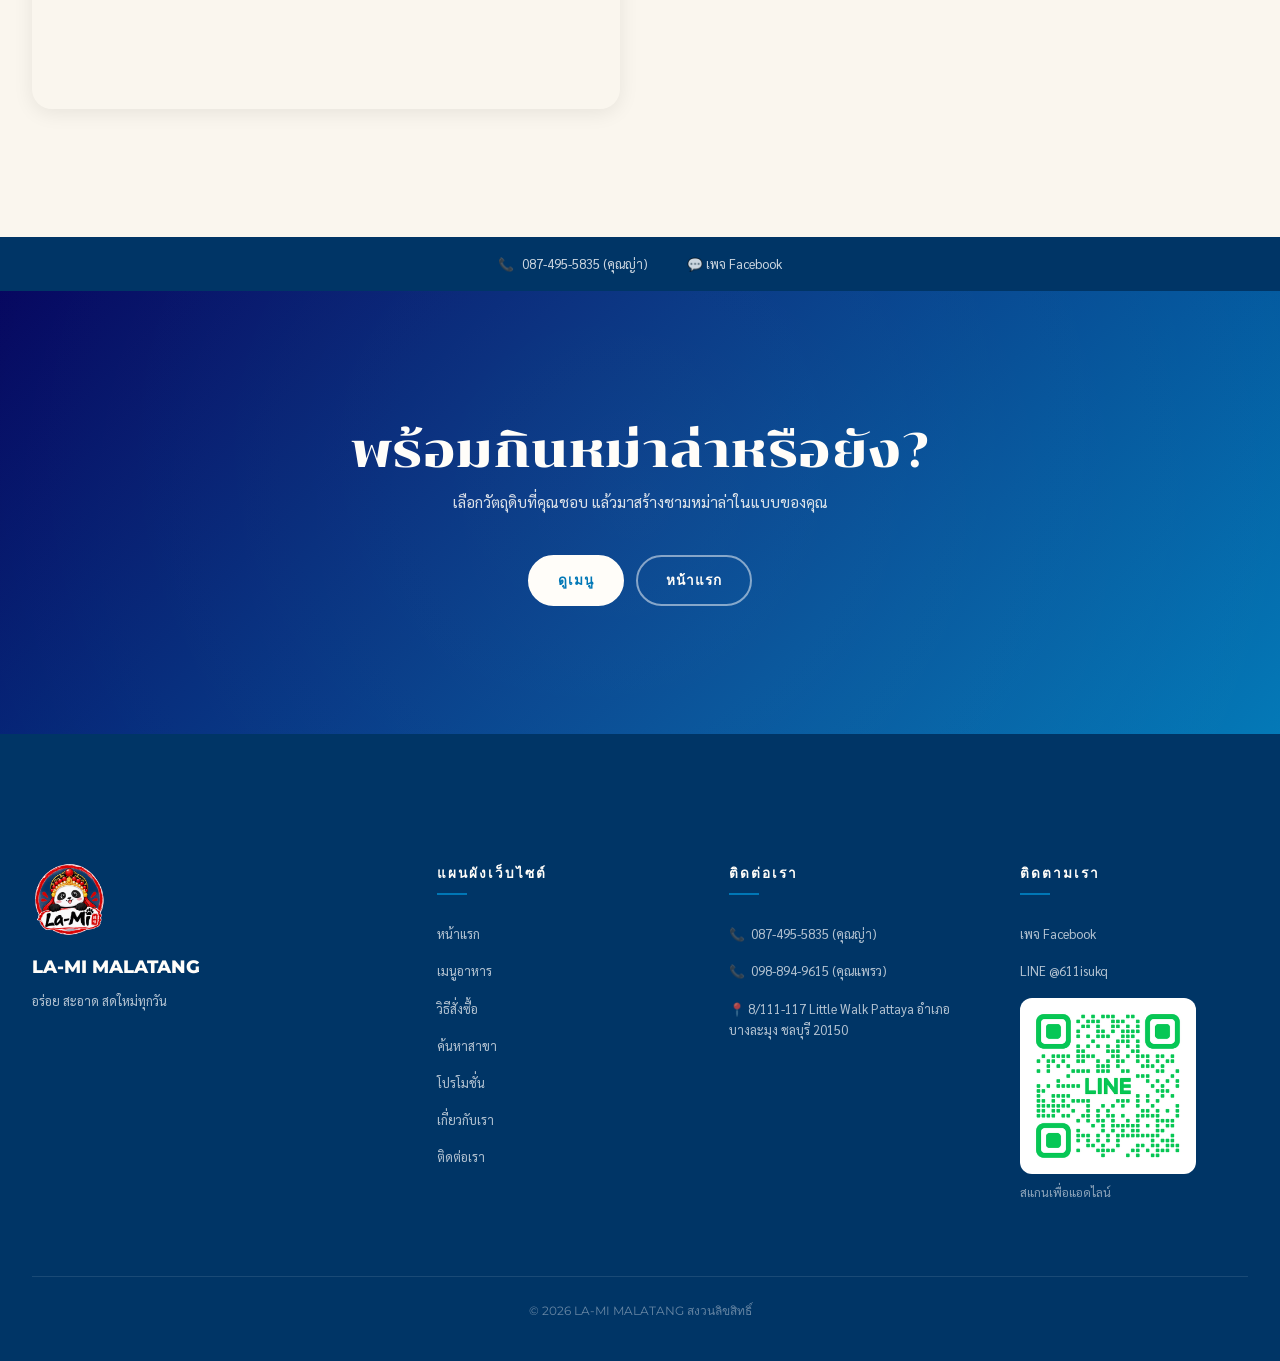
==== commit 86edbc04: "feat: give each branch its own Facebook page and list both numbers under Contact Ao Udom and Huai Ya" ====
--- a/branches/index.html
+++ b/branches/index.html
@@ -142,7 +142,7 @@
       ],
       "hasMap": "https://www.google.com/maps?cid=16844624302920910199",
       "sameAs": [
-        "https://www.facebook.com/profile.php?id=100093087823403",
+        "https://www.facebook.com/profile.php?id=61587425701919",
         "https://lin.ee/z2csSbv"
       ]
     }
@@ -244,6 +244,10 @@
                                 <div class="branch-card__info-icon">📞</div>
                                 <span><a href="tel:0874955835" style="color: inherit; text-decoration: none;" data-i18n="phone_main">087-495-5835 (คุณญ่า)</a></span>
                             </div>
+                            <div class="branch-card__info-row">
+                                <div class="branch-card__info-icon">💬</div>
+                                <span><a href="https://www.facebook.com/profile.php?id=100093087823403" target="_blank" rel="noopener" style="color: inherit; text-decoration: none;" data-i18n="footer_fb_page">เพจ Facebook</a></span>
+                            </div>
                         </div>
                         <div class="branch-card__hours">
                             <h4 data-i18n="hours_title">เวลาเปิด-ปิด</h4>
@@ -281,6 +285,10 @@
                                 <div class="branch-card__info-icon">📞</div>
                                 <span><a href="tel:0874955835" style="color: inherit; text-decoration: none;" data-i18n="phone_main">087-495-5835 (คุณญ่า)</a></span>
                             </div>
+                            <div class="branch-card__info-row">
+                                <div class="branch-card__info-icon">💬</div>
+                                <span><a href="https://www.facebook.com/profile.php?id=61587425701919" target="_blank" rel="noopener" style="color: inherit; text-decoration: none;" data-i18n="footer_fb_page">เพจ Facebook</a></span>
+                            </div>
                         </div>
                         <div class="branch-card__hours">
                             <h4 data-i18n="hours_title">เวลาเปิด-ปิด</h4>
@@ -317,6 +325,10 @@
                             <div class="branch-card__info-row">
                                 <div class="branch-card__info-icon">📞</div>
                                 <span><a href="tel:0988949615" style="color: inherit; text-decoration: none;" data-i18n="phone_huaiyai">098-894-9615 (คุณแพรว)</a></span>
+                            </div>
+                            <div class="branch-card__info-row">
+                                <div class="branch-card__info-icon">💬</div>
+                                <span><a href="https://www.facebook.com/profile.php?id=61594070054487" target="_blank" rel="noopener" style="color: inherit; text-decoration: none;" data-i18n="footer_fb_page">เพจ Facebook</a></span>
                             </div>
                         </div>
                         <div class="branch-card__hours" style="text-align: center; margin: 20px 0; padding: 20px; background-color: var(--clr-offwhite); border-radius: var(--radius-md);">
@@ -415,6 +427,7 @@
                     <h4 data-i18n="footer_contact">CONTACT</h4>
                     <ul>
                         <li><a href="tel:0874955835">📞 <span data-i18n="phone_main">087-495-5835 (คุณญ่า)</span></a></li>
+                        <li><a href="tel:0988949615">📞 <span data-i18n="phone_huaiyai">098-894-9615 (คุณแพรว)</span></a></li>
                         <li><a href="https://maps.google.com/?q=8/111-117+Little+Walk+Pattaya+Amphoe+Bang+Lamung+Thailand+Chon+Buri+20150" target="_blank" rel="noopener" data-i18n="footer_address">📍 8/111-117 Little Walk Pattaya อำเภอบางละมุง ชลบุรี 20150</a></li>
                     </ul>
                 </div>
@@ -436,7 +449,7 @@
         </div>
     </footer>
 
-    <script src="/assets/js/i18n.js?v=20260923b"></script>
+    <script src="/assets/js/i18n.js?v=20260923c"></script>
     <script src="/assets/js/app.js?v=20260923a"></script>
 </body>
 </html>
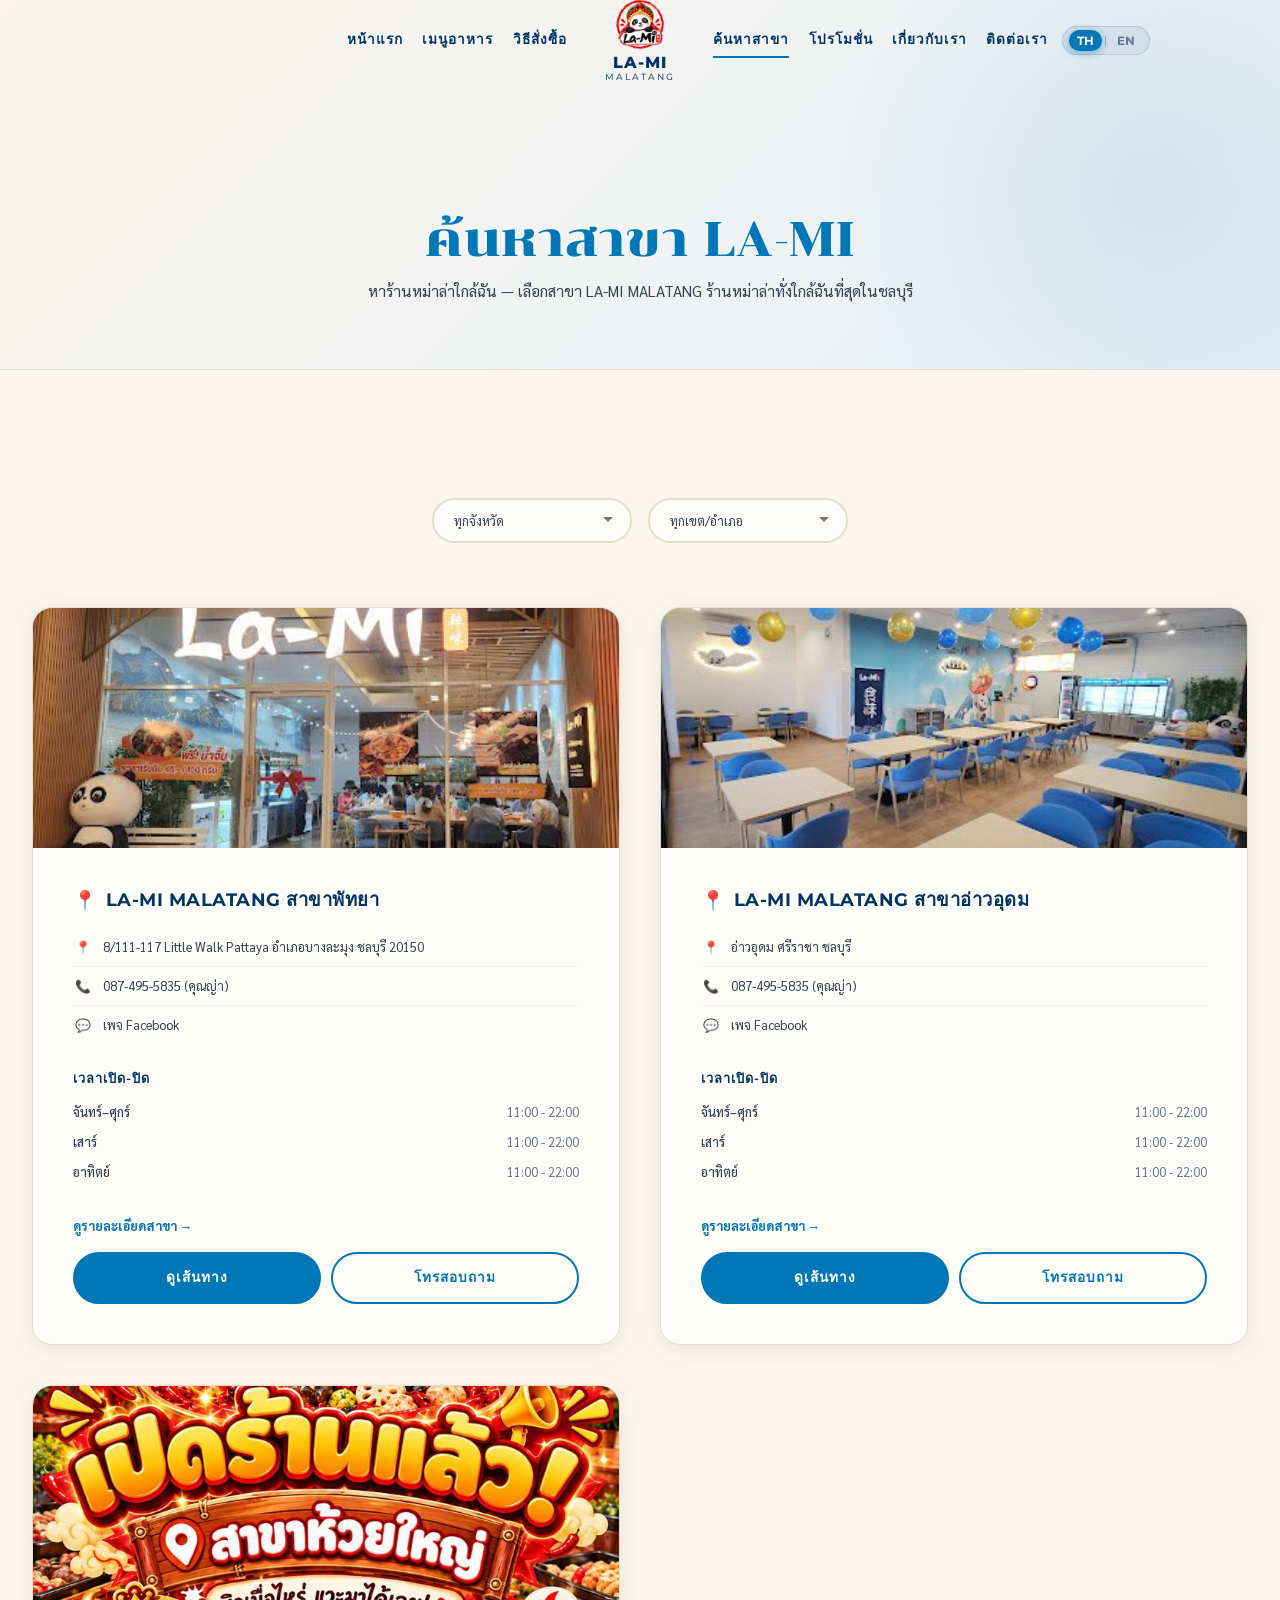
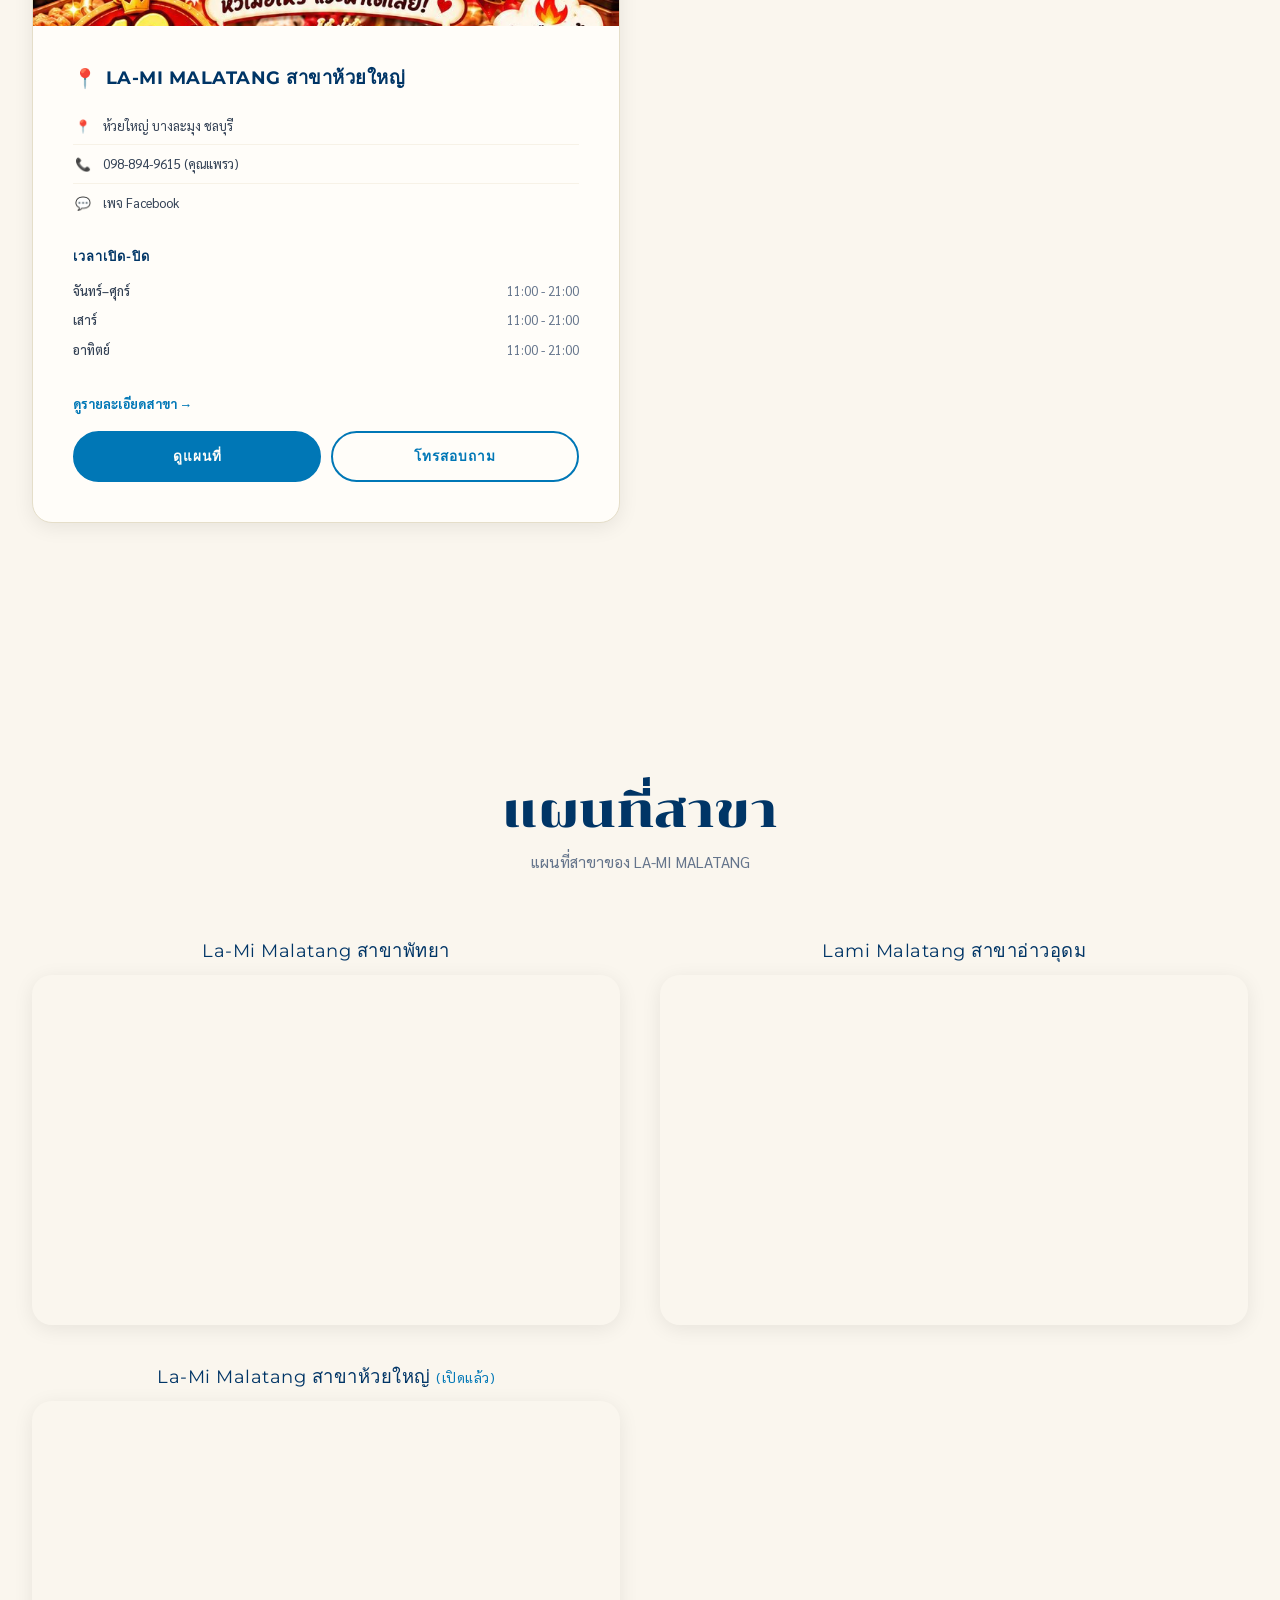
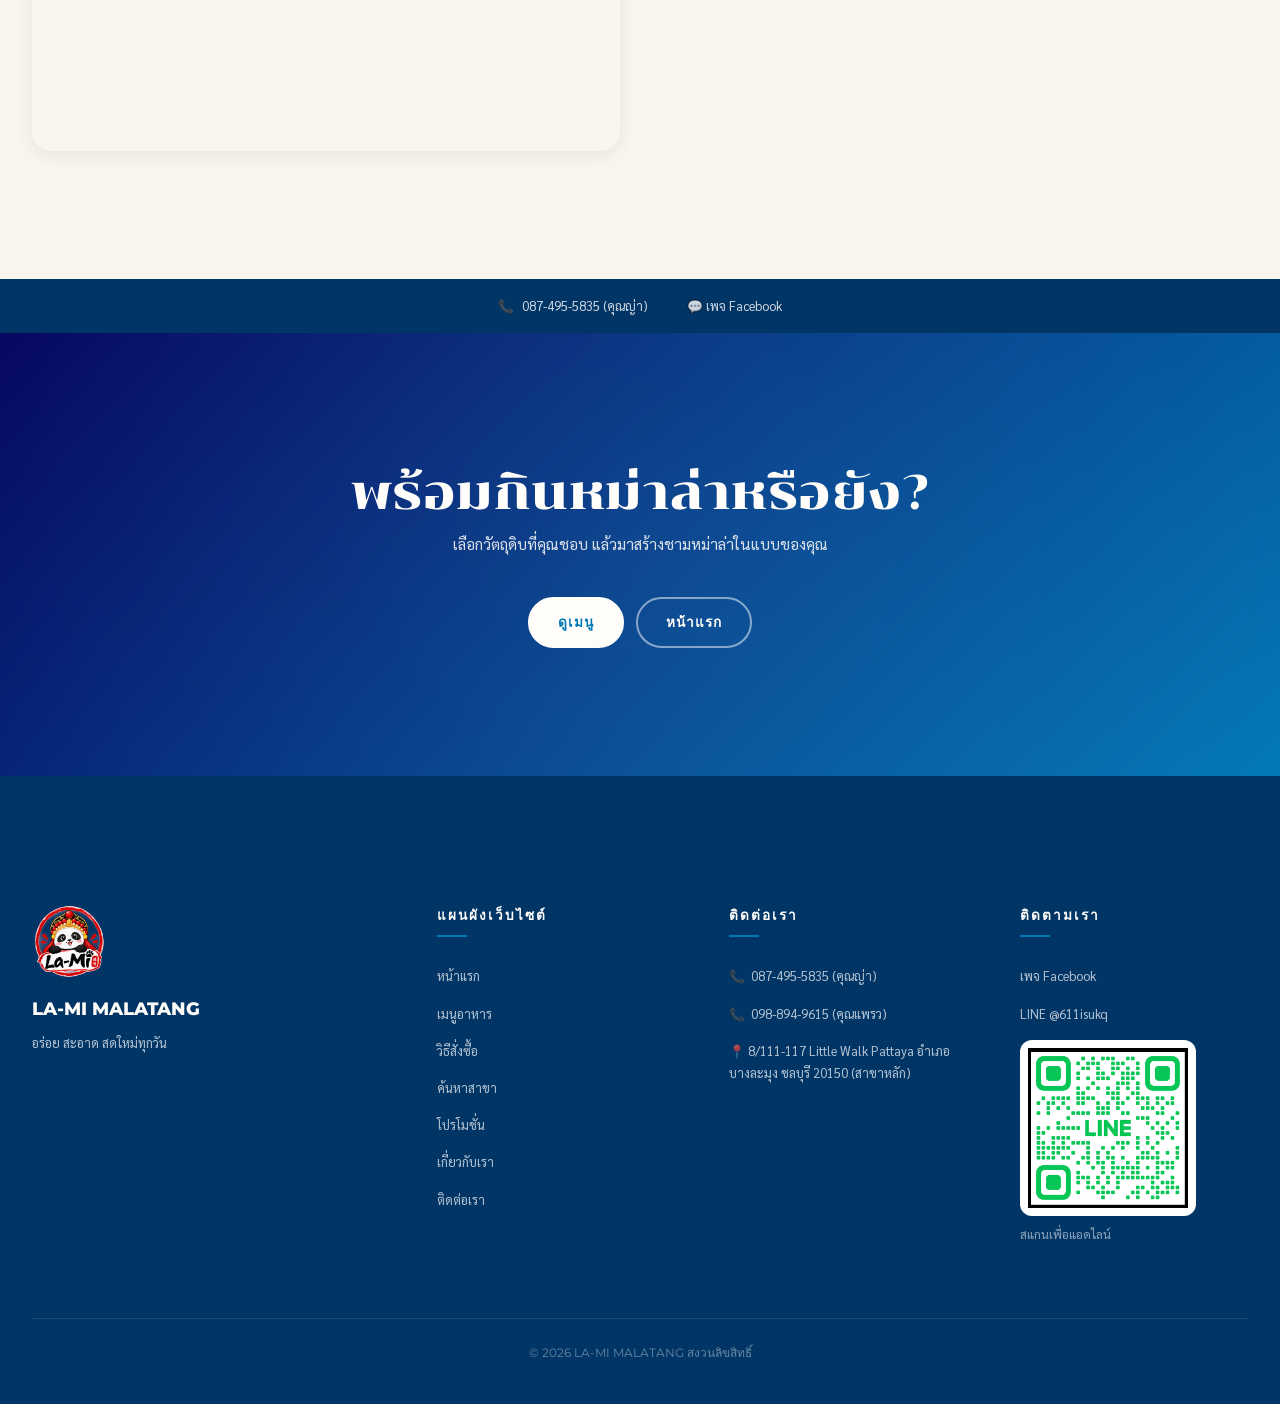
==== commit 4d49a298: "feat: announce Huai Yai as open and add the new customer promotion page - Huai Yai is now open: bran" ====
--- a/branches/index.html
+++ b/branches/index.html
@@ -3,14 +3,14 @@
 <head>
     <meta charset="UTF-8">
     <meta name="viewport" content="width=device-width, initial-scale=1.0">
-    <meta name="description" content="หาร้านหม่าล่าทั่งใกล้ฉัน — สาขา LA-MI MALATANG ร้านหม่าล่าทั่ง DIY สาขาพัทยา (Little Walk บางละมุง) สาขาอ่าวอุดม ศรีราชา และสาขาห้วยใหญ่ ชลบุรี ดูที่อยู่ เวลาเปิด-ปิด เบอร์โทร และเส้นทางนำทาง Google Maps">
-    <title data-i18n="doc_title_branches">สาขาพัทยา อ่าวอุดม ห้วยใหญ่ ชลบุรี | LA-MI MALATANG ร้านหม่าล่าทั่ง DIY</title>
+    <meta name="description" content="หาร้านหม่าล่าทั่งใกล้ฉัน — สาขา LA-MI MALATANG ร้านหม่าล่าทั่ง สาขาพัทยา (Little Walk บางละมุง) สาขาอ่าวอุดม ศรีราชา และสาขาห้วยใหญ่ ชลบุรี ดูที่อยู่ เวลาเปิด-ปิด เบอร์โทร และเส้นทางนำทาง Google Maps">
+    <title data-i18n="doc_title_branches">สาขาพัทยา อ่าวอุดม ห้วยใหญ่ ชลบุรี | LA-MI MALATANG ร้านหม่าล่าทั่ง</title>
     <link rel="icon" href="/favicon.ico" sizes="any">
     <link rel="icon" type="image/png" sizes="48x48" href="/assets/images/favicon-48.png">
     <link rel="icon" type="image/png" sizes="96x96" href="/assets/images/favicon-96.png">
     <link rel="icon" type="image/png" sizes="192x192" href="/assets/images/icon-192.png">
     <link rel="apple-touch-icon" sizes="180x180" href="/assets/images/apple-touch-icon.png">
-    <link rel="stylesheet" href="/assets/css/styles.css?v=20260923a">
+    <link rel="stylesheet" href="/assets/css/styles.css?v=20261006c">
     <link rel="canonical" href="https://www.la-mi-malatang.com/branches">
     <meta name="robots" content="index, follow, max-image-preview:large">
     <meta name="theme-color" content="#0077B6">
@@ -21,13 +21,13 @@
     <meta property="og:locale" content="th_TH">
     <meta property="og:locale:alternate" content="en_US">
     <meta property="og:url" content="https://www.la-mi-malatang.com/branches">
-    <meta property="og:title" content="สาขาพัทยา อ่าวอุดม ห้วยใหญ่ ชลบุรี | LA-MI MALATANG ร้านหม่าล่าทั่ง DIY">
-    <meta property="og:description" content="หาร้านหม่าล่าทั่งใกล้ฉัน — สาขา LA-MI MALATANG ร้านหม่าล่าทั่ง DIY สาขาพัทยา (Little Walk บางละมุง) สาขาอ่าวอุดม ศรีราชา และสาขาห้วยใหญ่ ชลบุรี ดูที่อยู่ เวลาเปิด-ปิด เบอร์โทร และเส้นทางนำทาง Google Maps">
+    <meta property="og:title" content="สาขาพัทยา อ่าวอุดม ห้วยใหญ่ ชลบุรี | LA-MI MALATANG ร้านหม่าล่าทั่ง">
+    <meta property="og:description" content="หาร้านหม่าล่าทั่งใกล้ฉัน — สาขา LA-MI MALATANG ร้านหม่าล่าทั่ง สาขาพัทยา (Little Walk บางละมุง) สาขาอ่าวอุดม ศรีราชา และสาขาห้วยใหญ่ ชลบุรี ดูที่อยู่ เวลาเปิด-ปิด เบอร์โทร และเส้นทางนำทาง Google Maps">
     <meta property="og:image" content="https://www.la-mi-malatang.com/assets/images/branches/branch_pattaya.jpg">
     <meta property="og:image:alt" content="LA-MI MALATANG หม่าล่าทั่ง">
     <meta name="twitter:card" content="summary_large_image">
-    <meta name="twitter:title" content="สาขาพัทยา อ่าวอุดม ห้วยใหญ่ ชลบุรี | LA-MI MALATANG ร้านหม่าล่าทั่ง DIY">
-    <meta name="twitter:description" content="หาร้านหม่าล่าทั่งใกล้ฉัน — สาขา LA-MI MALATANG ร้านหม่าล่าทั่ง DIY สาขาพัทยา (Little Walk บางละมุง) สาขาอ่าวอุดม ศรีราชา และสาขาห้วยใหญ่ ชลบุรี ดูที่อยู่ เวลาเปิด-ปิด เบอร์โทร และเส้นทางนำทาง Google Maps">
+    <meta name="twitter:title" content="สาขาพัทยา อ่าวอุดม ห้วยใหญ่ ชลบุรี | LA-MI MALATANG ร้านหม่าล่าทั่ง">
+    <meta name="twitter:description" content="หาร้านหม่าล่าทั่งใกล้ฉัน — สาขา LA-MI MALATANG ร้านหม่าล่าทั่ง สาขาพัทยา (Little Walk บางละมุง) สาขาอ่าวอุดม ศรีราชา และสาขาห้วยใหญ่ ชลบุรี ดูที่อยู่ เวลาเปิด-ปิด เบอร์โทร และเส้นทางนำทาง Google Maps">
     <meta name="twitter:image" content="https://www.la-mi-malatang.com/assets/images/branches/branch_pattaya.jpg">
 
     <style>
@@ -313,7 +313,7 @@
                 <!-- BRANCH 3 -->
                 <div class="branch-card" data-province="chonburi" data-district="banglamung">
                     <div class="branch-card__img">
-                        <img src="/assets/images/branches/branch_huaiyai_opening.jpg" alt="LA-MI MALATANG สาขาห้วยใหญ่ เปิด 1 ตุลาคมนี้" width="1000" height="1000" loading="lazy">
+                        <img src="/assets/images/promo/huaiyai_now_open.jpg" alt="LA-MI MALATANG สาขาห้วยใหญ่ เปิดแล้ว" width="800" height="1200" loading="lazy">
                     </div>
                     <div class="branch-card__body">
                         <h3 class="branch-card__name"><a href="/branches/huai-yai" data-i18n="branch_huaiyai_name">LA-MI MALATANG HUAI YAI</a></h3>
@@ -331,8 +331,17 @@
                                 <span><a href="https://www.facebook.com/profile.php?id=61594070054487" target="_blank" rel="noopener" style="color: inherit; text-decoration: none;" data-i18n="footer_fb_page">เพจ Facebook</a></span>
                             </div>
                         </div>
-                        <div class="branch-card__hours" style="text-align: center; margin: 20px 0; padding: 20px; background-color: var(--clr-offwhite); border-radius: var(--radius-md);">
-                            <h4 style="color: var(--clr-primary); font-size: 1.5rem; margin: 0;" data-i18n="opening_oct1">เปิด 1 ตุลาคมนี้</h4>
+                        <div class="branch-card__hours">
+                            <h4 data-i18n="hours_title">เวลาเปิด-ปิด</h4>
+                            <div class="branch-card__hours-row">
+                                <span data-i18n="days_mon_fri">จันทร์–ศุกร์</span><span>11:00 - 21:00</span>
+                            </div>
+                            <div class="branch-card__hours-row">
+                                <span data-i18n="days_sat">เสาร์</span><span>11:00 - 21:00</span>
+                            </div>
+                            <div class="branch-card__hours-row">
+                                <span data-i18n="days_sun">อาทิตย์</span><span>11:00 - 21:00</span>
+                            </div>
                         </div>
                         <a href="/branches/huai-yai" class="branch-card__more" data-i18n="br_more">ดูรายละเอียดสาขา &rarr;</a>
                         <div class="branch-card__actions">
@@ -372,7 +381,7 @@
 
                 <!-- Huai Yai Map (Coming Soon) -->
                 <div class="map-item">
-                    <h3 style="font-family: var(--ff-en); font-size: 1.15rem; margin-bottom: 12px; text-align: center; color: var(--clr-charcoal);"><span data-i18n="map_huaiyai">La-Mi Malatang สาขาห้วยใหญ่</span> <span style="font-family: var(--ff-thai); font-size: 0.85rem; color: var(--clr-primary);" data-i18n="opening_oct1_badge">(เปิด 1 ต.ค. นี้)</span></h3>
+                    <h3 style="font-family: var(--ff-en); font-size: 1.15rem; margin-bottom: 12px; text-align: center; color: var(--clr-charcoal);"><span data-i18n="map_huaiyai">La-Mi Malatang สาขาห้วยใหญ่</span> <span style="font-family: var(--ff-thai); font-size: 0.85rem; color: var(--clr-primary);" data-i18n="huaiyai_status_badge">(เปิดแล้ว)</span></h3>
                     <div class="map-container" style="border-radius: var(--radius-lg); overflow: hidden; box-shadow: var(--shadow-md);">
                         <iframe src="https://www.google.com/maps/embed?pb=!1m18!1m12!1m3!1d243.1097197304431!2d100.92014814571972!3d12.859061314699845!2m3!1f0!2f0!3f0!3m2!1i1024!2i768!4f13.1!3m3!1m2!1s0x310295006667e713%3A0xa583c29fed1c5e8d!2zTGEtbWkgTWFsYXRhbmcg4Liq4Liy4LiC4Liy4Lir4LmJ4Lin4Lii4LmD4Lir4LiN4LmI!5e0!3m2!1sth!2sth!4v1788965119861!5m2!1sth!2sth" width="100%" height="350" style="border:0; display: block;" allowfullscreen="" loading="lazy" referrerpolicy="strict-origin-when-cross-origin"></iframe>
                     </div>
@@ -428,7 +437,7 @@
                     <ul>
                         <li><a href="tel:0874955835">📞 <span data-i18n="phone_main">087-495-5835 (คุณญ่า)</span></a></li>
                         <li><a href="tel:0988949615">📞 <span data-i18n="phone_huaiyai">098-894-9615 (คุณแพรว)</span></a></li>
-                        <li><a href="https://maps.google.com/?q=8/111-117+Little+Walk+Pattaya+Amphoe+Bang+Lamung+Thailand+Chon+Buri+20150" target="_blank" rel="noopener" data-i18n="footer_address">📍 8/111-117 Little Walk Pattaya อำเภอบางละมุง ชลบุรี 20150</a></li>
+                        <li><a href="https://maps.google.com/?q=8/111-117+Little+Walk+Pattaya+Amphoe+Bang+Lamung+Thailand+Chon+Buri+20150" target="_blank" rel="noopener" data-i18n="footer_address">📍 8/111-117 Little Walk Pattaya อำเภอบางละมุง ชลบุรี 20150 (สาขาหลัก)</a></li>
                     </ul>
                 </div>
                 <div class="footer__col">
@@ -449,7 +458,7 @@
         </div>
     </footer>
 
-    <script src="/assets/js/i18n.js?v=20260923c"></script>
+    <script src="/assets/js/i18n.js?v=20261006f"></script>
     <script src="/assets/js/app.js?v=20260923a"></script>
 </body>
 </html>
--- a/assets/css/styles.css
+++ b/assets/css/styles.css
@@ -668,8 +668,9 @@
 }
 .hero__contact {
     display: flex;
-    align-items: center;
-    gap: var(--space-md);
+    flex-wrap: wrap;
+    align-items: center;
+    gap: 8px var(--space-md);
     animation: fadeInUp 0.6s var(--ease) 1.2s both;
 }
 .hero__contact a {
@@ -1427,7 +1428,7 @@
     color: var(--clr-body);
 }
 .branch-copy__facts li::before {
-    content: '¹3';
+    content: '✓';
     position: absolute;
     left: 0;
     color: var(--clr-primary);
@@ -1609,6 +1610,13 @@
     position: absolute;
     top: 12px;
     left: 12px;
+    z-index: 2;
+}
+/* Solid so the label reads over busy poster images */
+.promo-card__badge.badge--primary {
+    background: var(--clr-primary);
+    color: var(--clr-white);
+    border-color: var(--clr-primary);
 }
 .promo-card__body {
     padding: var(--space-md);
@@ -1633,6 +1641,15 @@
     margin-bottom: var(--space-sm);
     line-height: 1.6;
 }
+/* News cards carry square/tall posters — show them square, anchored to the top */
+.news-card .promo-card__img {
+    height: auto;
+    aspect-ratio: 1 / 1;
+}
+.news-card .promo-card__img img {
+    object-position: top;
+}
+
 /* ---------- REAL REVIEW CARDS (10 IMAGES) ---------- */
 .real-review-grid {
     display: grid;
@@ -2350,3 +2367,30 @@
 
 /* No-scroll class for body when mobile menu is open */
 body.no-scroll { overflow: hidden; }
+
+/* ---------- PROMOTION DETAIL PAGE ---------- */
+.promo-detail__welcome {
+    display: block;
+    width: min(520px, 100%);
+    height: auto;
+    margin: var(--space-lg) auto 0;
+}
+/* Posters keep their full shape instead of the branch 4:3 crop */
+.promo-detail .branch-detail__media img {
+    aspect-ratio: auto;
+    object-fit: contain;
+    max-width: 480px;
+    margin: 0 auto;
+    display: block;
+}
+.promo-detail .branch-detail__info > h2 {
+    margin-bottom: var(--space-sm);
+}
+/* White-background artwork blends into the tinted page hero */
+.promo-detail__welcome { mix-blend-mode: multiply; }
+
+/* News lists: fixed-width cards, centred when there are only one or two */
+.promo-grid[data-news-list] {
+    grid-template-columns: repeat(auto-fit, minmax(min(300px, 100%), 380px));
+    justify-content: center;
+}
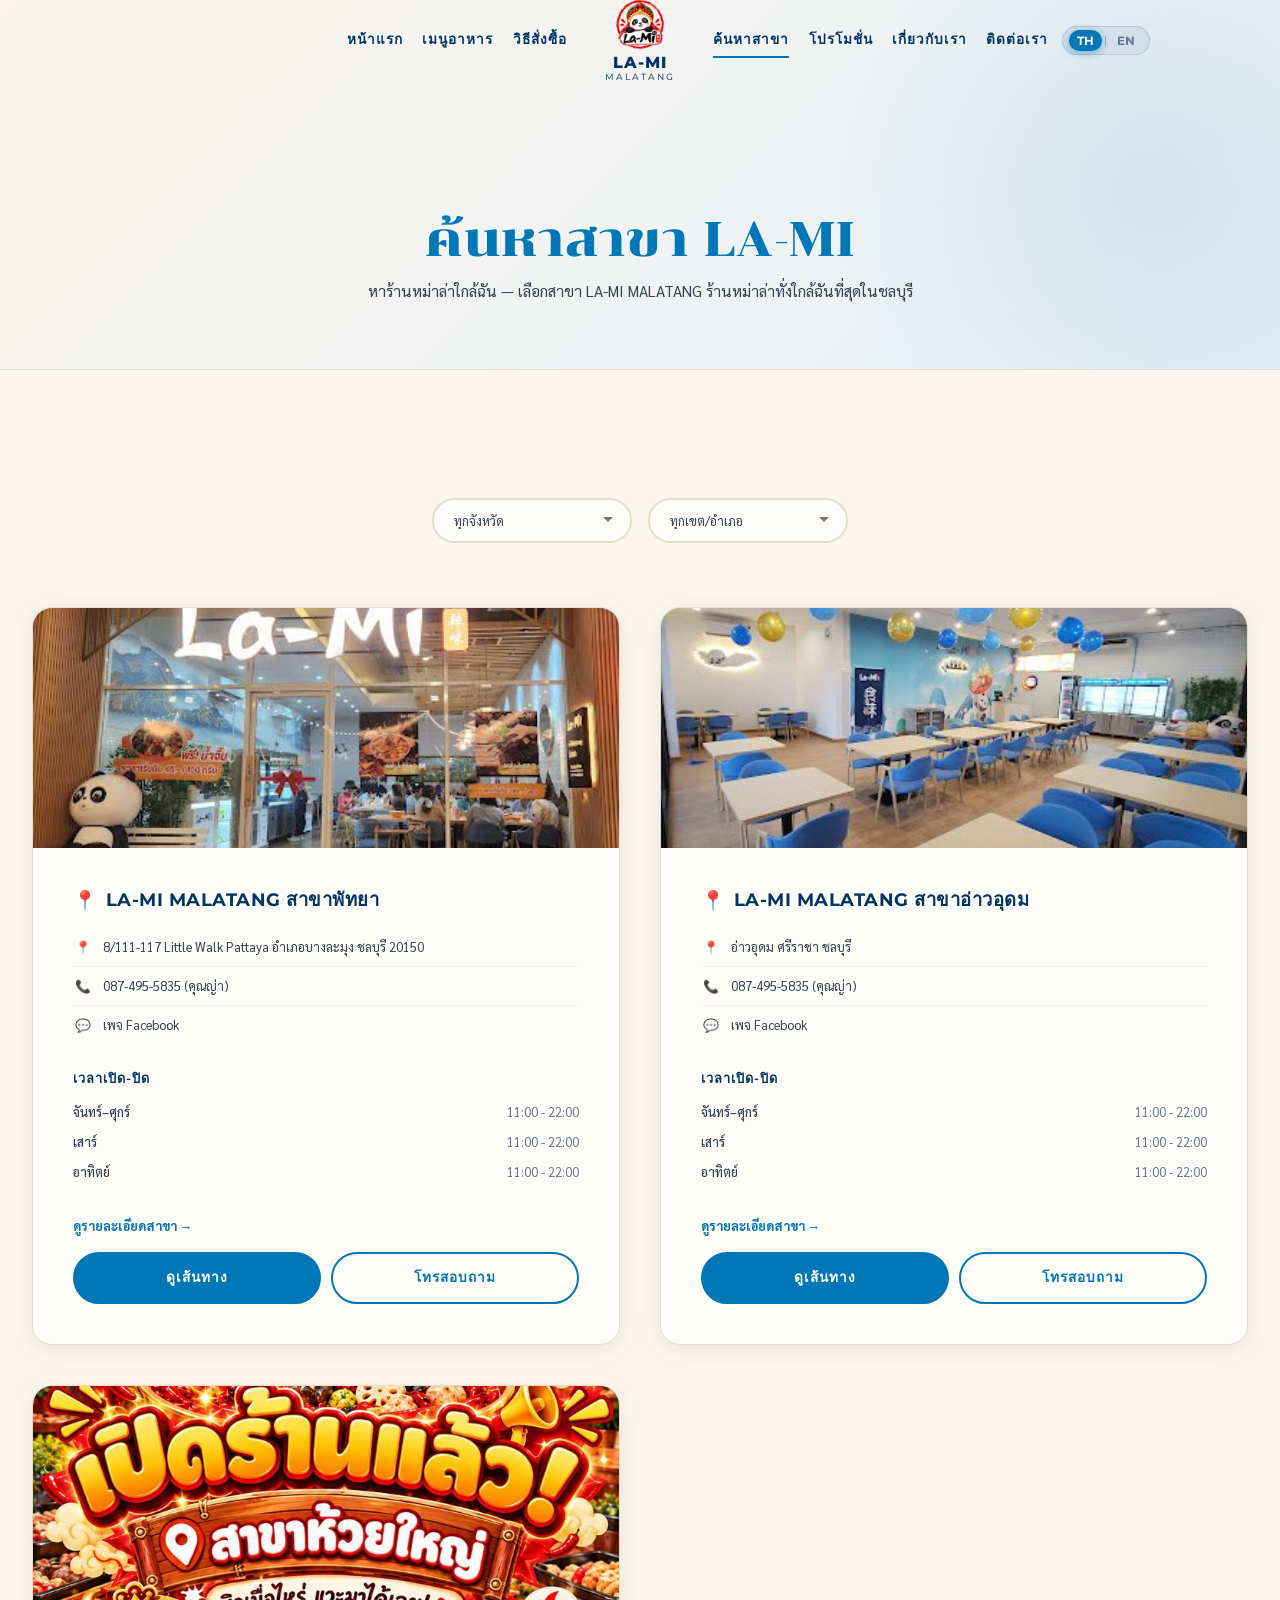
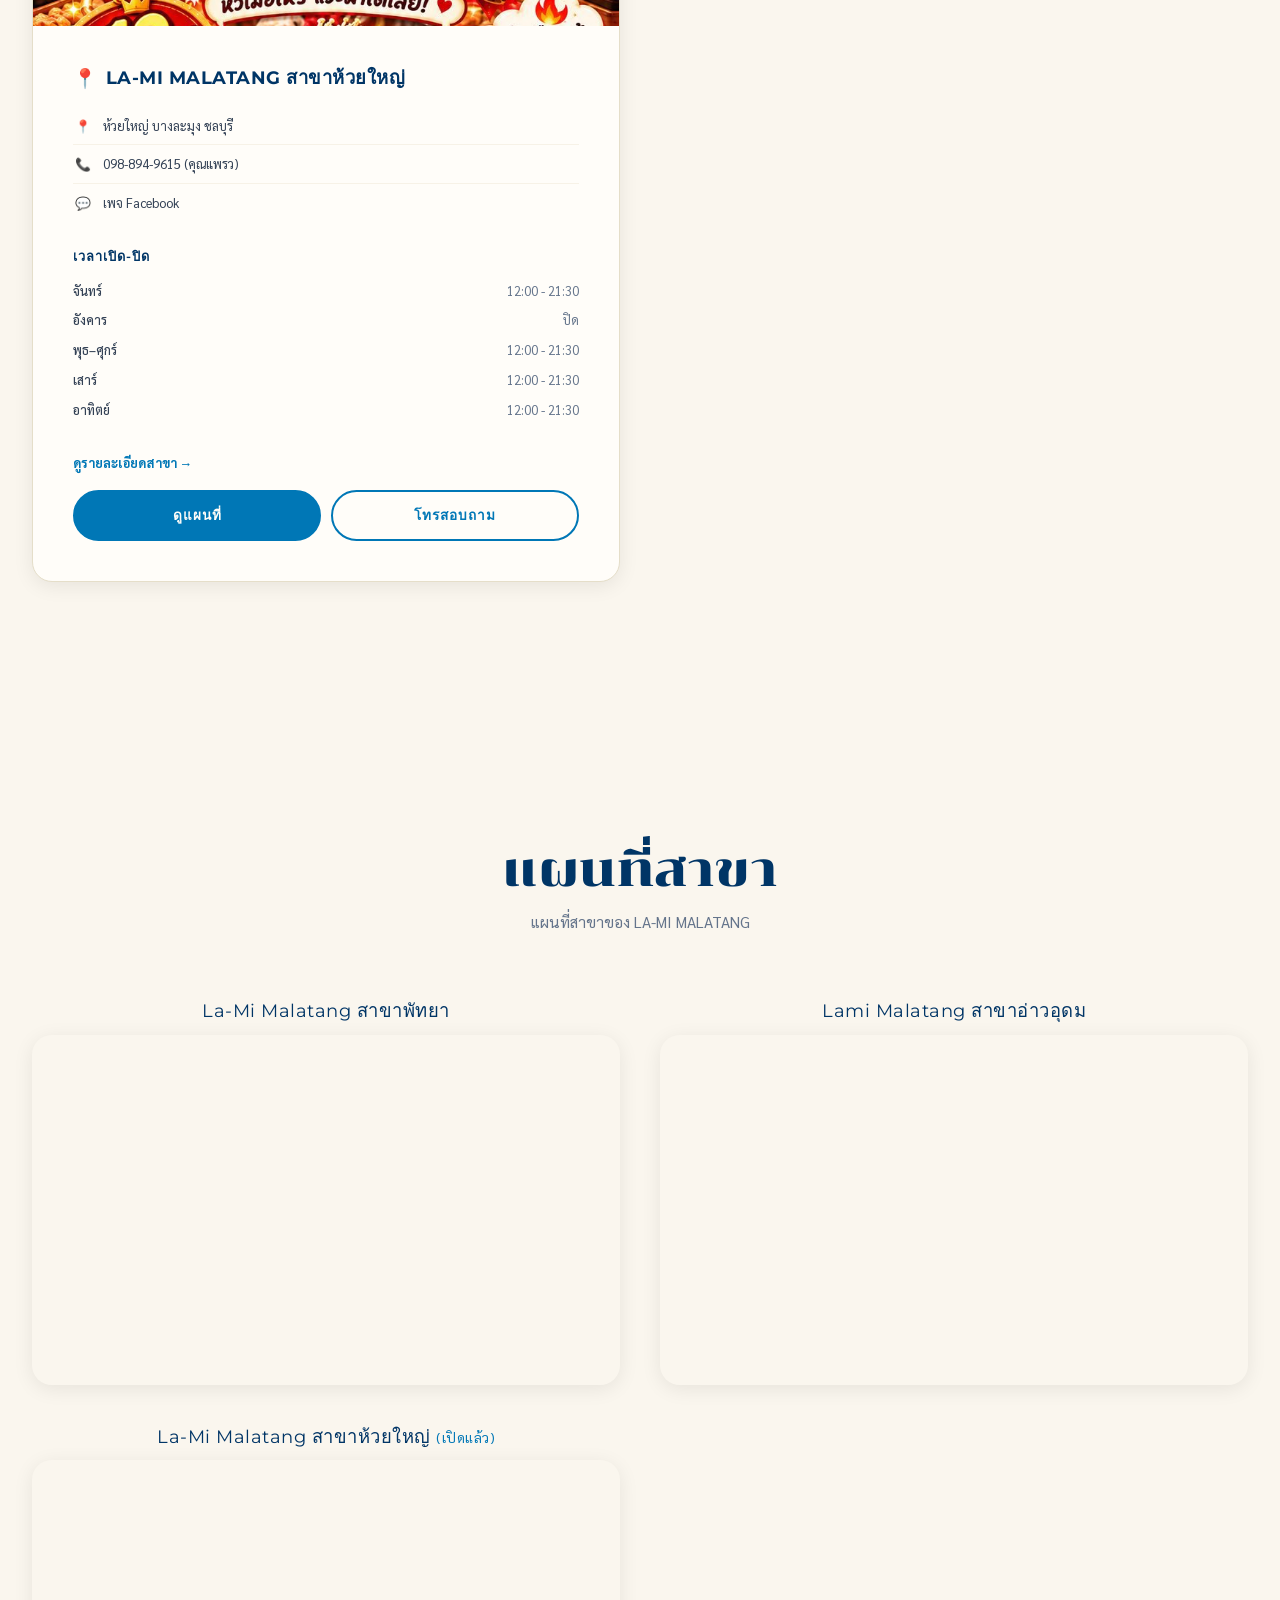
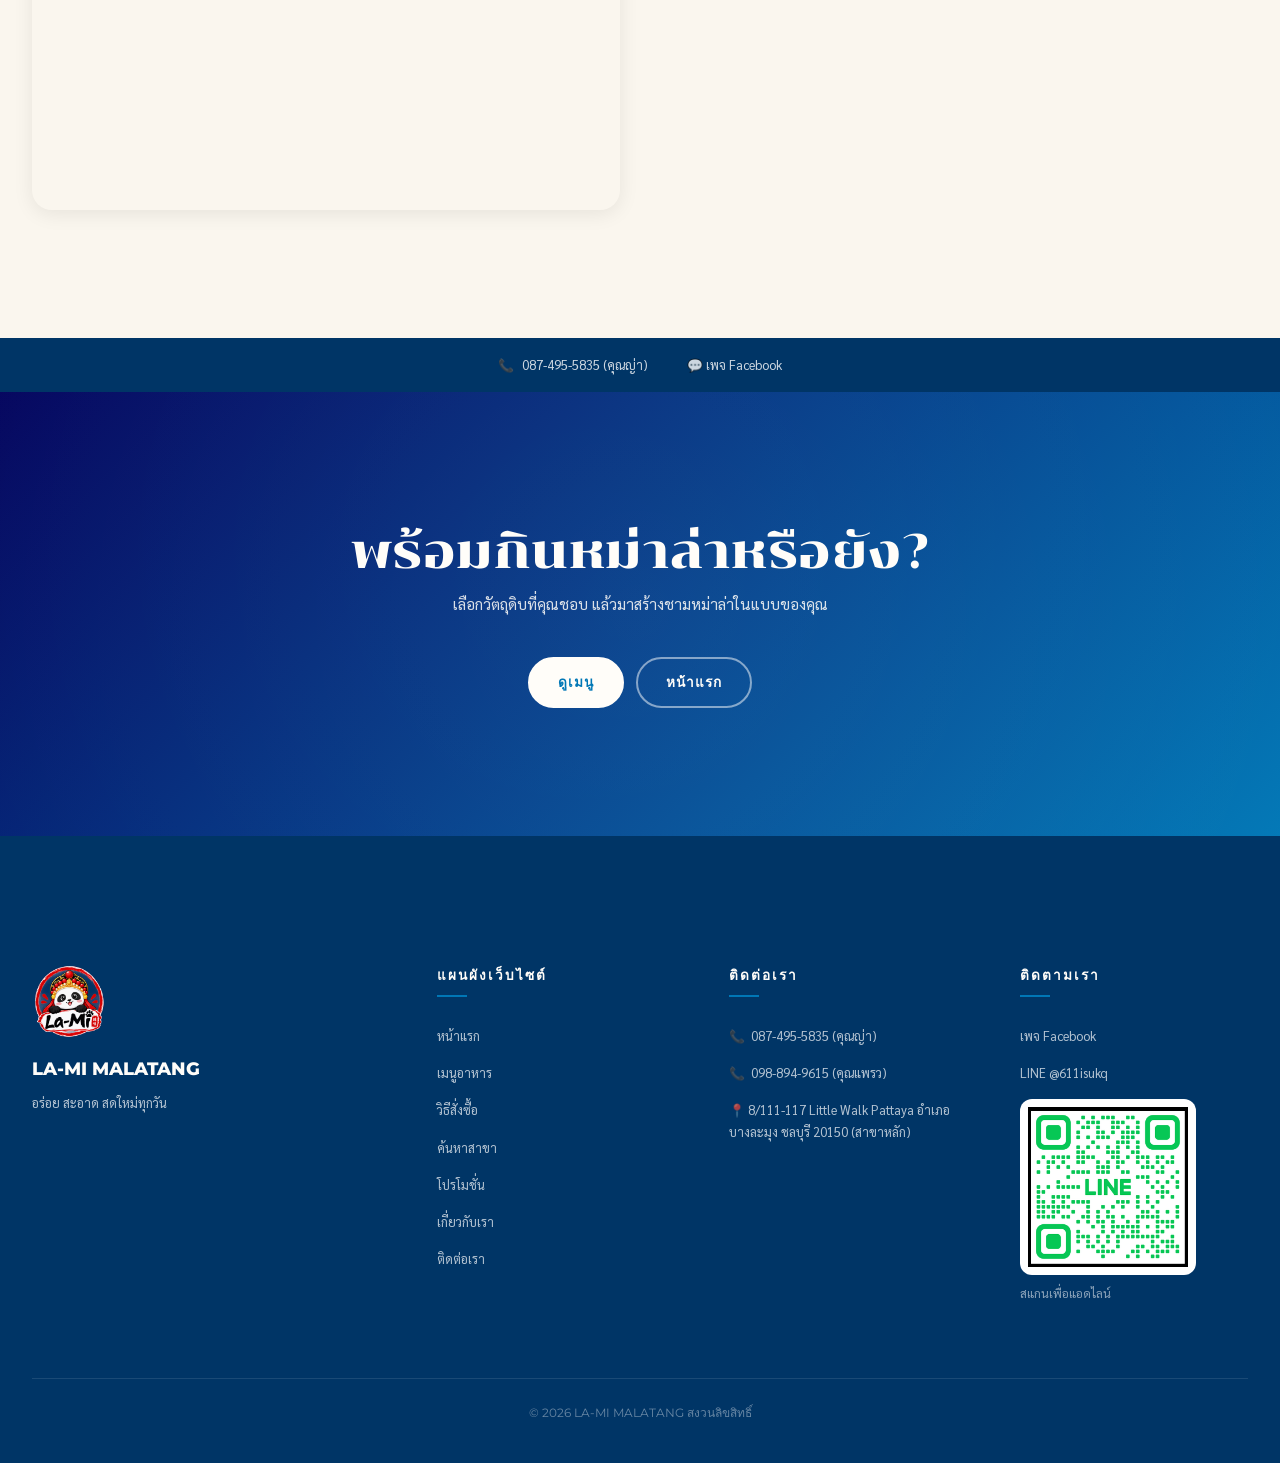
==== commit e47cdc94: "Update Huai Yai hours and remove expired promotion" ====
--- a/branches/index.html
+++ b/branches/index.html
@@ -334,13 +334,19 @@
                         <div class="branch-card__hours">
                             <h4 data-i18n="hours_title">เวลาเปิด-ปิด</h4>
                             <div class="branch-card__hours-row">
-                                <span data-i18n="days_mon_fri">จันทร์–ศุกร์</span><span>11:00 - 21:00</span>
-                            </div>
-                            <div class="branch-card__hours-row">
-                                <span data-i18n="days_sat">เสาร์</span><span>11:00 - 21:00</span>
-                            </div>
-                            <div class="branch-card__hours-row">
-                                <span data-i18n="days_sun">อาทิตย์</span><span>11:00 - 21:00</span>
+                                <span data-i18n="days_mon">จันทร์</span><span>12:00 - 21:30</span>
+                            </div>
+                            <div class="branch-card__hours-row">
+                                <span data-i18n="days_tue">อังคาร</span><span data-i18n="closed">ปิด</span>
+                            </div>
+                            <div class="branch-card__hours-row">
+                                <span data-i18n="days_wed_fri">พุธ–ศุกร์</span><span>12:00 - 21:30</span>
+                            </div>
+                            <div class="branch-card__hours-row">
+                                <span data-i18n="days_sat">เสาร์</span><span>12:00 - 21:30</span>
+                            </div>
+                            <div class="branch-card__hours-row">
+                                <span data-i18n="days_sun">อาทิตย์</span><span>12:00 - 21:30</span>
                             </div>
                         </div>
                         <a href="/branches/huai-yai" class="branch-card__more" data-i18n="br_more">ดูรายละเอียดสาขา &rarr;</a>
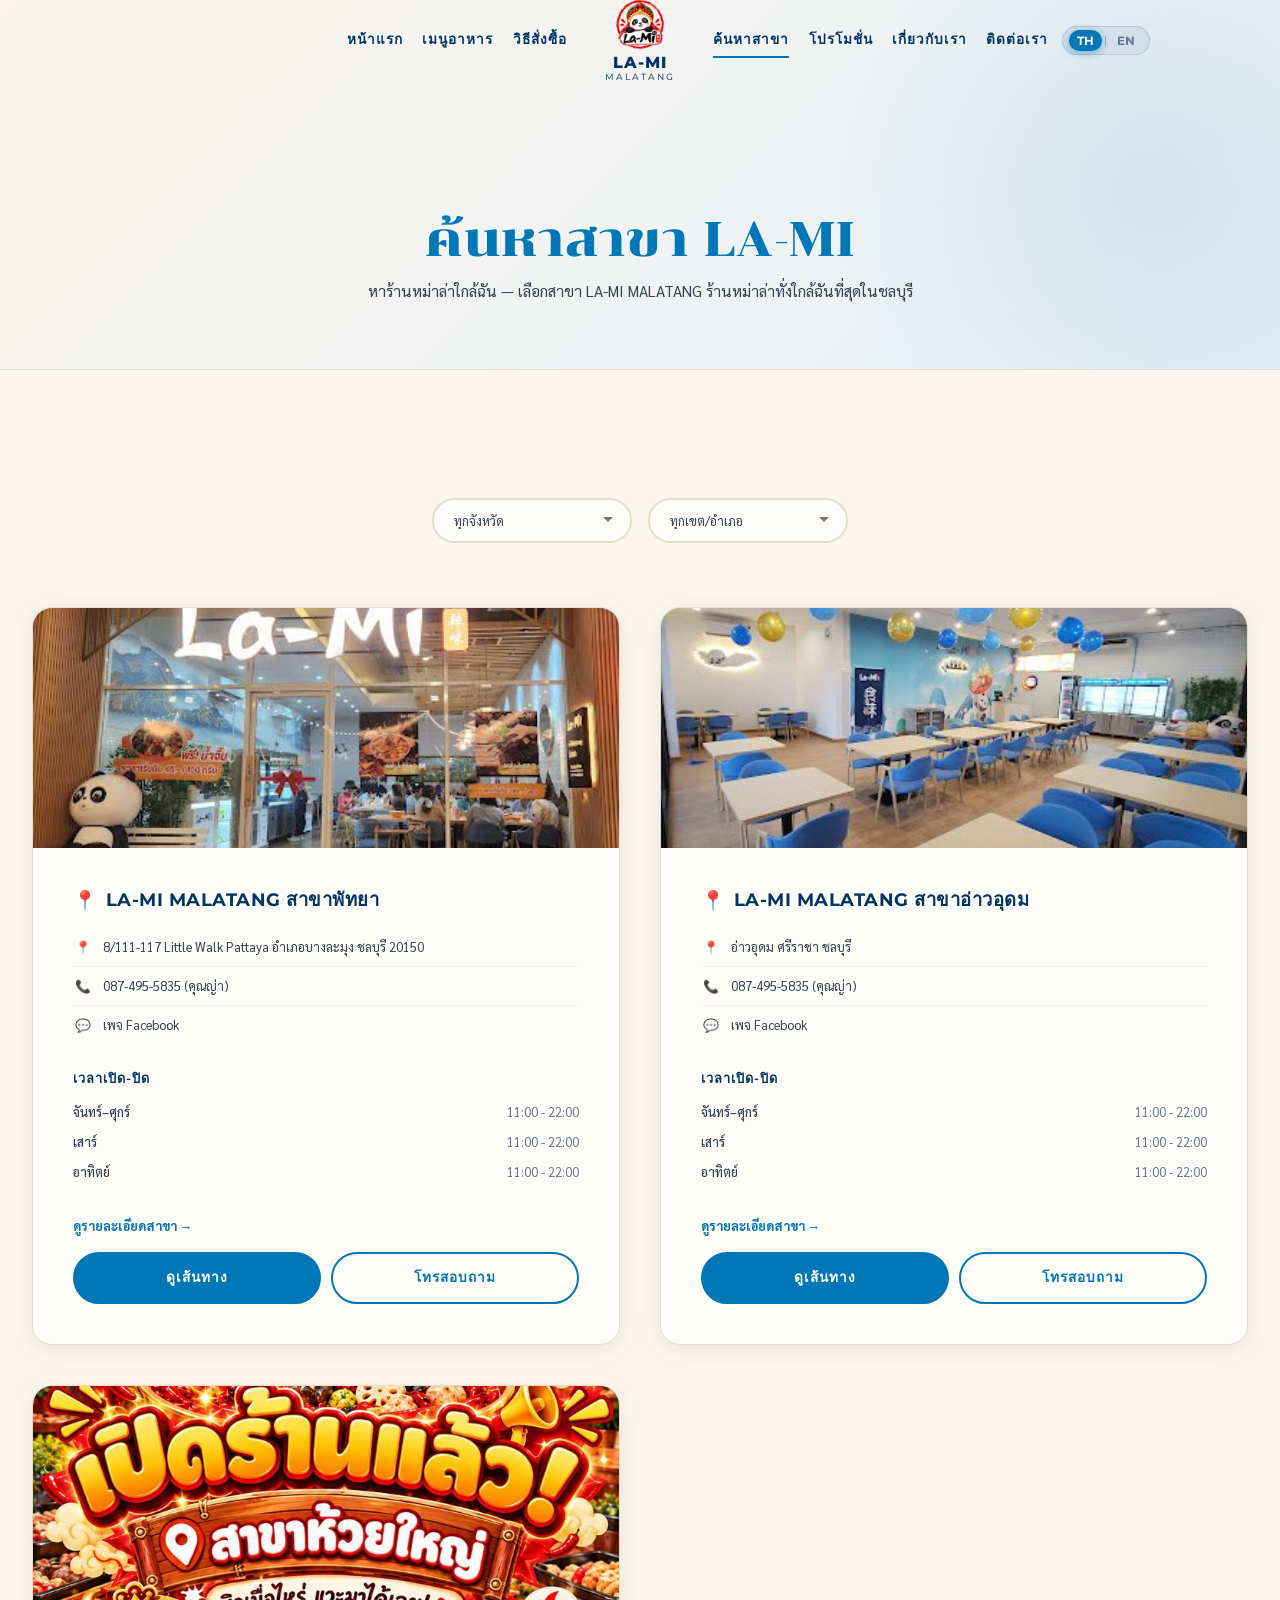
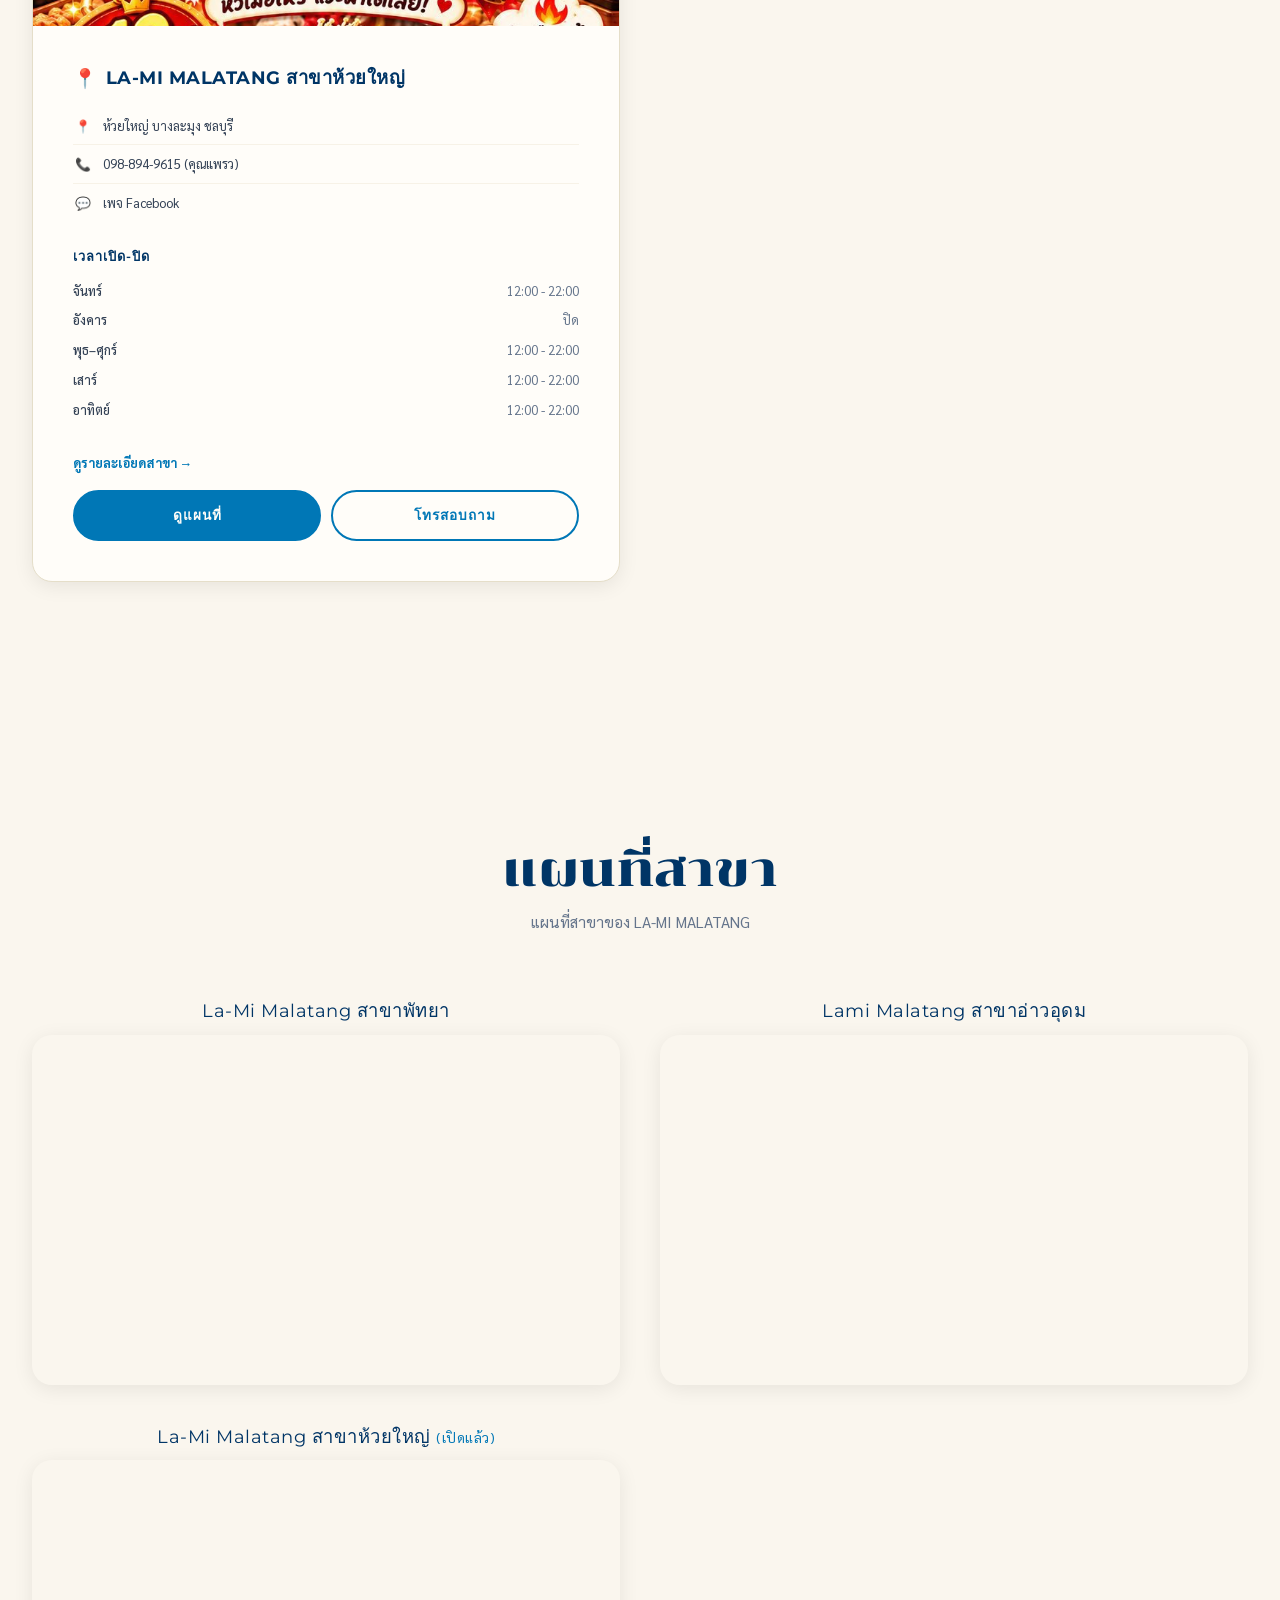
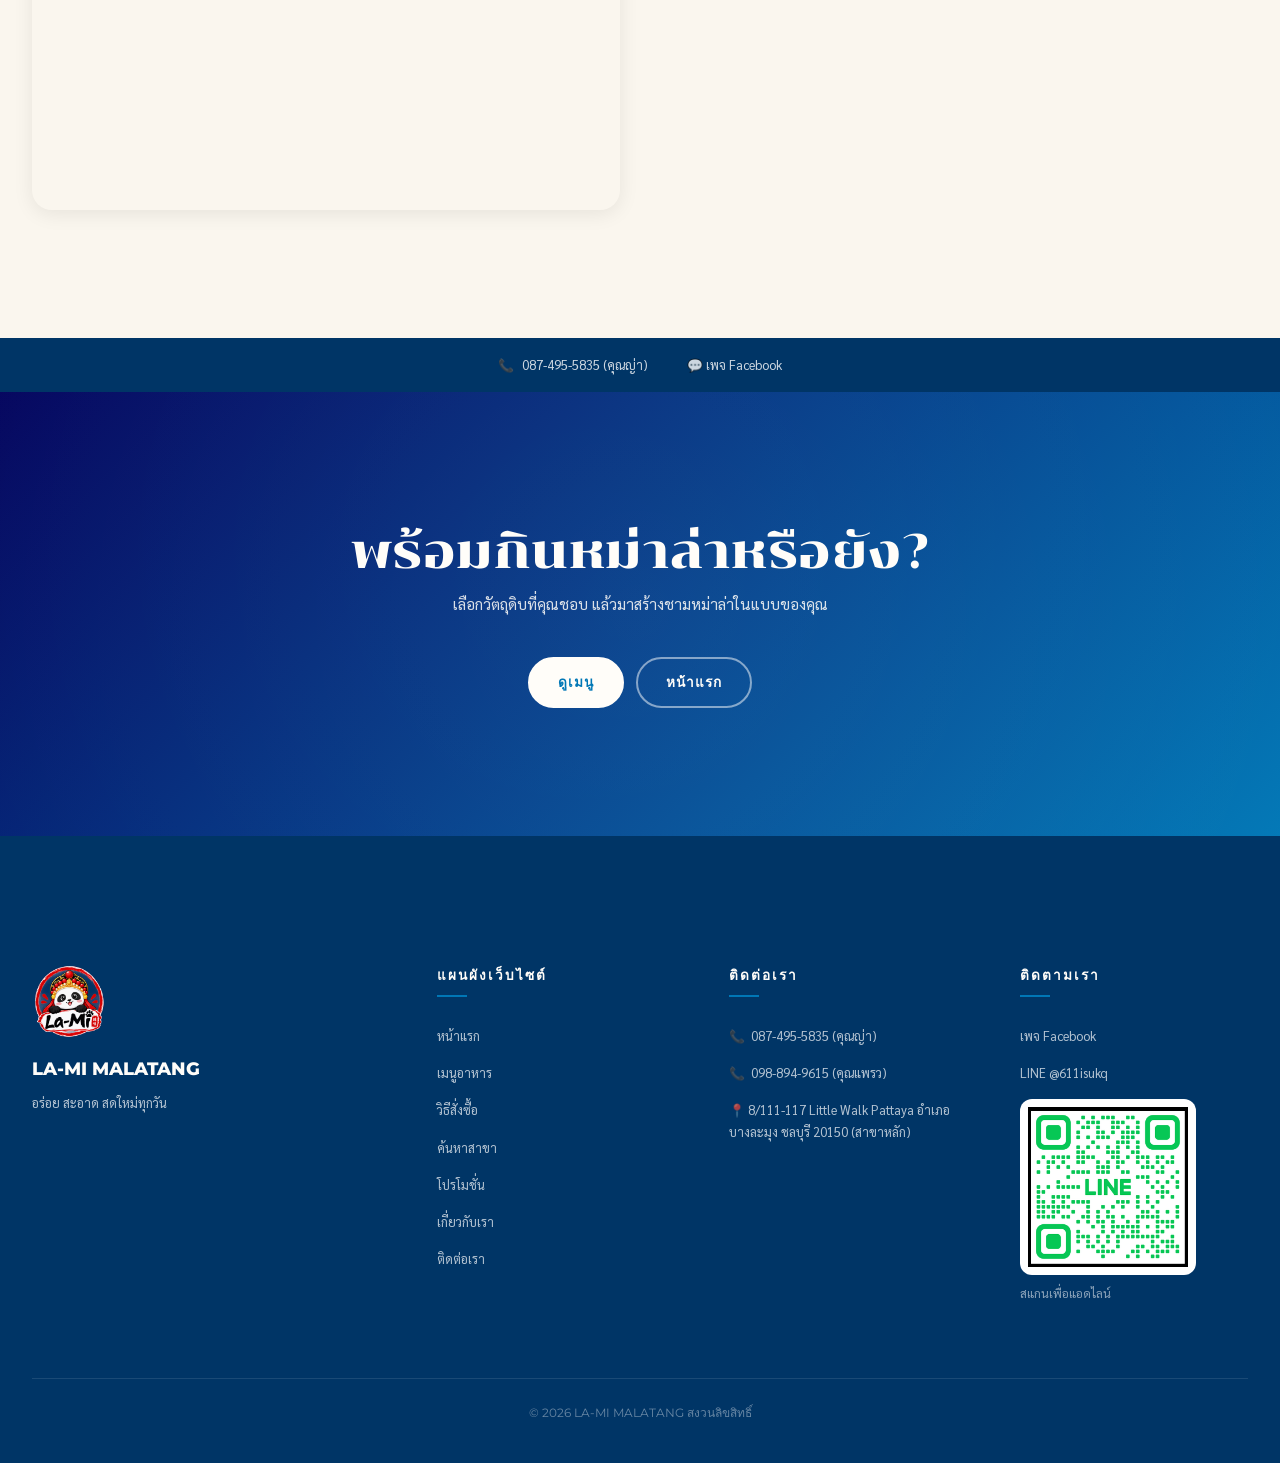
==== commit 27223777: "Update Huai Yai closing time to 22:00" ====
--- a/branches/index.html
+++ b/branches/index.html
@@ -334,19 +334,19 @@
                         <div class="branch-card__hours">
                             <h4 data-i18n="hours_title">เวลาเปิด-ปิด</h4>
                             <div class="branch-card__hours-row">
-                                <span data-i18n="days_mon">จันทร์</span><span>12:00 - 21:30</span>
+                                <span data-i18n="days_mon">จันทร์</span><span>12:00 - 22:00</span>
                             </div>
                             <div class="branch-card__hours-row">
                                 <span data-i18n="days_tue">อังคาร</span><span data-i18n="closed">ปิด</span>
                             </div>
                             <div class="branch-card__hours-row">
-                                <span data-i18n="days_wed_fri">พุธ–ศุกร์</span><span>12:00 - 21:30</span>
-                            </div>
-                            <div class="branch-card__hours-row">
-                                <span data-i18n="days_sat">เสาร์</span><span>12:00 - 21:30</span>
-                            </div>
-                            <div class="branch-card__hours-row">
-                                <span data-i18n="days_sun">อาทิตย์</span><span>12:00 - 21:30</span>
+                                <span data-i18n="days_wed_fri">พุธ–ศุกร์</span><span>12:00 - 22:00</span>
+                            </div>
+                            <div class="branch-card__hours-row">
+                                <span data-i18n="days_sat">เสาร์</span><span>12:00 - 22:00</span>
+                            </div>
+                            <div class="branch-card__hours-row">
+                                <span data-i18n="days_sun">อาทิตย์</span><span>12:00 - 22:00</span>
                             </div>
                         </div>
                         <a href="/branches/huai-yai" class="branch-card__more" data-i18n="br_more">ดูรายละเอียดสาขา &rarr;</a>
